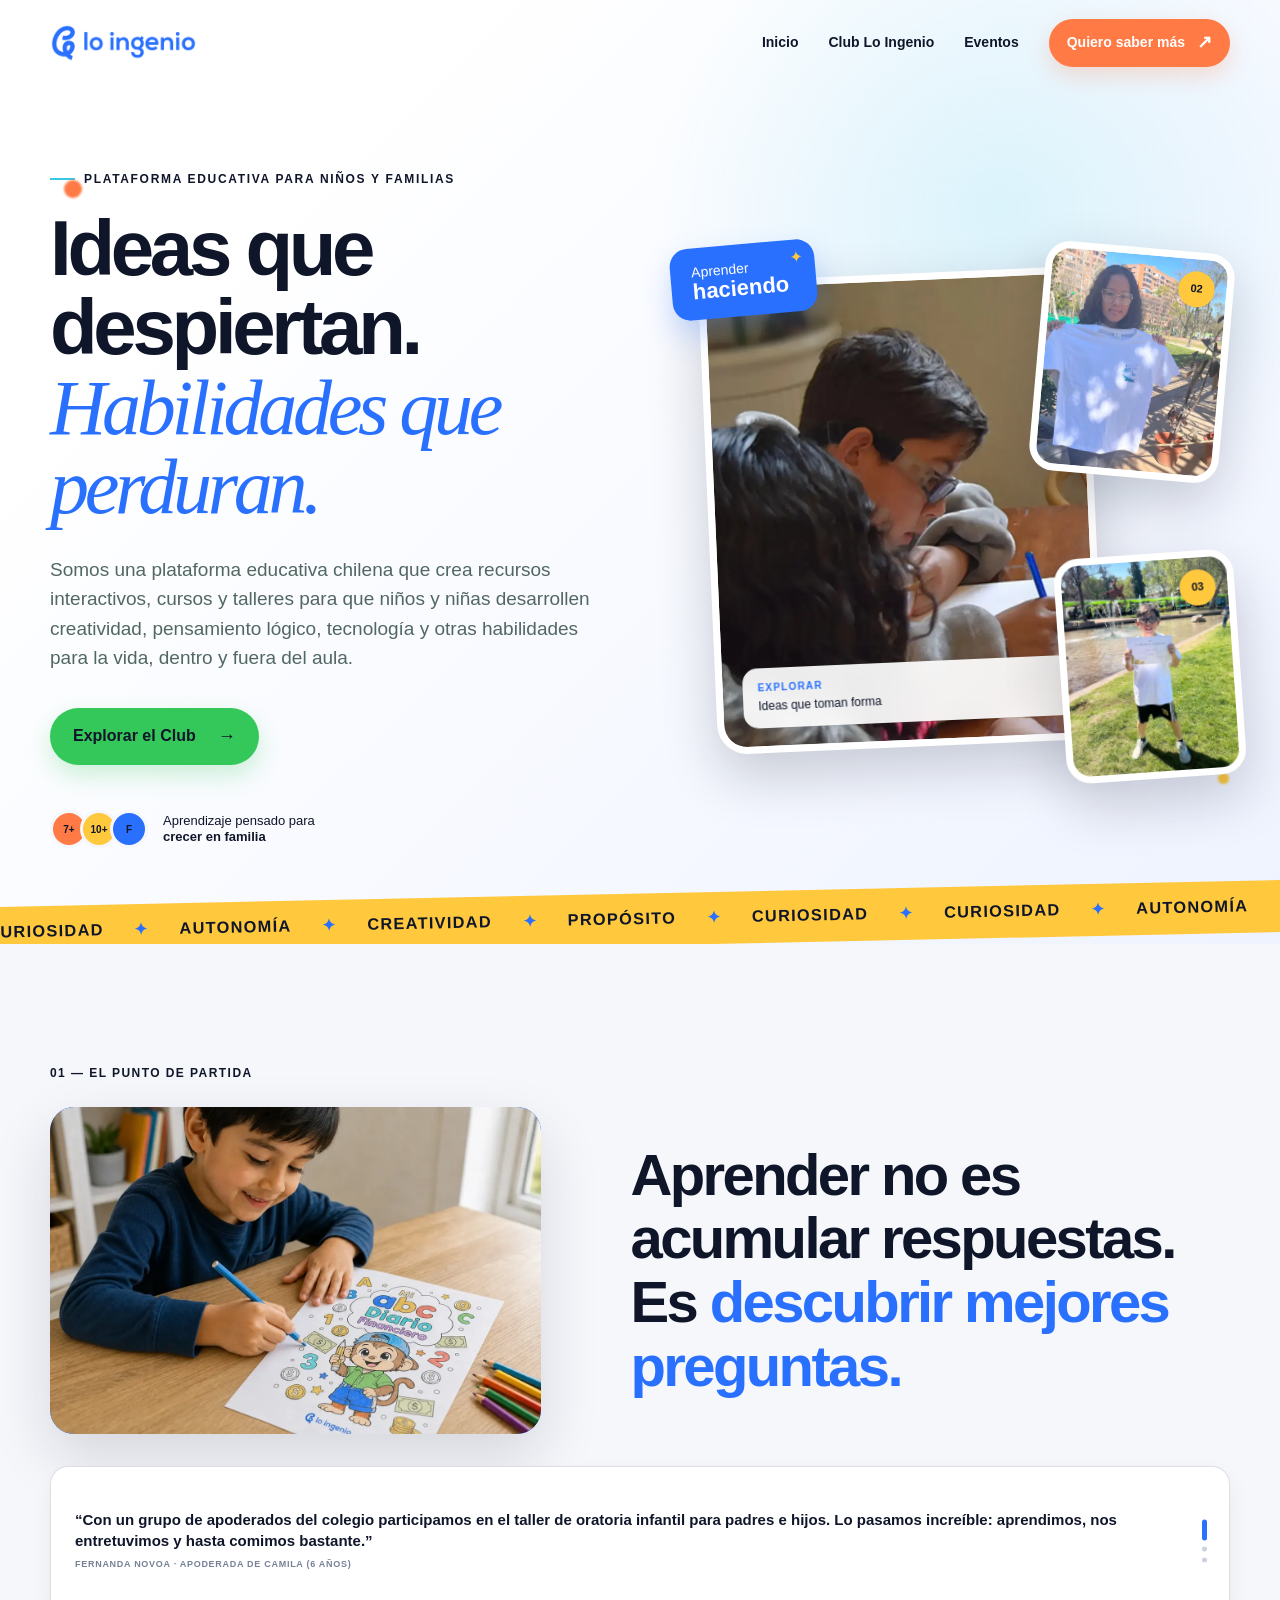
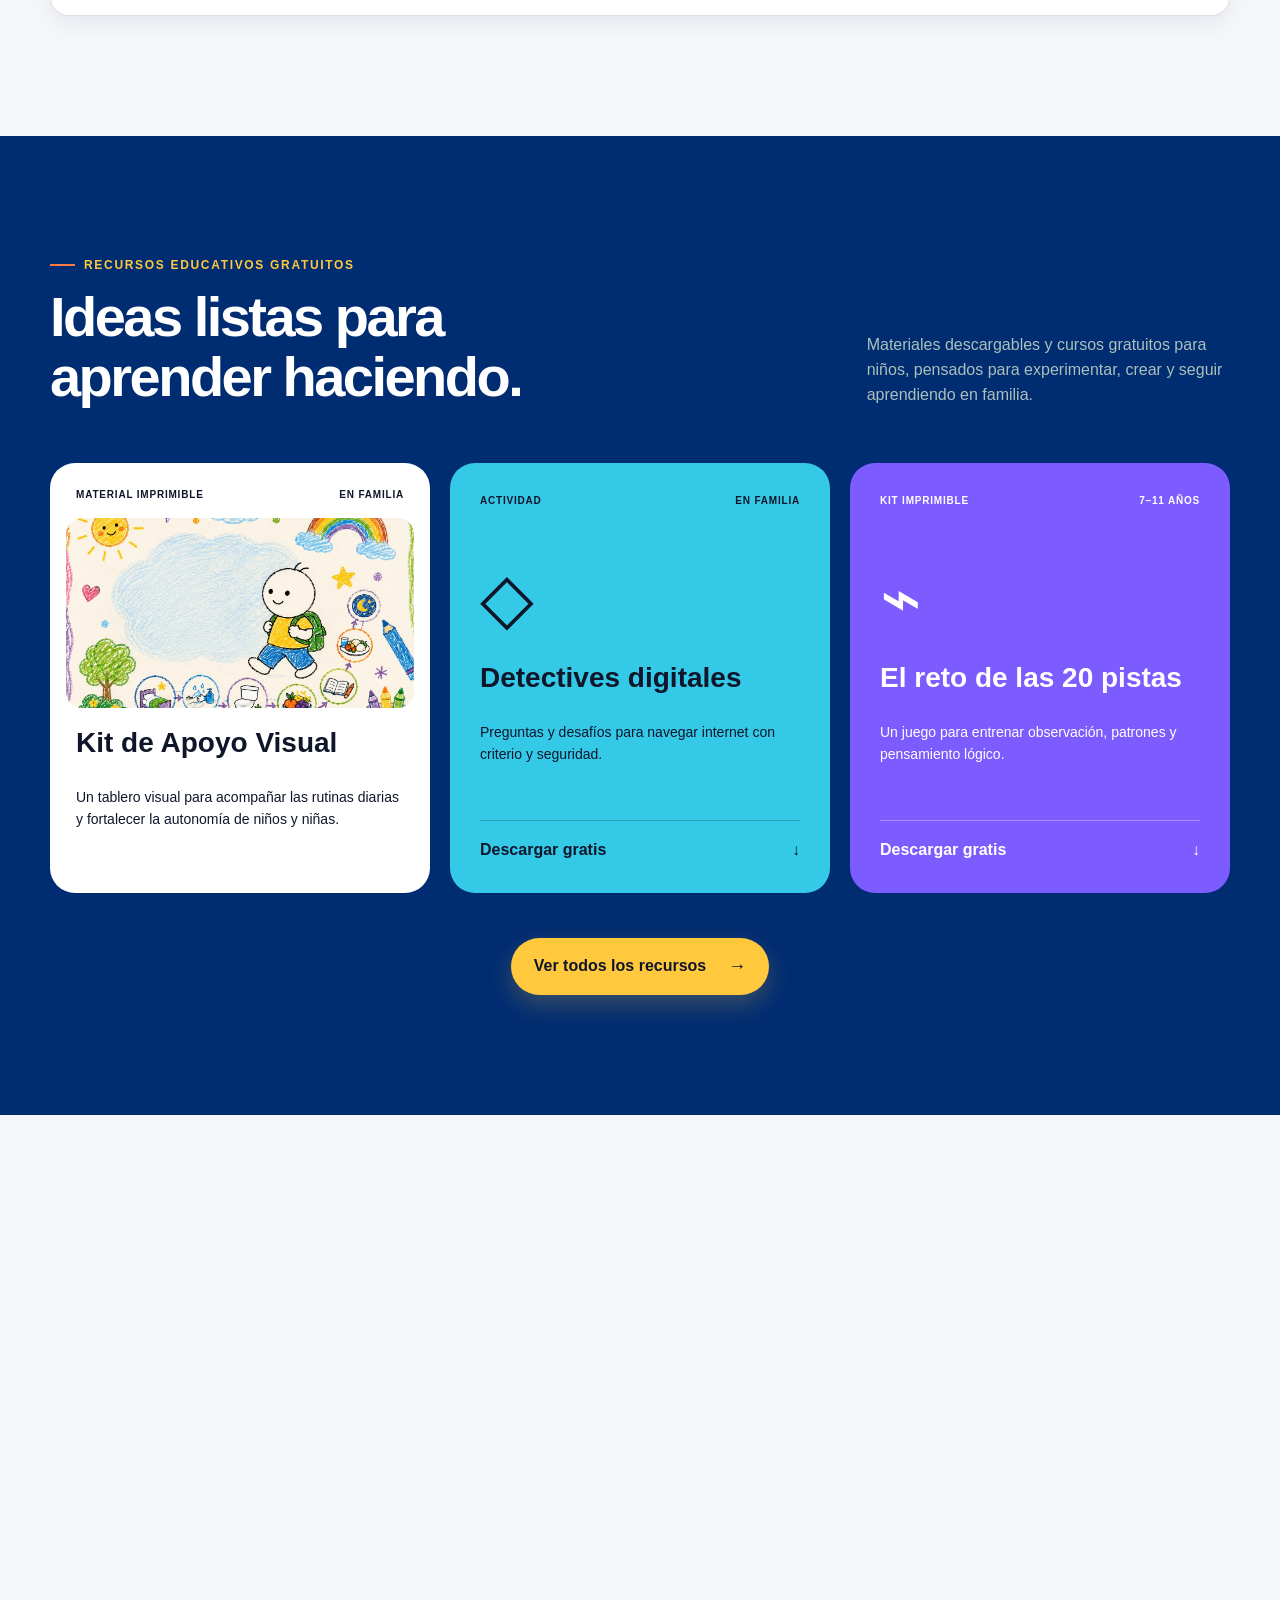
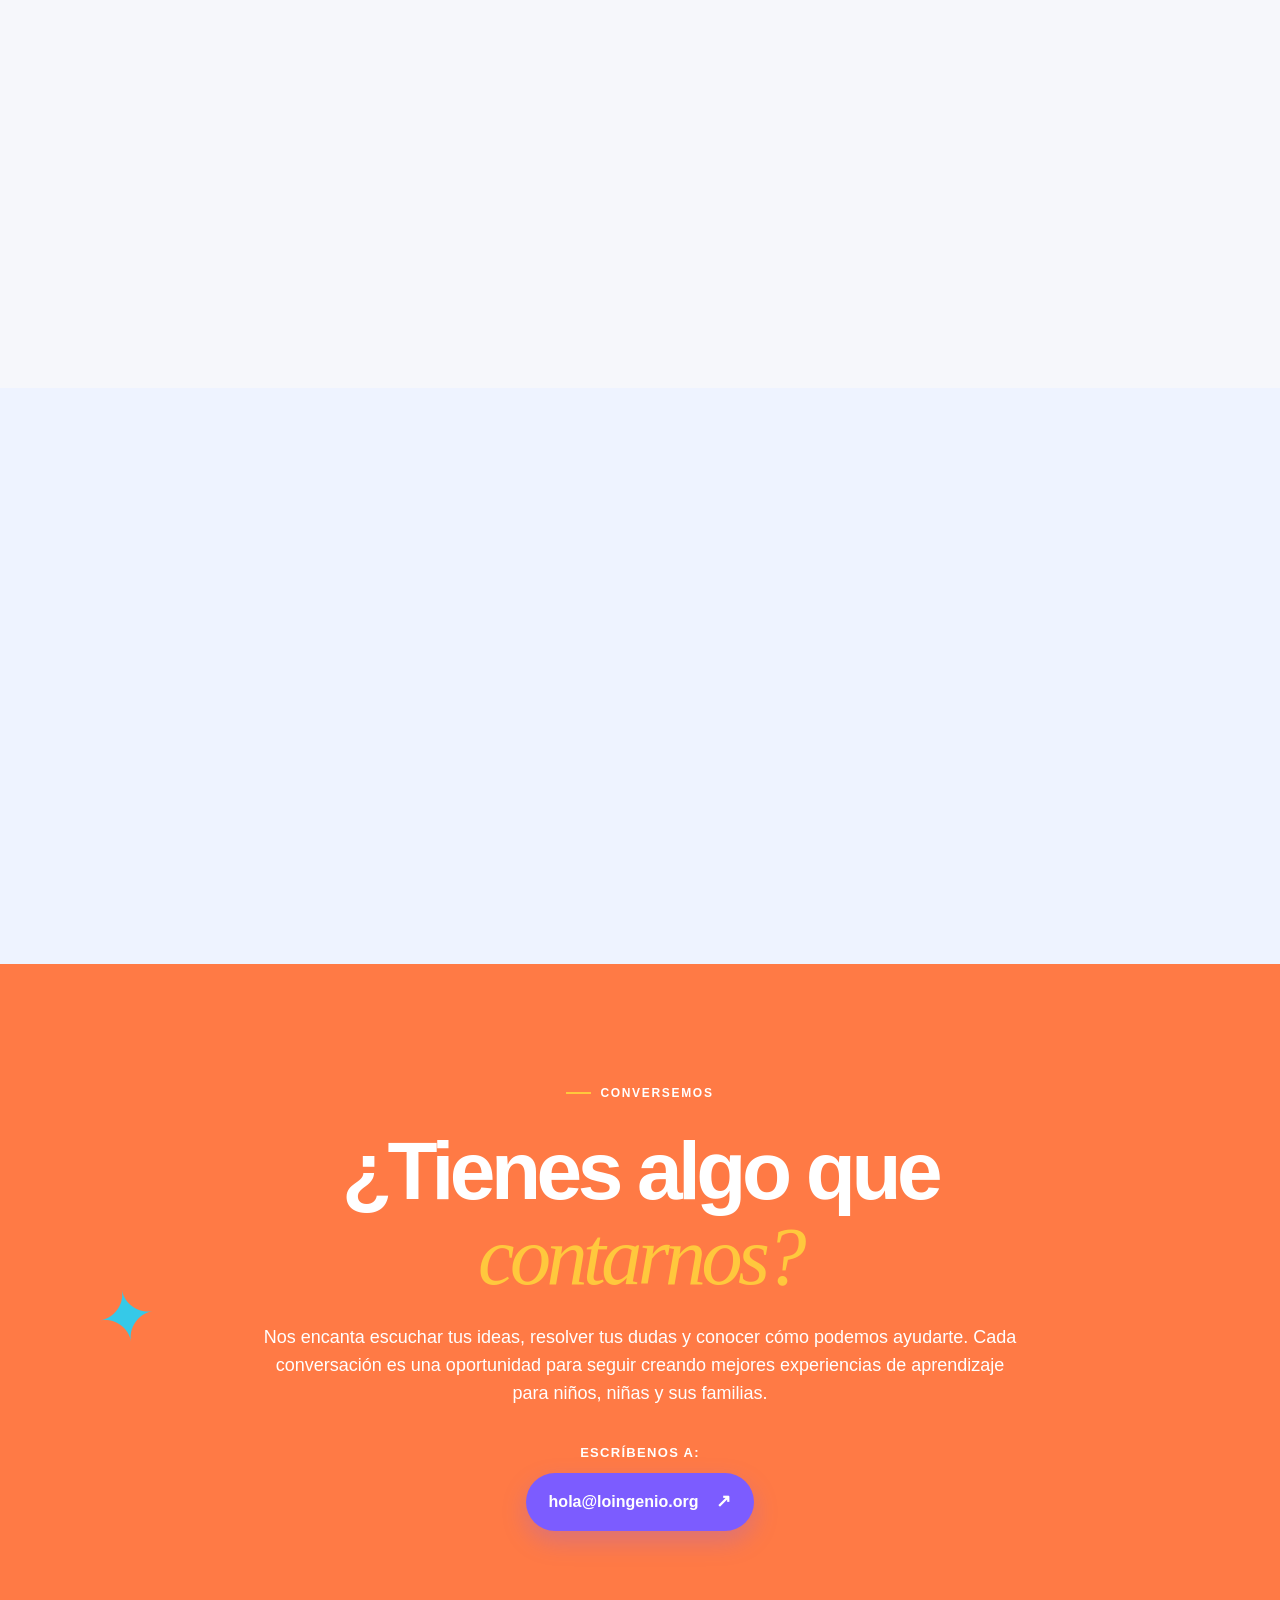
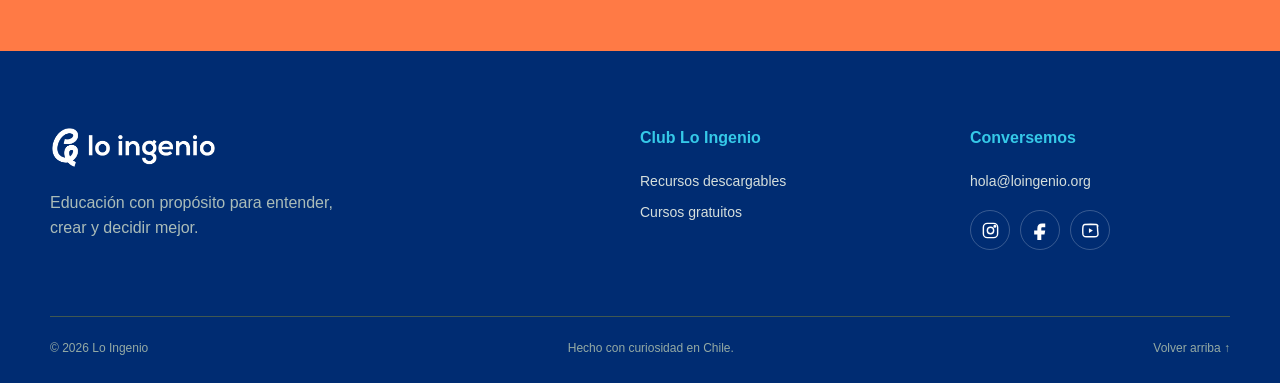
==== index.html @ 034e1c3a "Compactar sección de beneficios" ====
<!doctype html>
<html lang="es-CL">
<head>
  <meta charset="utf-8">
  <meta name="viewport" content="width=device-width,initial-scale=1">
  <meta name="description" content="Plataforma educativa chilena para niños y familias. Recursos gratuitos, cursos y talleres para desarrollar creatividad, tecnología y habilidades para la vida.">
  <meta name="robots" content="index,follow,max-image-preview:large">
  <meta name="theme-color" content="#2970ff">
  <meta property="og:title" content="Lo Ingenio | Plataforma educativa para niños y familias">
  <meta property="og:description" content="Recursos educativos, cursos y talleres para aprender haciendo y desarrollar habilidades para la vida.">
  <meta property="og:type" content="website">
  <meta property="og:url" content="https://www.loingenio.org/">
  <meta property="og:image" content="https://www.loingenio.org/images/taller-ninos-aprendiendo.webp">
  <meta property="og:image:alt" content="Niños participando en una experiencia educativa de Lo Ingenio">
  <meta property="og:locale" content="es_CL">
  <meta property="og:site_name" content="Lo Ingenio">
  <meta name="twitter:card" content="summary_large_image">
  <link rel="canonical" href="https://www.loingenio.org/">
  <title>Plataforma educativa para niños y familias | Lo Ingenio</title>
  <link rel="icon" href="favicon.png" type="image/png">
  <link rel="apple-touch-icon" href="favicon.png">
  <link rel="stylesheet" href="styles.css?v=20260724-5">
  <script src="script.js?v=20260723-1" defer></script>
  <script type="application/ld+json">
  {"@context":"https://schema.org","@graph":[{"@type":"EducationalOrganization","@id":"https://www.loingenio.org/#organization","name":"Lo Ingenio","url":"https://www.loingenio.org/","logo":"https://www.loingenio.org/logo-lo-ingenio.png","email":"hola@loingenio.org","description":"Plataforma educativa chilena para niños y familias, con recursos, cursos y talleres orientados al desarrollo de habilidades para la vida.","areaServed":["Chile","Latinoamérica"],"sameAs":["https://www.instagram.com/loingenio","https://www.facebook.com/loingenio/","https://www.youtube.com/@loingeniotv"]},{"@type":"WebSite","@id":"https://www.loingenio.org/#website","url":"https://www.loingenio.org/","name":"Lo Ingenio","inLanguage":"es-CL","publisher":{"@id":"https://www.loingenio.org/#organization"}}]}
  </script>
</head>
<body>
  <a class="skip-link" href="#contenido">Saltar al contenido</a>
  <header class="site-header" data-header>
    <div class="container nav-wrap">
      <a class="logo" href="/" aria-label="Lo Ingenio, inicio"><img src="logo-lo-ingenio.png" width="640" height="165" alt="Lo Ingenio" decoding="async"></a>
      <button class="menu-toggle" aria-expanded="false" aria-controls="menu" aria-label="Abrir menú"><span></span><span></span><span></span></button>
      <nav id="menu" class="main-nav" aria-label="Navegación principal">
        <a href="/" aria-current="page">Inicio</a><a href="/club/">Club Lo Ingenio</a><a href="/#eventos">Eventos</a>
        <a class="button button-small" href="#contacto">Quiero saber más <span>↗</span></a>
      </nav>
    </div>
  </header>

  <main id="contenido">
    <section class="hero" id="inicio">
      <div class="hero-orb orb-one"></div><div class="hero-orb orb-two"></div>
      <div class="container hero-grid">
        <div class="hero-copy reveal">
          <p class="eyebrow"><span></span> Plataforma educativa para niños y familias</p>
          <h1>Ideas que despiertan.<br><em>Habilidades que perduran.</em></h1>
          <p class="hero-lead">Somos una plataforma educativa chilena que crea recursos interactivos, cursos y talleres para que niños y niñas desarrollen creatividad, pensamiento lógico, tecnología y otras habilidades para la vida, dentro y fuera del aula.</p>
          <div class="hero-actions"><a class="button" href="/club/">Explorar el Club <span>→</span></a></div>
          <div class="hero-note"><div class="avatar-stack"><span>7+</span><span>10+</span><span>F</span></div><p>Aprendizaje pensado para<br><strong>crecer en familia</strong></p></div>
        </div>
        <figure class="hero-visual hero-photo-collage reveal delay-1" aria-label="Niños y niñas participando en experiencias educativas de Lo Ingenio">
          <div class="collage-photo collage-main">
            <img src="images/taller-ninos-aprendiendo.webp?v=20260723-1" width="900" height="900" alt="Niños concentrados desarrollando una actividad durante un taller de Lo Ingenio" fetchpriority="high" decoding="async">
            <span class="photo-caption"><b>Explorar</b> Ideas que toman forma</span>
          </div>
          <div class="collage-photo collage-project">
            <img src="images/proyecto-creativo-nina.webp?v=20260723-1" width="900" height="900" alt="Niña mostrando el proyecto creativo que desarrolló" decoding="async">
            <span class="photo-number">02</span>
          </div>
          <div class="collage-photo collage-achievement">
            <img src="images/logro-curso-nino.webp?v=20260723-1" width="720" height="900" alt="Niño mostrando con alegría su certificado de participación" decoding="async">
            <span class="photo-number">03</span>
          </div>
          <div class="collage-label"><span>Aprender</span><strong>haciendo</strong><i>✦</i></div>
        </figure>
      </div>
      <div class="marquee" aria-hidden="true"><div><span>Curiosidad</span><b>✦</b><span>Autonomía</span><b>✦</b><span>Creatividad</span><b>✦</b><span>Propósito</span><b>✦</b><span>Curiosidad</span><b>✦</b><span>Curiosidad</span><b>✦</b><span>Autonomía</span><b>✦</b><span>Creatividad</span><b>✦</b><span>Propósito</span><b>✦</b><span>Curiosidad</span><b>✦</b></div></div>
    </section>

    <section class="section intro">
      <div class="container intro-grid reveal"><p class="section-index">01 — El punto de partida</p><figure class="intro-visual intro-photo"><img src="images/nino-coloreando-diario-financiero.webp?v=20260723-1" width="1200" height="800" alt="Niño coloreando la portada del material Mi abc Diario Financiero" loading="lazy" decoding="async"></figure><div class="intro-copy"><h2>Aprender no es acumular respuestas. Es <em>descubrir mejores preguntas.</em></h2></div><div class="mini-testimonials" data-mini-testimonials aria-live="off"><article class="mini-testimonial active"><p>“Con un grupo de apoderados del colegio participamos en el taller de oratoria infantil para padres e hijos. Lo pasamos increíble: aprendimos, nos entretuvimos y hasta comimos bastante.”</p><small>Fernanda Novoa · Apoderada de Camila (6 años)</small></article><article class="mini-testimonial"><p>“El curso online de Excel fue excelente. Espero que lo renueven.”</p><small>Marcela Andrade · Participante del curso online de Excel</small></article><article class="mini-testimonial"><p>“Mi hijo sigue viendo el curso de programación con Scratch. Es un recurso muy bueno para ser gratuito y simplifica todo lo que normalmente se encuentra disperso en YouTube.”</p><small>Joaquín Catrileo · Apoderado, curso de Scratch</small></article><div class="mini-testimonial-progress" aria-hidden="true"><span class="active"></span><span></span><span></span></div></div></div>
    </section>

    <section class="section resources" id="club">
      <div class="container">
        <div class="section-heading light reveal" id="recursos"><div><p class="eyebrow"><span></span> Recursos educativos gratuitos</p><h2>Ideas listas para<br>aprender haciendo.</h2></div><p>Materiales descargables y cursos gratuitos para niños, pensados para experimentar, crear y seguir aprendiendo en familia.</p></div>
        <div class="resource-grid">
          <a class="resource-card resource-card-image reveal" href="/kit-de-apoyo/" aria-label="Conocer el Kit de Apoyo Visual"><div class="resource-meta"><span>Material imprimible</span><span>En familia</span></div><img src="kit-de-apoyo/portada-kit.webp" width="1200" height="849" alt="" loading="lazy" decoding="async"><h3>Kit de Apoyo Visual</h3><p>Un tablero visual para acompañar las rutinas diarias y fortalecer la autonomía de niños y niñas.</p></a>
          <article class="resource-card mint reveal delay-1"><div class="resource-meta"><span>Actividad</span><span>En familia</span></div><div class="resource-icon">◇</div><h3>Detectives digitales</h3><p>Preguntas y desafíos para navegar internet con criterio y seguridad.</p><a href="#contacto" aria-label="Solicitar actividad Detectives digitales">Descargar gratis <span>↓</span></a></article>
          <article class="resource-card cream reveal delay-2"><div class="resource-meta"><span>Kit imprimible</span><span>7–11 años</span></div><div class="resource-icon">⌁</div><h3>El reto de las 20 pistas</h3><p>Un juego para entrenar observación, patrones y pensamiento lógico.</p><a href="#contacto" aria-label="Solicitar kit El reto de las 20 pistas">Descargar gratis <span>↓</span></a></article>
        </div>
        <div class="center reveal"><a class="button button-light" href="/club/#recursos">Ver todos los recursos <span>→</span></a></div>
      </div>
    </section>

    <section class="section courses" id="eventos">
      <div class="container">
        <div class="section-heading reveal" id="cursos"><div><p class="eyebrow"><span></span> Talleres de oratoria infantil en Chile</p><h2>Pequeñas voces.<br>Grandes ideas.</h2></div><p>Eventos y talleres presenciales de oratoria para niños y niñas de 6 a 9 años, en colegios y grupos privados. Fortalecen la expresión oral, la seguridad y la confianza al comunicar ideas.</p></div>
        <div class="course-list">
          <article class="course-item reveal"><div class="course-icon coral-icon" aria-hidden="true"><svg viewBox="0 0 24 24"><rect x="9" y="3" width="6" height="11" rx="3"/><path d="M6 11a6 6 0 0 0 12 0M12 17v4M8 21h8"/></svg></div><div class="course-type">Taller para colegios</div><div class="course-name"><h3>Oratoria infantil en el aula</h3><p>Una experiencia presencial para aprender a expresarse con claridad, participar y hablar frente a otros con mayor confianza.</p></div></article>
          <article class="course-item reveal"><div class="course-icon turquoise-icon" aria-hidden="true"><svg viewBox="0 0 24 24"><circle cx="8" cy="8" r="3"/><circle cx="16" cy="8" r="3"/><path d="M3 20v-2a5 5 0 0 1 10 0v2M11 17a5 5 0 0 1 10 1v2"/></svg></div><div class="course-type">Grupos reducidos</div><div class="course-name"><h3>Club de pequeños oradores</h3><p>Una experiencia privada y cercana para practicar la voz, las ideas y la expresión corporal respetando el ritmo de cada niño.</p></div></article>
          <article class="course-item reveal"><div class="course-icon purple-icon" aria-hidden="true"><svg viewBox="0 0 24 24"><path d="M4 20h16M6 20v-9h12v9M9 11V7h6v4M8 15h8"/><circle cx="12" cy="4" r="2"/></svg></div><div class="course-type">Grupos grandes y eventos privados</div><div class="course-name"><h3>Voces que inspiran</h3><p>Jornadas dinámicas de oratoria, creatividad y participación para celebraciones, comunidades educativas y encuentros especiales.</p></div></article>
        </div>
      </div>
    </section>

    <section class="section benefits" id="confianza">
      <div class="container benefits-grid">
        <div class="benefit-visual journey-visual reveal" role="img" aria-label="Ruta visual de aprendizaje: imaginar, crear, practicar y alcanzar una meta">
          <div class="journey-cloud cloud-one" aria-hidden="true"></div>
          <div class="journey-cloud cloud-two" aria-hidden="true"></div>
          <div class="journey-route" aria-hidden="true"></div>
          <div class="journey-node node-ideas" aria-hidden="true"><i class="idea-symbol">✦</i><span>Ideas</span></div>
          <div class="journey-node node-time" aria-hidden="true"><i class="clock-symbol"><b></b></i><span>A su ritmo</span></div>
          <div class="journey-node node-goal" aria-hidden="true"><i class="target-symbol"><b></b></i><span>Meta</span></div>
          <div class="rocket-wrap" aria-hidden="true">
            <div class="rocket">
              <i class="rocket-fin rocket-fin-left"></i><i class="rocket-fin rocket-fin-right"></i>
              <div class="rocket-body"><b class="rocket-window"></b></div>
              <i class="rocket-flame"></i>
            </div>
          </div>
          <div class="journey-message"><small>Explorar · Crear · Avanzar</small><strong>Aprender haciendo</strong></div>
        </div>
        <div class="benefit-copy reveal delay-1"><p class="eyebrow"><span></span> Por qué elegir Lo Ingenio</p><h2>Aprendizaje activo para descubrir capacidades y ganar autonomía.</h2><div class="benefit-list"><div><span>01</span><p><strong>Contenido con sentido</strong>Habilidades aplicables a decisiones y desafíos de la vida cotidiana.</p></div><div><span>02</span><p><strong>Aprender haciendo</strong>Proyectos, preguntas y actividades prácticas para comprender mejor.</p></div><div><span>03</span><p><strong>Familias involucradas</strong>Recursos educativos que ayudan a conversar y aprender juntos.</p></div><div><span>04</span><p><strong>Progreso a su ritmo</strong>Experiencias claras, flexibles y respetuosas de cada proceso.</p></div></div></div>
      </div>
    </section>

    <section class="cta-section" id="contacto"><div class="container cta-inner reveal"><p class="eyebrow"><span></span> Conversemos</p><h2>¿Tienes algo que<br><em>contarnos?</em></h2><p>Nos encanta escuchar tus ideas, resolver tus dudas y conocer cómo podemos ayudarte. Cada conversación es una oportunidad para seguir creando mejores experiencias de aprendizaje para niños, niñas y sus familias.</p><div class="cta-contact"><span>Escríbenos a:</span><a class="button button-coral" href="mailto:hola@loingenio.org">hola@loingenio.org <b>↗</b></a></div><div class="cta-doodle">✦</div></div></section>
  </main>

  <footer><div class="container footer-grid"><div><a class="logo footer-logo" href="/"><img src="logo-lo-ingenio-white.png" width="640" height="165" alt="Lo Ingenio" loading="lazy" decoding="async"></a><p>Educación con propósito para entender,<br>crear y decidir mejor.</p></div><div><strong>Club Lo Ingenio</strong><a href="/club/#recursos">Recursos descargables</a><a href="/club/#cursos">Cursos gratuitos</a></div><div><strong>Conversemos</strong><a href="mailto:hola@loingenio.org">hola@loingenio.org</a><div class="social-links"><a href="https://www.instagram.com/loingenio" target="_blank" rel="noopener noreferrer" aria-label="Instagram de Lo Ingenio"><svg viewBox="0 0 24 24" aria-hidden="true"><rect x="3" y="3" width="18" height="18" rx="5"/><circle cx="12" cy="12" r="4"/><circle cx="17.5" cy="6.5" r="1"/></svg></a><a href="https://www.facebook.com/loingenio/" target="_blank" rel="noopener noreferrer" aria-label="Facebook de Lo Ingenio"><svg viewBox="0 0 24 24" aria-hidden="true"><path d="M14 8h4V3h-4c-4 0-6 2.5-6 6v3H4v5h4v7h5v-7h4l1-5h-5V9c0-.7.3-1 1-1Z"/></svg></a><a href="https://www.youtube.com/@loingeniotv" target="_blank" rel="noopener noreferrer" aria-label="YouTube de Lo Ingenio"><svg viewBox="0 0 24 24" aria-hidden="true"><path d="M21.4 6.4a2.8 2.8 0 0 0-2-2C17.7 4 12 4 12 4s-5.7 0-7.4.4a2.8 2.8 0 0 0-2 2A29 29 0 0 0 2.2 12a29 29 0 0 0 .4 5.6 2.8 2.8 0 0 0 2 2C6.3 20 12 20 12 20s5.7 0 7.4-.4a2.8 2.8 0 0 0 2-2 29 29 0 0 0-.4-5.6 29 29 0 0 0-.4-5.6Z"/><path class="play" d="m10 15 5-3-5-3Z"/></svg></a></div></div></div><div class="container footer-bottom"><span>© <span data-year></span> Lo Ingenio</span><span>Hecho con curiosidad en Chile.</span><a href="#inicio">Volver arriba ↑</a></div></footer>
</body>
</html>
---- styles.css ----
:root{--ink:#10162a;--ink-2:#002c72;--paper:#f6f7fb;--white:#fff;--coral:#ff7a45;--yellow:#ffc83d;--mint:#35c9e8;--turquoise:#35c9e8;--turquoise-dark:#0e7f9c;--blue:#2970ff;--green:#34c759;--purple:#7c5cff;--line:rgba(16,22,42,.14);--radius:24px;--shadow:0 24px 60px rgba(16,22,42,.14)}
*{box-sizing:border-box}html{scroll-behavior:smooth}body{margin:0;background:var(--paper);color:var(--ink);font-family:"DM Sans",sans-serif;line-height:1.55;overflow-x:hidden}h1,h2,h3,p{margin-top:0}h1,h2,h3,.logo{font-family:Manrope,sans-serif}a{color:inherit;text-decoration:none}button{font:inherit}.container{width:min(1180px,calc(100% - 40px));margin:auto}.skip-link{position:fixed;left:15px;top:-60px;background:var(--ink);color:#fff;padding:10px 18px;z-index:99}.skip-link:focus{top:10px}.site-header{position:fixed;inset:0 0 auto;z-index:50;transition:.3s}.site-header.scrolled{background:rgba(245,241,232,.88);backdrop-filter:blur(18px);box-shadow:0 1px rgba(24,51,47,.08)}.nav-wrap{height:86px;display:flex;align-items:center;justify-content:space-between}.logo{display:flex;align-items:center;gap:10px;font-weight:800;font-size:20px}.logo-mark{display:grid;place-items:center;width:41px;height:41px;color:var(--paper);background:var(--ink);border-radius:50% 50% 45% 55%;font-size:13px;letter-spacing:-1px;transform:rotate(-6deg)}.main-nav{display:flex;align-items:center;gap:30px;font-weight:600;font-size:14px}.main-nav>a:not(.button){position:relative}.main-nav>a:not(.button):after{content:"";position:absolute;left:0;right:100%;bottom:-5px;height:2px;background:var(--coral);transition:.25s}.main-nav>a:hover:after{right:0}.button{display:inline-flex;align-items:center;justify-content:center;gap:22px;background:var(--ink);color:#fff;border-radius:999px;padding:15px 23px;font-weight:700;transition:transform .2s,box-shadow .2s}.button:hover{transform:translateY(-3px);box-shadow:0 10px 25px rgba(24,51,47,.18)}.button span{font-size:18px}.button-small{padding:10px 18px;gap:12px}.menu-toggle{display:none;background:none;border:0;padding:8px}.menu-toggle span{display:block;width:25px;height:2px;background:var(--ink);margin:5px}.hero{position:relative;min-height:790px;padding:170px 0 96px;overflow:hidden;background:linear-gradient(135deg,#f5f1e8 30%,#e5efe7)}.hero-grid{display:grid;grid-template-columns:1.02fr .98fr;gap:70px;align-items:center}.eyebrow{text-transform:uppercase;letter-spacing:.14em;font-weight:700;font-size:12px;display:flex;align-items:center;gap:9px}.eyebrow span{width:25px;height:2px;background:var(--coral)}.hero h1{font-size:clamp(48px,6.2vw,78px);line-height:1.02;letter-spacing:-.055em;margin:20px 0 28px}.hero h1 em,.cta-section h2 em{color:var(--coral);font-style:normal}.hero-lead{max-width:570px;font-size:19px;color:#526762}.hero-actions{display:flex;align-items:center;gap:28px;margin:35px 0}.text-link{font-weight:700;border-bottom:1px solid;padding:5px 0}.text-link span{display:inline-block;margin-left:8px;transition:.2s}.text-link:hover span{transform:translate(4px,-2px)}.hero-note{display:flex;align-items:center;gap:15px;margin-top:45px}.hero-note p{margin:0;font-size:13px;line-height:1.3}.avatar-stack{display:flex}.avatar-stack span{display:grid;place-items:center;width:38px;height:38px;border:3px solid var(--paper);margin-left:-8px;border-radius:50%;background:var(--yellow);font-weight:800;font-size:10px}.avatar-stack span:first-child{margin:0;background:var(--coral)}.avatar-stack span:last-child{background:var(--blue)}.hero-visual{position:relative;height:510px}.visual-card{box-shadow:var(--shadow)}.main-card{position:absolute;inset:45px 28px 35px 65px;border-radius:34px;background:var(--ink);color:white;padding:45px;transform:rotate(3deg);overflow:hidden}.main-card:after{content:"";position:absolute;width:230px;height:230px;border:46px solid var(--mint);border-radius:50%;right:-90px;bottom:-100px}.card-top{display:flex;justify-content:space-between}.pill{background:var(--mint);color:var(--ink);padding:7px 12px;border-radius:99px;font-weight:700;font-size:11px}.spark{font-size:35px;color:var(--yellow)}.main-card>p{margin-top:80px;color:#bdd1cc}.main-card h2{font-size:34px;line-height:1.12;margin-bottom:45px}.progress{height:7px;background:#45605b;border-radius:5px;overflow:hidden}.progress span{display:block;width:60%;height:100%;background:var(--coral)}.main-card small{display:block;margin-top:10px;color:#bdd1cc}.floating-card{position:absolute;z-index:2;background:var(--white);border:1px solid var(--line);box-shadow:var(--shadow);display:flex;flex-direction:column}.floating-card span{color:var(--coral);font-weight:800}.floating-card small{color:#6d7e79}.fc-one{left:0;bottom:15px;border-radius:20px;padding:20px 25px;transform:rotate(-7deg)}.fc-two{right:-25px;top:28px;border-radius:50%;width:145px;height:145px;align-items:center;justify-content:center;transform:rotate(7deg)}.doodle{position:absolute;right:-20px;bottom:0;width:120px;fill:none;stroke:var(--coral);stroke-width:4;stroke-linecap:round}.hero-orb{position:absolute;border-radius:50%;filter:blur(1px)}.orb-one{width:18px;height:18px;background:var(--coral);top:180px;left:5%}.orb-two{width:11px;height:11px;background:var(--yellow);right:4%;bottom:160px}.marquee{position:absolute;bottom:0;width:100%;background:var(--yellow);transform:rotate(-1.2deg) scale(1.02);overflow:hidden;padding:13px 0}.marquee div{display:flex;justify-content:space-around;min-width:1000px;font-family:Manrope;font-weight:800;text-transform:uppercase;letter-spacing:.08em}.section{padding:120px 0}.intro-grid{display:grid;grid-template-columns:1fr 2fr;gap:60px}.section-index{font-size:12px;text-transform:uppercase;letter-spacing:.12em;font-weight:700}.intro h2{font-size:clamp(38px,5vw,60px);line-height:1.1;letter-spacing:-.045em}.intro h2 em{font-style:normal;color:var(--coral)}.intro-grid>div>p{font-size:19px;max-width:670px;color:#64736f}.routes{background:var(--white)}.section-heading{display:grid;grid-template-columns:2fr 1fr;gap:90px;align-items:end;margin-bottom:55px}.section-heading h2{font-size:clamp(36px,4.5vw,56px);line-height:1.08;letter-spacing:-.045em;margin-bottom:0}.section-heading>p{color:#60736e;margin:0}.route-tabs{display:grid;grid-template-columns:repeat(3,1fr);border-bottom:1px solid var(--line)}.route-tabs button{border:0;background:none;text-align:left;padding:20px 8px;font-weight:700;color:#71807c;border-bottom:3px solid transparent;cursor:pointer}.route-tabs button span{font-size:11px;margin-right:12px}.route-tabs button[aria-selected=true]{color:var(--ink);border-color:var(--coral)}.route-panel{display:grid;grid-template-columns:1.1fr .9fr;margin-top:40px;border-radius:var(--radius);overflow:hidden;background:#e3efe9;min-height:450px}.route-content{padding:60px}.route-kicker{text-transform:uppercase;letter-spacing:.12em;font-size:11px;font-weight:800;color:var(--coral)}.route-content h3{font-size:42px;letter-spacing:-.04em;margin-bottom:15px}.route-content>p:not(.route-kicker){font-size:18px;max-width:550px}.route-content ul{padding:15px 0;list-style:none}.route-content li{padding:9px 0}.route-content li i{font-style:normal;display:inline-grid;place-items:center;width:23px;height:23px;border-radius:50%;background:var(--ink);color:white;font-size:11px;margin-right:10px}.route-art{position:relative;background:var(--coral);margin:20px;border-radius:22px;overflow:hidden;padding:35px}.art-number{font:800 150px/1 Manrope;color:rgba(255,255,255,.18);position:absolute;right:-5px;top:-15px}.coin{position:absolute;display:grid;place-items:center;background:var(--yellow);border:4px solid var(--ink);border-radius:50%;font-size:28px;font-weight:800;box-shadow:7px 7px var(--ink)}.c1{width:88px;height:88px;left:50px;top:65px;transform:rotate(-12deg)}.c2{width:62px;height:62px;left:155px;top:140px;background:var(--mint);transform:rotate(15deg)}.mini-chart{position:absolute;display:flex;align-items:end;gap:10px;height:100px;right:45px;bottom:100px}.mini-chart span{width:20px;background:var(--ink);border-radius:4px 4px 0 0}.mini-chart span:nth-child(1){height:30%}.mini-chart span:nth-child(2){height:55%}.mini-chart span:nth-child(3){height:70%}.mini-chart span:nth-child(4){height:100%;background:var(--yellow)}.route-art p{position:absolute;left:35px;bottom:25px;font-size:17px}.resources{background:var(--ink);color:#fff}.section-heading.light>p{color:#abc0ba}.resource-grid{display:grid;grid-template-columns:repeat(3,1fr);gap:20px}.resource-card{position:relative;color:var(--ink);min-height:430px;border-radius:25px;padding:30px;transition:.3s;display:flex;flex-direction:column}.resource-card:hover{transform:translateY(-8px) rotate(-1deg)}.resource-card.coral{background:var(--coral)}.resource-card.mint{background:var(--mint)}.resource-card.cream{background:var(--paper)}.resource-meta{display:flex;justify-content:space-between;text-transform:uppercase;font-size:10px;letter-spacing:.08em;font-weight:800}.resource-icon{font-size:70px;line-height:1;margin:55px 0 30px}.resource-card h3{font-size:28px;line-height:1.1}.resource-card p{font-size:14px}.resource-card a{margin-top:auto;border-top:1px solid rgba(24,51,47,.25);padding-top:17px;font-weight:800;display:flex;justify-content:space-between}.center{text-align:center;margin-top:45px}.button-light{background:white;color:var(--ink)}.course-list{border-top:1px solid var(--line)}.course-item{display:grid;grid-template-columns:100px 1fr 2fr 60px;gap:25px;align-items:center;border-bottom:1px solid var(--line);padding:27px 10px;transition:.25s}.course-item:hover{background:var(--white);padding-left:22px;padding-right:22px}.course-date{display:flex;align-items:baseline;gap:5px}.course-date strong{font:800 35px Manrope}.course-date span,.course-type{font-size:11px;text-transform:uppercase;letter-spacing:.08em;font-weight:700}.course-type{color:#71807c}.course-name h3{margin:0 0 3px;font-size:22px}.course-name p{margin:0;color:#6e7d79}.course-item>a{display:grid;place-items:center;width:48px;height:48px;border-radius:50%;border:1px solid var(--line);font-size:20px}.course-item:hover>a{background:var(--coral);border-color:var(--coral)}.benefits{background:#dcebe4}.benefits-grid{display:grid;grid-template-columns:.9fr 1.1fr;gap:100px;align-items:center}.benefit-visual{position:relative;min-height:520px;background:var(--yellow);border-radius:50% 50% 22px 22px;display:grid;place-items:center}.big-ring{width:290px;height:290px;border:3px solid var(--ink);border-radius:50%;display:flex;flex-direction:column;align-items:center;justify-content:center;transform:rotate(-7deg)}.big-ring span{font-size:25px}.big-ring strong{font:800 47px Manrope}.big-ring small{font-size:35px;color:var(--coral)}.side-tag{position:absolute;right:-50px;top:40%;background:var(--coral);padding:11px 22px;border-radius:99px;font-weight:800;transform:rotate(8deg)}.benefit-copy h2{font-size:43px;line-height:1.1;letter-spacing:-.04em}.benefit-list>div{display:grid;grid-template-columns:45px 1fr;border-top:1px solid rgba(24,51,47,.2);padding:18px 0}.benefit-list span{font-size:11px;font-weight:800;color:var(--coral)}.benefit-list p{margin:0;color:#5a6d68}.benefit-list strong{display:block;color:var(--ink);font-size:17px}.testimonials{background:var(--white)}.testimonial-label{display:flex;justify-content:space-between;text-transform:uppercase;letter-spacing:.1em;font-weight:800;font-size:11px;border-bottom:1px solid var(--line);padding-bottom:15px}.testimonial-label small{color:var(--coral)}.quote-wrap{display:grid;grid-template-columns:60px 1fr 60px;align-items:center;margin-top:60px}.quote-track{min-height:310px;position:relative}.quote{display:none;text-align:center;margin:0 auto;max-width:900px}.quote.active{display:block;animation:fade .45s}.quote blockquote{font:600 clamp(28px,4vw,45px)/1.3 Manrope;letter-spacing:-.035em;margin:0 0 40px}.quote figcaption strong,.quote figcaption span{display:block}.quote figcaption span{font-size:12px;color:#75827f;margin-top:4px}.quote-arrow{border:1px solid var(--line);border-radius:50%;width:48px;height:48px;background:none;font-size:20px;cursor:pointer}.quote-arrow:hover{background:var(--yellow)}.quote-dots{display:flex;justify-content:center;gap:8px}.quote-dots button{border:0;width:7px;height:7px;border-radius:50%;background:#bdc7c3;padding:0}.quote-dots button.active{background:var(--coral);width:24px;border-radius:5px}.cta-section{background:var(--coral);padding:120px 0;text-align:center;position:relative;overflow:hidden}.cta-inner{position:relative}.cta-inner .eyebrow{justify-content:center}.cta-inner .eyebrow span{background:var(--ink)}.cta-section h2{font-size:clamp(48px,7vw,82px);line-height:1.04;letter-spacing:-.055em;margin:25px 0}.cta-section h2 em{color:var(--white)}.cta-section p:not(.eyebrow){max-width:590px;margin:0 auto 35px;font-size:18px}.button-coral{background:var(--white);color:var(--ink)}.cta-doodle{position:absolute;left:4%;top:40%;font-size:70px;color:var(--yellow);transform:rotate(-10deg)}footer{background:var(--ink);color:white;padding:75px 0 25px}.footer-grid{display:grid;grid-template-columns:2fr 1fr 1fr;gap:70px}.footer-logo .logo-mark{background:var(--coral)}.footer-grid p{color:#aabcb8;margin-top:22px}.footer-grid>div:not(:first-child){display:flex;flex-direction:column;gap:10px}.footer-grid strong{margin-bottom:10px;color:var(--mint)}.footer-grid a:not(.logo){color:#d5dfdc;font-size:14px}.footer-grid a:hover{color:var(--coral)}.footer-bottom{display:flex;justify-content:space-between;border-top:1px solid #405851;margin-top:60px;padding-top:22px;color:#94aaa4;font-size:12px}.reveal{opacity:0;transform:translateY(25px);transition:opacity .7s,transform .7s}.reveal.visible{opacity:1;transform:none}.delay-1{transition-delay:.12s}.delay-2{transition-delay:.24s}@keyframes fade{from{opacity:0;transform:translateY(8px)}to{opacity:1;transform:none}}
@media(max-width:900px){.main-nav{position:absolute;top:76px;left:20px;right:20px;background:var(--white);box-shadow:var(--shadow);border-radius:20px;padding:25px;display:none;flex-direction:column;align-items:stretch}.main-nav.open{display:flex}.menu-toggle{display:block}.hero{padding-top:130px}.hero-grid,.benefits-grid{grid-template-columns:1fr}.hero-visual{height:440px;max-width:600px;width:100%;margin:auto}.intro-grid,.section-heading{grid-template-columns:1fr;gap:25px}.route-panel{grid-template-columns:1fr}.route-art{min-height:350px}.resource-grid{grid-template-columns:1fr}.resource-card{min-height:360px}.benefits-grid{gap:60px}.benefit-visual{min-height:450px;max-width:600px;width:100%;margin:auto}.course-item{grid-template-columns:75px 1fr 50px}.course-type{grid-column:2}.course-name{grid-column:2;grid-row:1}.course-item>a{grid-column:3;grid-row:1 / 3}.footer-grid{grid-template-columns:1fr 1fr}.footer-grid>div:first-child{grid-column:1/-1}}
@media(max-width:600px){.container{width:min(100% - 28px,1180px)}.section{padding:80px 0}.nav-wrap{height:72px}.hero{min-height:0;padding:115px 0 90px}.hero h1{font-size:46px}.hero-lead{font-size:17px}.hero-actions{align-items:flex-start;flex-direction:column;gap:12px}.hero-note{margin-top:30px}.hero-visual{height:390px}.main-card{inset:40px 10px 30px 25px;padding:30px}.main-card>p{margin-top:55px}.main-card h2{font-size:28px}.fc-one{bottom:0}.fc-two{right:-5px;width:115px;height:115px}.doodle{display:none}.intro h2,.section-heading h2{font-size:37px}.route-tabs{display:flex;overflow:auto}.route-tabs button{min-width:170px}.route-content{padding:35px 25px}.route-content h3{font-size:34px}.route-art{min-height:300px}.art-number{font-size:110px}.section-heading{margin-bottom:35px}.course-item{grid-template-columns:63px 1fr 45px;padding:22px 0;gap:8px}.course-date strong{font-size:27px}.course-name h3{font-size:18px}.course-name p{font-size:13px}.course-item>a{width:38px;height:38px}.benefit-visual{min-height:380px}.big-ring{width:240px;height:240px}.big-ring strong{font-size:38px}.side-tag{right:-5px}.benefit-copy h2{font-size:35px}.testimonial-label{flex-direction:column;gap:8px}.quote-wrap{grid-template-columns:40px 1fr 40px;margin-top:40px}.quote-arrow{width:36px;height:36px}.quote-track{min-height:390px}.quote blockquote{font-size:26px}.cta-section{padding:85px 0}.cta-doodle{display:none}.footer-grid{grid-template-columns:1fr}.footer-grid>div:first-child{grid-column:auto}.footer-bottom{align-items:flex-start;flex-direction:column;gap:10px}.marquee{font-size:12px}}
@media(prefers-reduced-motion:reduce){html{scroll-behavior:auto}.reveal{opacity:1;transform:none;transition:none}*{animation:none!important}}

/* Identidad oficial Lo Ingenio */
body{font-family:Inter,-apple-system,BlinkMacSystemFont,"Segoe UI",sans-serif}h1,h2,h3,.marquee div{font-family:Inter,-apple-system,BlinkMacSystemFont,"Segoe UI",sans-serif}.logo{height:38px;gap:0}.logo img{display:block;width:auto;height:100%}.site-header.scrolled{background:rgba(255,255,255,.96);box-shadow:0 1px rgba(16,22,42,.08)}.button{background:var(--blue);box-shadow:0 10px 24px rgba(41,112,255,.18)}.hero{background:radial-gradient(circle at 78% 22%,rgba(53,201,232,.15),transparent 28%),linear-gradient(135deg,#fff 20%,#eef3ff)}.hero h1 em,.cta-section h2 em{font-family:Georgia,"Times New Roman",serif;font-style:italic;font-weight:400;color:var(--blue)}.main-card{background:linear-gradient(145deg,var(--blue),var(--ink-2))}.route-panel{background:#eef3ff}.route-art{background:var(--blue);color:#fff}.resources{background:var(--ink-2)}.resource-card.cream{background:var(--yellow)}.benefits{background:#eef3ff}.cta-section{background:var(--blue);color:#fff}.cta-section h2 em{color:var(--yellow)}.cta-inner .eyebrow span{background:var(--yellow)}footer{background:var(--ink-2)}.footer-logo{height:43px}.footer-logo img{height:100%}.course-date strong,.big-ring strong,.quote blockquote,.art-number{font-family:Inter,-apple-system,BlinkMacSystemFont,"Segoe UI",sans-serif}
@media(max-width:600px){.logo{height:31px}.footer-logo{height:37px}}

/* Paleta secundaria oficial: energía, diversidad y emociones positivas */
.button{background:var(--green);color:var(--ink);box-shadow:0 10px 24px rgba(52,199,89,.24)}
.button:hover{box-shadow:0 13px 30px rgba(52,199,89,.3)}
.main-nav .button{background:var(--coral);color:#fff;box-shadow:0 9px 22px rgba(255,122,69,.23)}
.hero h1 em{color:var(--purple)}
.hero .eyebrow span{background:var(--turquoise,var(--mint))}
.hero .main-card{background:linear-gradient(145deg,var(--turquoise,var(--mint)),#1299c7);color:var(--ink)}
.hero .main-card>p,.hero .main-card small{color:#083e59}
.hero .progress{background:rgba(16,22,42,.18)}
.hero .progress span{background:var(--purple)}
.hero .pill{background:var(--yellow)}
.hero .spark{color:var(--purple)}
.floating-card span{color:var(--purple)}
.intro h2 em{color:var(--coral)}
.routes .section-heading h2{color:var(--purple)}
.route-tabs button[aria-selected=true]{border-color:var(--purple)}
.route-panel{background:#f1edff}
.route-art{background:var(--purple)}
.route-kicker{color:var(--purple)}
.route-content li i{background:var(--green);color:var(--ink)}
.resources .section-heading h2{color:var(--yellow)}
.resource-card.coral{background:var(--coral)}
.resource-card.mint{background:var(--turquoise,var(--mint))}
.resource-card.cream{background:var(--purple);color:#fff}
.resource-card.cream a{border-color:rgba(255,255,255,.32)}
.resources .button-light{background:var(--yellow);color:var(--ink);box-shadow:0 10px 24px rgba(255,200,61,.22)}
.courses .section-heading h2{color:var(--coral)}
.course-item:hover>a{background:var(--turquoise,var(--mint));border-color:var(--turquoise,var(--mint));color:var(--ink)}
.benefit-visual{background:var(--green)}
.benefit-copy h2{color:var(--turquoise-dark,#0e7f9c)}
.side-tag{background:var(--yellow)}
.big-ring small,.benefit-list span{color:var(--purple)}
.quote-arrow:hover{background:var(--yellow)}
.quote-dots button.active{background:var(--purple)}
.cta-section{background:var(--coral)}
.cta-section h2 em{color:var(--yellow)}
.cta-section .button-coral{background:var(--purple);color:#fff;box-shadow:0 10px 24px rgba(124,92,255,.28)}
.cta-doodle{color:var(--turquoise,var(--mint))}

/* Jerarquía UX/UI: azul de marca para lectura; paleta secundaria para acción */
.hero h1 em{color:var(--blue)}
.intro h2 em{color:var(--blue)}
.routes .section-heading h2{color:var(--blue)}
.route-tabs button[aria-selected=true]{color:var(--blue);border-color:var(--blue)}
.route-kicker{color:var(--blue)}
.courses .section-heading h2{color:var(--blue)}
.benefit-copy h2{color:var(--ink-2)}
.resources .section-heading h2{color:#fff}
.resources .section-heading .eyebrow{color:var(--yellow)}
.testimonials .testimonial-label>span{color:var(--blue)}
.big-ring small{color:var(--blue)}

#recursos,#cursos{scroll-margin-top:110px}.social-links{display:flex;gap:10px;margin-top:8px}.footer-grid .social-links a{display:grid;place-items:center;width:40px;height:40px;border:1px solid rgba(255,255,255,.22);border-radius:50%;transition:background .2s,border-color .2s,transform .2s}.footer-grid .social-links a:hover{background:var(--coral);border-color:var(--coral);transform:translateY(-2px)}.social-links svg{width:19px;height:19px;fill:none;stroke:#fff;stroke-width:1.8;stroke-linecap:round;stroke-linejoin:round}.social-links a:nth-child(2) svg{fill:#fff;stroke:none}.social-links a:nth-child(3) svg{fill:none}.social-links a:nth-child(3) svg path:first-child{fill:none}.social-links .play{fill:#fff;stroke:none}

.intro-grid{grid-template-columns:.9fr 1.1fr;align-items:center;gap:90px}.intro-side{min-width:0}.intro-visual{position:relative;min-height:450px;margin:24px 0 0;border-radius:var(--radius);overflow:hidden;background:var(--blue);box-shadow:var(--shadow)}.intro-visual:before{content:"";position:absolute;inset:0;background:linear-gradient(145deg,rgba(255,255,255,.12),transparent 48%)}.visual-word{position:absolute;z-index:2;padding:10px 18px;border:2px solid var(--ink);border-radius:999px;font-weight:800;box-shadow:5px 5px 0 var(--ink)}.word-one{left:11%;top:13%;background:var(--yellow);transform:rotate(-7deg)}.word-two{right:9%;top:39%;background:var(--green);transform:rotate(6deg)}.word-three{left:18%;bottom:25%;background:var(--coral);color:#fff;transform:rotate(3deg)}.shape{position:absolute;display:block}.shape-circle{width:145px;height:145px;border:28px solid var(--turquoise);border-radius:50%;right:-32px;top:-30px}.shape-star{left:42%;top:33%;font-size:76px;color:var(--yellow);transform:rotate(12deg)}.shape-line{width:150px;height:4px;background:var(--purple);left:-20px;top:48%;transform:rotate(-16deg)}.intro-visual figcaption{position:absolute;z-index:2;left:30px;right:30px;bottom:25px;color:#fff;font-size:16px;font-weight:700;line-height:1.3}.intro-copy h2{font-size:clamp(38px,4.7vw,58px)}.photo-ready{display:flex;align-items:flex-start;gap:15px;border-top:1px solid var(--line);margin-top:35px;padding-top:20px}.photo-ready>span{display:grid;place-items:center;flex:0 0 40px;height:40px;border-radius:50%;background:var(--turquoise);font-weight:800}.photo-ready p{margin:0!important;font-size:13px!important;line-height:1.45;color:#65716f!important}.photo-ready strong{display:block;color:var(--ink);font-size:14px;margin-bottom:3px}
@media(max-width:900px){.intro-grid{grid-template-columns:1fr;gap:45px}.intro-visual{min-height:390px;max-width:620px}.intro-copy{max-width:720px}}
@media(max-width:600px){.intro-visual{min-height:340px}.shape-circle{width:115px;height:115px}.shape-star{font-size:58px}.visual-word{font-size:13px}.photo-ready{margin-top:25px}}

.cta-section .cta-inner>p:not(.eyebrow){max-width:760px}.cta-contact{display:flex;flex-direction:column;align-items:center;gap:10px}.cta-contact>span{font-size:13px;font-weight:800;text-transform:uppercase;letter-spacing:.1em}.cta-contact .button{gap:18px}.cta-contact .button b{font-size:18px}@media(max-width:600px){.cta-section h2{font-size:44px}.cta-section .cta-inner>p:not(.eyebrow){font-size:16px}.cta-contact .button{font-size:15px}}

.course-icon,.course-symbol{display:grid;place-items:center;width:58px;height:58px;border-radius:18px}.course-icon svg,.course-symbol svg{width:28px;height:28px;fill:none;stroke:currentColor;stroke-width:1.8;stroke-linecap:round;stroke-linejoin:round}.coral-icon{background:rgba(255,122,69,.16);color:var(--coral)}.turquoise-icon{background:rgba(53,201,232,.18);color:var(--turquoise-dark)}.purple-icon{background:rgba(124,92,255,.14);color:var(--purple)}.course-symbol{justify-self:end;width:48px;height:48px;border:1px solid var(--line);border-radius:50%;color:var(--blue);transition:.25s}.course-symbol svg{width:23px;height:23px}.course-item:hover .course-symbol{background:var(--blue);border-color:var(--blue);color:#fff;transform:scale(1.06)}.course-name p{max-width:660px}.course-item{grid-template-columns:80px 1fr 2.2fr 60px}@media(max-width:900px){.course-item{grid-template-columns:68px 1fr 52px}.course-icon{grid-column:1;grid-row:1 / 3}.course-symbol{grid-column:3;grid-row:1 / 3}.course-type{grid-column:2;grid-row:1}.course-name{grid-column:2;grid-row:2}}@media(max-width:600px){.course-item{grid-template-columns:55px 1fr 42px;gap:12px}.course-icon{width:48px;height:48px;border-radius:14px}.course-icon svg{width:24px;height:24px}.course-symbol{width:38px;height:38px}.course-symbol svg{width:19px;height:19px}.course-type{font-size:10px}.course-name h3{font-size:18px}}

.course-item{grid-template-columns:80px minmax(150px,.8fr) minmax(0,2.2fr)}.course-icon{width:60px;height:60px}.course-icon svg{width:30px;height:30px;stroke-width:1.9;vector-effect:non-scaling-stroke}.course-item:hover .course-icon{transform:translateY(-2px);transition:transform .2s}@media(max-width:900px){.course-item{grid-template-columns:68px minmax(0,1fr)}.course-icon{grid-column:1;grid-row:1 / 3}.course-type{grid-column:2;grid-row:1}.course-name{grid-column:2;grid-row:2}}@media(max-width:600px){.course-item{grid-template-columns:55px minmax(0,1fr)}.course-icon{width:48px;height:48px}.course-icon svg{width:25px;height:25px}}

/* Página interna: Club Lo Ingenio */
.nav-active{color:var(--blue)}.nav-active:after{right:0!important;background:var(--blue)!important}.club-hero{position:relative;overflow:hidden;padding:160px 0 105px;background:linear-gradient(135deg,#fff 20%,#eef3ff)}.club-hero-grid{display:grid;grid-template-columns:1.05fr .95fr;align-items:center;gap:90px}.club-hero h1{font-size:clamp(48px,6vw,76px);line-height:1.03;letter-spacing:-.055em;margin:22px 0 28px}.club-hero h1 em{font-family:Gloock,serif;font-weight:400;color:var(--blue)}.club-hero-grid>div:first-child>p:not(.eyebrow){max-width:650px;font-size:19px;color:#596579}.club-hero-art{position:relative;height:480px}.club-art-card{position:absolute;inset:20px 25px 25px 50px;padding:45px;border-radius:34px;background:var(--purple);color:#fff;box-shadow:var(--shadow);transform:rotate(3deg);overflow:hidden}.club-art-card:after{content:"";position:absolute;width:210px;height:210px;border:40px solid var(--turquoise);border-radius:50%;right:-80px;bottom:-95px}.club-art-star{font-size:50px;color:var(--yellow)}.club-art-card p{margin-top:55px;text-transform:uppercase;letter-spacing:.12em;font-size:11px;font-weight:800}.club-art-card strong{display:block;font:800 36px/1.12 Inter,sans-serif;letter-spacing:-.04em}.club-art-tags{display:flex;gap:7px;margin-top:45px}.club-art-tags span{padding:7px 12px;border:1px solid rgba(255,255,255,.45);border-radius:999px;font-size:10px;font-weight:700}.club-art-badge{position:absolute;right:-8px;top:35px;display:grid;place-items:center;width:130px;height:130px;border-radius:50%;background:var(--yellow);color:var(--ink);font-weight:800;text-align:center;line-height:1.1;transform:rotate(9deg);box-shadow:var(--shadow)}.club-orb{position:absolute;border-radius:50%}.club-orb-one{width:18px;height:18px;background:var(--coral);left:5%;top:180px}.club-orb-two{width:14px;height:14px;background:var(--green);right:4%;bottom:80px}.purpose-grid{display:grid;grid-template-columns:1fr 1fr;gap:22px}.purpose-card{position:relative;min-height:450px;border-radius:var(--radius);padding:40px;overflow:hidden}.purpose-card>span{position:absolute;right:28px;top:25px;font-size:11px;font-weight:800}.purpose-card.mission{background:var(--turquoise)}.purpose-card.vision{background:var(--yellow)}.purpose-icon{font-size:60px;margin:55px 0 30px}.purpose-card h3{font-size:34px;margin-bottom:14px}.purpose-card p{max-width:480px;margin:0;font-size:16px}.philosophy-section{padding:110px 0;background:var(--ink-2);color:#fff}.philosophy-grid{display:grid;grid-template-columns:.45fr 1.8fr .65fr;gap:60px;align-items:start}.philosophy-grid blockquote{font:600 clamp(30px,4.2vw,49px)/1.28 Inter,sans-serif;letter-spacing:-.035em;margin:0}.philosophy-grid blockquote em{font-family:Gloock,serif;font-weight:400;color:var(--yellow)}.philosophy-grid>p:last-child{color:#b8c7dd}.values-section{background:#fff}.values-grid{display:grid;grid-template-columns:repeat(3,1fr);border-top:1px solid var(--line);border-left:1px solid var(--line)}.value-card{position:relative;min-height:310px;padding:30px;border-right:1px solid var(--line);border-bottom:1px solid var(--line);transition:.25s}.value-card:hover{background:#f8faff;transform:translateY(-3px)}.value-number{position:absolute;right:24px;top:20px;font-size:10px;font-weight:800;color:#8a93a5}.value-icon{display:grid;place-items:center;width:58px;height:58px;border-radius:18px;font-size:28px;font-weight:800;margin:25px 0 42px}.value-icon.target{background:rgba(255,122,69,.16);color:var(--coral)}.value-icon.globe{background:rgba(53,201,232,.18);color:var(--turquoise-dark)}.value-icon.simple{background:rgba(255,200,61,.22);color:#9c6d00}.value-icon.innovation{background:rgba(124,92,255,.15);color:var(--purple)}.value-icon.family{background:rgba(52,199,89,.16);color:#19843b}.value-icon.impact{background:#eef3ff;color:var(--blue)}.value-card h3{font-size:20px;line-height:1.2}.value-card p{font-size:14px;color:#657083}.club-resources{background:var(--ink-2);color:#fff}.download-slots{display:grid;grid-template-columns:repeat(3,1fr);gap:18px}.download-slot{min-height:330px;padding:28px;border:1px dashed rgba(255,255,255,.3);border-radius:var(--radius);background:rgba(255,255,255,.055);display:flex;flex-direction:column}.download-slot>span{align-self:flex-start;padding:6px 10px;border-radius:999px;background:rgba(255,255,255,.1);font-size:9px;text-transform:uppercase;letter-spacing:.1em;font-weight:800}.slot-icon{font-size:55px;color:var(--yellow);margin:auto 0 35px}.download-slot h3{font-size:23px;margin-bottom:8px}.download-slot p{font-size:14px;color:#bac7dc;margin:0}.free-courses{background:var(--paper)}.product-card{display:grid;grid-template-columns:1fr 1fr;min-height:560px;background:#fff;border-radius:var(--radius);overflow:hidden;box-shadow:var(--shadow)}.product-visual{position:relative;display:grid;place-items:center;background:var(--turquoise);min-height:500px;overflow:hidden}.product-label{position:absolute;left:28px;top:28px;padding:8px 13px;background:var(--ink);color:#fff;border-radius:999px;text-transform:uppercase;font-size:9px;letter-spacing:.1em;font-weight:800}.pixel-scene{position:relative;width:310px;height:300px}.pixel-screen{position:absolute;left:25px;right:25px;top:45px;bottom:45px;border:10px solid var(--ink);border-radius:24px;background:var(--purple);box-shadow:14px 14px 0 var(--coral);display:grid;place-items:center}.pixel-screen b{font-size:32px;color:#fff;letter-spacing:.1em}.pixel-screen i{position:absolute;width:22px;height:22px;background:var(--yellow)}.pixel-screen i:nth-child(1){left:25px;top:28px}.pixel-screen i:nth-child(2){right:40px;bottom:35px;background:var(--green)}.pixel-screen i:nth-child(3){right:22px;top:48px;background:var(--coral)}.pixel{position:absolute;width:22px;height:22px;background:var(--yellow)}.p1{left:0;top:12px}.p2{right:0;bottom:20px;background:var(--purple)}.p3{left:35px;bottom:0;background:var(--green)}.product-copy{padding:60px;align-self:center}.product-kicker{color:var(--blue);font-size:11px;text-transform:uppercase;letter-spacing:.12em;font-weight:800}.product-copy h3{font-size:clamp(34px,4vw,49px);line-height:1.08;letter-spacing:-.04em}.product-copy>p:not(.product-kicker){color:#667184;font-size:16px}.product-copy ul{list-style:none;padding:12px 0 25px}.product-copy li{padding:7px 0}.product-copy li span{display:inline-grid;place-items:center;width:22px;height:22px;border-radius:50%;background:var(--green);font-size:11px;margin-right:8px}.club-page #recursos,.club-page #cursos{scroll-margin-top:85px}
@media(max-width:900px){.club-hero-grid,.product-card{grid-template-columns:1fr}.club-hero-art{height:430px;max-width:620px;width:100%;margin:auto}.purpose-grid{grid-template-columns:1fr}.philosophy-grid{grid-template-columns:1fr;gap:25px}.values-grid{grid-template-columns:repeat(2,1fr)}.download-slots{grid-template-columns:1fr}.download-slot{min-height:260px}.product-visual{min-height:430px}}
@media(max-width:600px){.club-hero{padding:115px 0 75px}.club-hero h1{font-size:45px}.club-hero-art{height:370px}.club-art-card{inset:20px 8px 20px 18px;padding:30px}.club-art-card strong{font-size:29px}.club-art-badge{width:105px;height:105px;right:-3px}.purpose-card{min-height:0;padding:30px}.purpose-icon{margin-top:45px}.values-grid{grid-template-columns:1fr}.value-card{min-height:270px}.product-copy{padding:35px 25px}.pixel-scene{transform:scale(.82)}.philosophy-section{padding:80px 0}}

/* Hero con experiencias reales */
.hero-photo-collage{height:540px;margin:0;isolation:isolate}
.collage-photo{position:absolute;overflow:hidden;background:#fff;border:7px solid #fff;box-shadow:0 22px 55px rgba(16,22,42,.2)}
.collage-photo img{display:block;width:100%;height:100%;object-fit:cover;transition:transform .6s cubic-bezier(.2,.7,.2,1)}
.collage-photo:hover img{transform:scale(1.045)}
.collage-main{inset:35px 135px 32px 22px;border-radius:30px;transform:rotate(-2.5deg)}
.collage-main img{object-position:center}
.collage-project{z-index:2;width:190px;height:230px;right:3px;top:8px;border-radius:25px;transform:rotate(5deg)}
.collage-project img{object-position:center 22%}
.collage-achievement{z-index:3;width:180px;height:225px;right:-10px;bottom:0;border-radius:25px;transform:rotate(-4deg)}
.collage-achievement img{object-position:center 20%}
.photo-caption{position:absolute;left:20px;right:20px;bottom:18px;padding:12px 15px;border-radius:15px;background:rgba(255,255,255,.92);backdrop-filter:blur(10px);color:var(--ink);font-size:12px}
.photo-caption b{display:block;text-transform:uppercase;letter-spacing:.12em;color:var(--blue);font-size:10px;margin-bottom:2px}
.photo-number{position:absolute;right:12px;top:12px;display:grid;place-items:center;width:36px;height:36px;border-radius:50%;background:var(--yellow);color:var(--ink);font-weight:800;font-size:11px}
.collage-label{position:absolute;z-index:4;left:-15px;top:5px;display:flex;flex-direction:column;min-width:145px;padding:17px 21px;border-radius:18px;background:var(--blue);color:#fff;box-shadow:0 14px 30px rgba(41,112,255,.25);transform:rotate(-5deg);line-height:1.05}
.collage-label span{font-size:14px}.collage-label strong{font-size:22px}.collage-label i{position:absolute;right:12px;top:10px;color:var(--yellow);font-style:normal}
@media(max-width:900px){.hero-photo-collage{height:510px;max-width:620px}}
@media(max-width:600px){.hero-photo-collage{height:440px;margin-top:18px}.collage-main{inset:38px 90px 30px 4px;border-width:5px;border-radius:23px}.collage-project{width:135px;height:170px;right:0;top:8px;border-width:5px;border-radius:19px}.collage-achievement{width:130px;height:168px;right:0;bottom:5px;border-width:5px;border-radius:19px}.collage-label{left:-3px;min-width:120px;padding:13px 16px}.collage-label span{font-size:12px}.collage-label strong{font-size:18px}.photo-caption{left:12px;right:12px;bottom:12px;padding:9px 11px;font-size:10px}}

/* Movimiento continuo de la franja principal */
.marquee div{width:max-content;min-width:0;justify-content:flex-start;align-items:center;gap:30px;animation:marquee-scroll 28s linear infinite}
.marquee b{color:var(--blue)}
@keyframes marquee-scroll{to{transform:translate3d(-50%,0,0)}}

/* Testimonios breves del punto de partida */
.intro-grid{grid-template-areas:"index index" "visual copy" "quotes quotes";grid-template-columns:.9fr 1.1fr;align-items:stretch;gap:24px 90px}
.intro-grid>.section-index{grid-area:index;margin:0}
.intro-visual{grid-area:visual;min-height:300px;height:100%;margin:0}
.intro-photo:before{display:none}
.intro-photo img{display:block;width:100%;height:100%;object-fit:cover;object-position:center;border-radius:inherit;transition:transform .6s cubic-bezier(.2,.7,.2,1)}
.intro-photo:hover img{transform:scale(1.025)}
.intro-copy{grid-area:copy;display:flex;align-items:center;padding:0}
.intro-copy h2{margin:0}
.mini-testimonials{grid-area:quotes;position:relative;min-height:150px;margin-top:8px;border:1px solid var(--line);border-radius:18px;background:#fff;box-shadow:0 10px 25px rgba(16,22,42,.06);overflow:hidden;contain:layout paint}
.mini-testimonial{position:absolute;inset:0;display:none;flex-direction:column;justify-content:center;padding:22px 66px 22px 24px;pointer-events:none}
.mini-testimonial.active{display:flex;animation:mini-testimonial-in .32s ease-out both}
.mini-testimonial p{margin:0 0 7px!important;color:var(--ink)!important;font-size:15px!important;font-weight:700;line-height:1.35}
.mini-testimonial small{color:#778196;font-size:9px;text-transform:uppercase;letter-spacing:.08em;font-weight:700}
.mini-testimonial-progress{position:absolute;right:22px;top:50%;display:flex;flex-direction:column;gap:6px;transform:translateY(-50%)}
.mini-testimonial-progress span{display:block;width:5px;height:5px;border-radius:50%;background:#cbd2df;transition:.3s}
.mini-testimonial-progress span.active{height:21px;border-radius:5px;background:var(--blue)}
@keyframes mini-testimonial-in{from{opacity:0;transform:translate3d(0,6px,0)}to{opacity:1;transform:none}}
@media(max-width:900px){.intro-grid{grid-template-areas:"index" "visual" "copy" "quotes";grid-template-columns:1fr;gap:24px}.intro-visual{min-height:340px}.intro-copy{max-width:none}.mini-testimonials{margin-top:0}}
@media(max-width:600px){.intro-visual{min-height:300px}.mini-testimonials{min-height:205px}.mini-testimonial{padding:20px 50px 20px 18px}.mini-testimonial p{font-size:14px!important}}

/* Rendimiento: el navegador omite el dibujo de secciones fuera de pantalla. */
.section{content-visibility:auto;contain-intrinsic-size:1px 760px}
.collage-photo,.intro-photo{contain:layout paint}
.site-header.scrolled{backdrop-filter:none}
@media(hover:none){.collage-photo:hover img,.intro-photo:hover img,.resource-card:hover,.course-item:hover{transform:none}}
@media(update:slow){.marquee div{animation:none;transform:none}.reveal{opacity:1;transform:none;transition:none}.collage-photo img,.intro-photo img{transition:none}}
@media(prefers-reduced-motion:reduce){.mini-testimonial.active{animation:none}.collage-photo img,.intro-photo img{transition:none}}

/* Recurso real destacado en el Home: la tarjeta completa abre su ficha, sin botón de descarga. */
.resource-card-image{background:#fff;padding:0;overflow:hidden}
.resource-card-image .resource-meta{padding:24px 26px 16px}
.resource-card-image>img{display:block;width:calc(100% - 32px);height:190px;margin:0 16px 20px;border-radius:16px;object-fit:cover}
.resource-card-image h3,.resource-card-image p{margin-left:26px;margin-right:26px}
.resource-card-image p{margin-bottom:28px}
.resource-card-image:focus-visible{outline:4px solid var(--yellow);outline-offset:4px}

/* Ruta visual ligera: ilustración y movimiento creados solo con CSS */
.journey-visual{isolation:isolate;overflow:hidden;display:block;background:linear-gradient(155deg,#75e4ef 0%,#35c9e8 58%,#24b6db 100%);border-radius:32px;box-shadow:0 24px 55px rgba(0,44,114,.14)}
.journey-visual:before{content:"";position:absolute;inset:auto -12% -24% -12%;height:42%;z-index:1;background:#fff;border-radius:50% 50% 0 0/45% 45% 0 0;box-shadow:-120px -18px 0 -42px rgba(255,255,255,.88),120px -6px 0 -50px rgba(255,255,255,.9)}
.journey-route{position:absolute;left:14%;top:16%;width:71%;height:63%;z-index:1;border:2px dashed rgba(0,44,114,.55);border-radius:50%;transform:rotate(-12deg)}
.journey-cloud{position:absolute;z-index:2;width:72px;height:25px;background:#fff;border-radius:999px;filter:drop-shadow(0 6px 0 rgba(0,44,114,.08))}
.journey-cloud:before,.journey-cloud:after{content:"";position:absolute;bottom:4px;background:#fff;border-radius:50%}
.journey-cloud:before{left:13px;width:30px;height:30px}.journey-cloud:after{right:10px;width:38px;height:38px}.cloud-one{left:7%;top:9%;transform:scale(.82)}.cloud-two{right:7%;top:13%;transform:scale(.62)}
.journey-node{position:absolute;z-index:3;display:grid;place-items:center;width:76px;height:76px;background:#fff;border:2px solid var(--ink-2);border-radius:50%;box-shadow:6px 6px 0 rgba(0,44,114,.14)}
.journey-node>span{position:absolute;top:calc(100% + 6px);white-space:nowrap;padding:4px 9px;background:#fff;border-radius:999px;color:var(--ink-2);font-size:11px;font-weight:800}
.node-ideas{left:8%;top:40%}.node-time{right:7%;top:48%}.node-goal{left:43%;top:7%}
.idea-symbol{display:grid;place-items:center;width:48px;height:48px;background:var(--yellow);border-radius:50%;color:var(--ink-2);font-style:normal;font-size:28px}
.clock-symbol{position:relative;display:block;width:48px;height:48px;border:7px solid var(--blue);border-radius:50%}.clock-symbol:before,.clock-symbol:after{content:"";position:absolute;left:19px;top:7px;width:3px;height:15px;background:var(--ink-2);border-radius:2px;transform-origin:50% 100%}.clock-symbol:after{transform:rotate(122deg);height:12px;top:10px}.clock-symbol b{position:absolute;left:17px;top:17px;width:7px;height:7px;background:var(--ink-2);border-radius:50%}
.target-symbol{position:relative;display:grid;place-items:center;width:50px;height:50px;border:8px solid #ff4f55;border-radius:50%;box-shadow:inset 0 0 0 7px #fff}.target-symbol b{width:14px;height:14px;background:#ff4f55;border-radius:50%}
.rocket-wrap{position:absolute;left:43%;top:34%;z-index:5;width:74px;height:128px;animation:journey-flight 5s ease-in-out infinite;will-change:transform}
.rocket{position:relative;width:100%;height:100%}.rocket-body{position:absolute;left:13px;top:0;z-index:2;width:48px;height:92px;background:#fff;border:3px solid var(--ink-2);border-radius:52% 52% 38% 38%;box-shadow:inset 0 -14px 0 #e8f5ff}
.rocket-body:before{content:"";position:absolute;left:11px;top:-4px;width:20px;height:24px;background:var(--coral);border-radius:50% 50% 28% 28%}.rocket-window{position:absolute;left:12px;top:31px;width:19px;height:19px;background:var(--turquoise);border:3px solid var(--ink-2);border-radius:50%}
.rocket-fin{position:absolute;top:55px;z-index:1;width:27px;height:40px;background:var(--blue);border:3px solid var(--ink-2)}.rocket-fin-left{left:0;border-radius:80% 10% 30% 55%;transform:rotate(9deg)}.rocket-fin-right{right:0;border-radius:10% 80% 55% 30%;transform:rotate(-9deg)}
.rocket-flame{position:absolute;left:27px;top:87px;z-index:1;width:20px;height:34px;background:var(--yellow);border:3px solid var(--ink-2);border-radius:10% 10% 55% 55%;clip-path:polygon(10% 0,90% 0,78% 67%,50% 100%,22% 67%)}
.journey-message{position:absolute;left:7%;bottom:7%;z-index:3;max-width:250px;padding:14px 18px;background:var(--ink-2);color:#fff;border-radius:16px;box-shadow:6px 6px 0 var(--yellow)}
.journey-message small,.journey-message strong{display:block}.journey-message small{color:var(--yellow);font-size:10px;font-weight:800;letter-spacing:.1em;text-transform:uppercase}.journey-message strong{margin-top:2px;font-size:21px;line-height:1.15}
@keyframes journey-flight{0%,100%{transform:translate3d(-17px,18px,0) rotate(-8deg)}25%{transform:translate3d(8px,-8px,0) rotate(3deg)}50%{transform:translate3d(19px,-28px,0) rotate(8deg)}75%{transform:translate3d(-5px,-10px,0) rotate(-2deg)}}
@media(max-width:600px){.journey-visual{min-height:420px}.journey-route{left:13%;top:18%;width:74%;height:60%}.journey-node{width:62px;height:62px}.node-ideas{left:6%;top:41%}.node-time{right:5%;top:49%}.node-goal{left:41%;top:8%}.idea-symbol{width:39px;height:39px;font-size:23px}.clock-symbol{width:39px;height:39px;border-width:6px}.clock-symbol:before,.clock-symbol:after{left:14px;top:5px;height:13px}.clock-symbol:after{top:8px;height:10px}.clock-symbol b{left:12px;top:13px}.target-symbol{width:42px;height:42px;border-width:7px;box-shadow:inset 0 0 0 5px #fff}.target-symbol b{width:11px;height:11px}.rocket-wrap{left:41%;top:34%;width:66px;height:118px}.rocket-body{left:12px;width:43px;height:84px}.rocket-body:before{left:10px;width:18px}.rocket-window{left:10px}.rocket-fin{top:51px;width:24px;height:37px}.rocket-flame{left:24px;top:80px}.journey-message{left:6%;bottom:7%;padding:12px 15px}.journey-message strong{font-size:18px}}
@media(prefers-reduced-motion:reduce),(update:slow){.rocket-wrap{animation:none;transform:translate3d(0,-8px,0)}}

/* Versión compacta de la sección de beneficios */
.benefits{padding-top:88px;padding-bottom:88px}
.benefits-grid{grid-template-columns:.82fr 1.18fr;gap:72px}
.journey-visual{min-height:400px}
.journey-route{left:15%;top:15%;width:69%;height:62%}
.journey-node{width:62px;height:62px}
.journey-node>span{top:calc(100% + 4px);padding:3px 8px;font-size:10px}
.idea-symbol{width:39px;height:39px;font-size:23px}
.clock-symbol{width:39px;height:39px;border-width:6px}
.clock-symbol:before,.clock-symbol:after{left:14px;top:5px;height:13px}.clock-symbol:after{top:8px;height:10px}.clock-symbol b{left:12px;top:13px}
.target-symbol{width:42px;height:42px;border-width:7px;box-shadow:inset 0 0 0 5px #fff}.target-symbol b{width:11px;height:11px}
.rocket-wrap{left:42%;top:32%;width:64px;height:110px}
.rocket-body{left:11px;width:42px;height:80px}.rocket-body:before{left:9px;width:18px;height:21px}.rocket-window{left:10px;top:27px;width:17px;height:17px}
.rocket-fin{top:48px;width:23px;height:34px}.rocket-flame{left:23px;top:76px;width:18px;height:29px}
.journey-message{left:6%;bottom:6%;padding:11px 14px;box-shadow:5px 5px 0 var(--yellow)}
.journey-message small{font-size:8px}.journey-message strong{font-size:17px}
.benefit-copy h2{font-size:43px;margin-bottom:20px}
.benefit-list>div{grid-template-columns:38px 1fr;padding:11px 0}
.benefit-list span{font-size:10px}.benefit-list strong{font-size:15px}.benefit-list p{font-size:13px;line-height:1.4}
@media(max-width:900px){.benefits{padding-top:76px;padding-bottom:76px}.benefits-grid{gap:48px}.journey-visual{min-height:380px}}
@media(max-width:600px){.benefits{padding-top:66px;padding-bottom:66px}.benefits-grid{gap:38px}.journey-visual{min-height:340px}.journey-route{left:14%;top:17%;width:72%;height:58%}.journey-node{width:54px;height:54px}.node-ideas{left:6%;top:39%}.node-time{right:5%;top:46%}.node-goal{left:41%;top:7%}.idea-symbol{width:34px;height:34px;font-size:20px}.clock-symbol{width:34px;height:34px;border-width:5px}.clock-symbol:before,.clock-symbol:after{left:12px;top:4px;height:12px}.clock-symbol:after{top:7px;height:9px}.clock-symbol b{left:10px;top:11px}.target-symbol{width:36px;height:36px;border-width:6px;box-shadow:inset 0 0 0 4px #fff}.target-symbol b{width:9px;height:9px}.rocket-wrap{left:40%;top:31%;width:58px;height:100px}.rocket-body{left:10px;width:39px;height:74px}.rocket-body:before{left:8px;width:17px}.rocket-window{left:9px;top:25px;width:16px;height:16px}.rocket-fin{top:44px;width:21px;height:32px}.rocket-flame{left:21px;top:70px;width:17px;height:27px}.journey-message{left:5%;bottom:5%;padding:9px 12px}.journey-message strong{font-size:15px}.benefit-copy h2{font-size:35px}.benefit-list>div{grid-template-columns:32px 1fr;padding:10px 0}.benefit-list strong{font-size:14px}.benefit-list p{font-size:12px}}
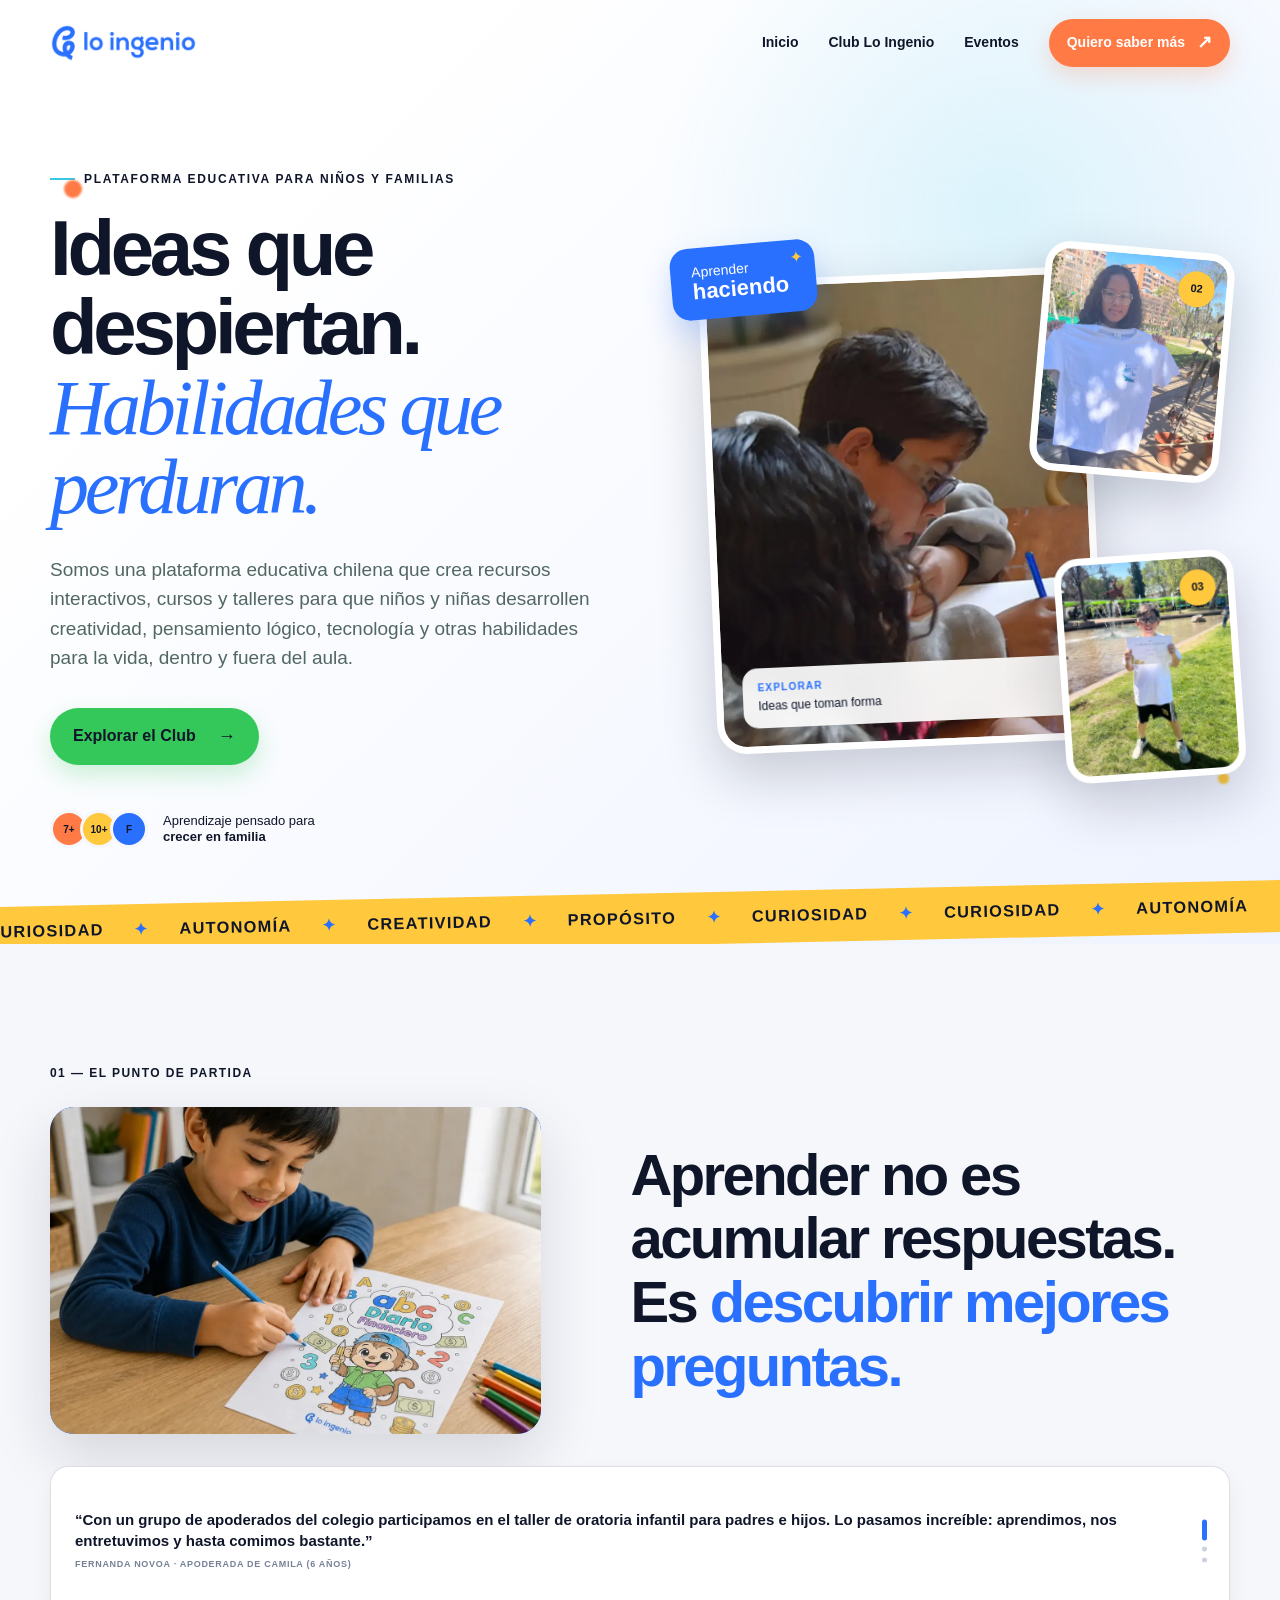
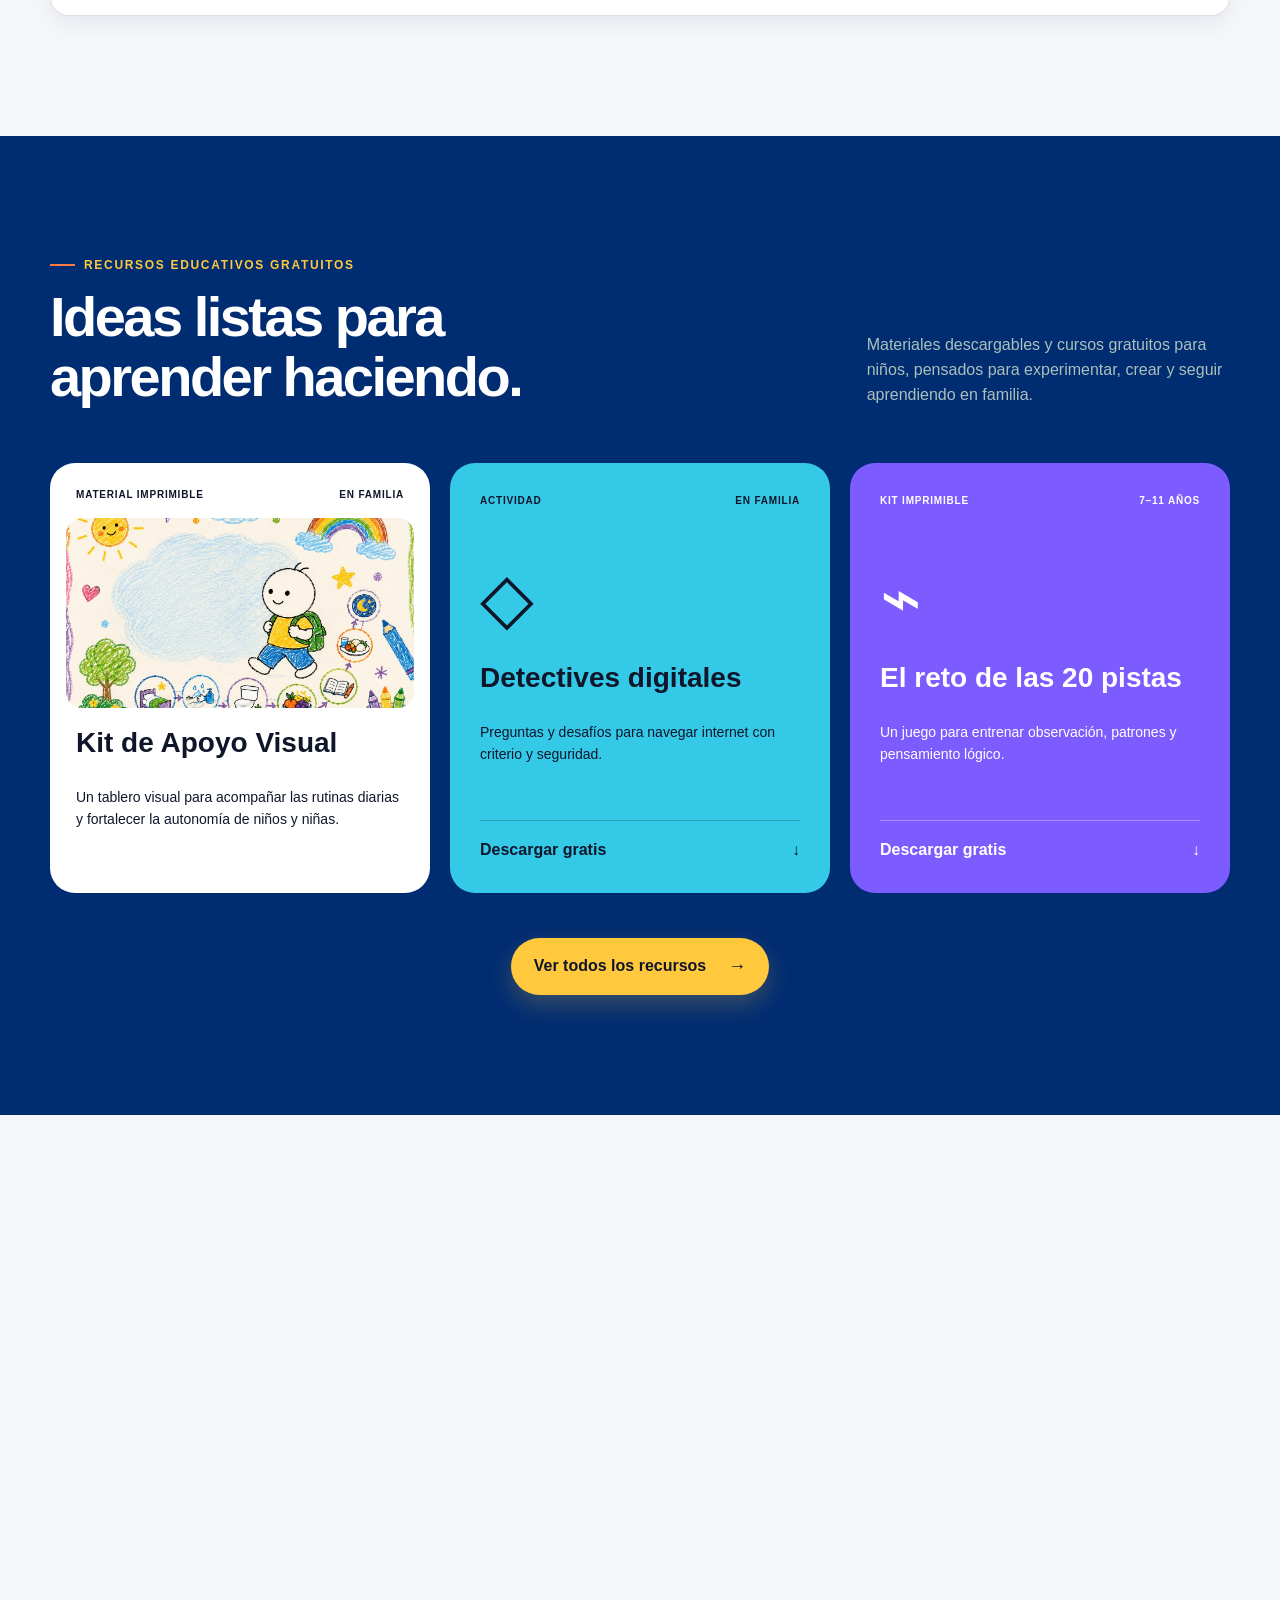
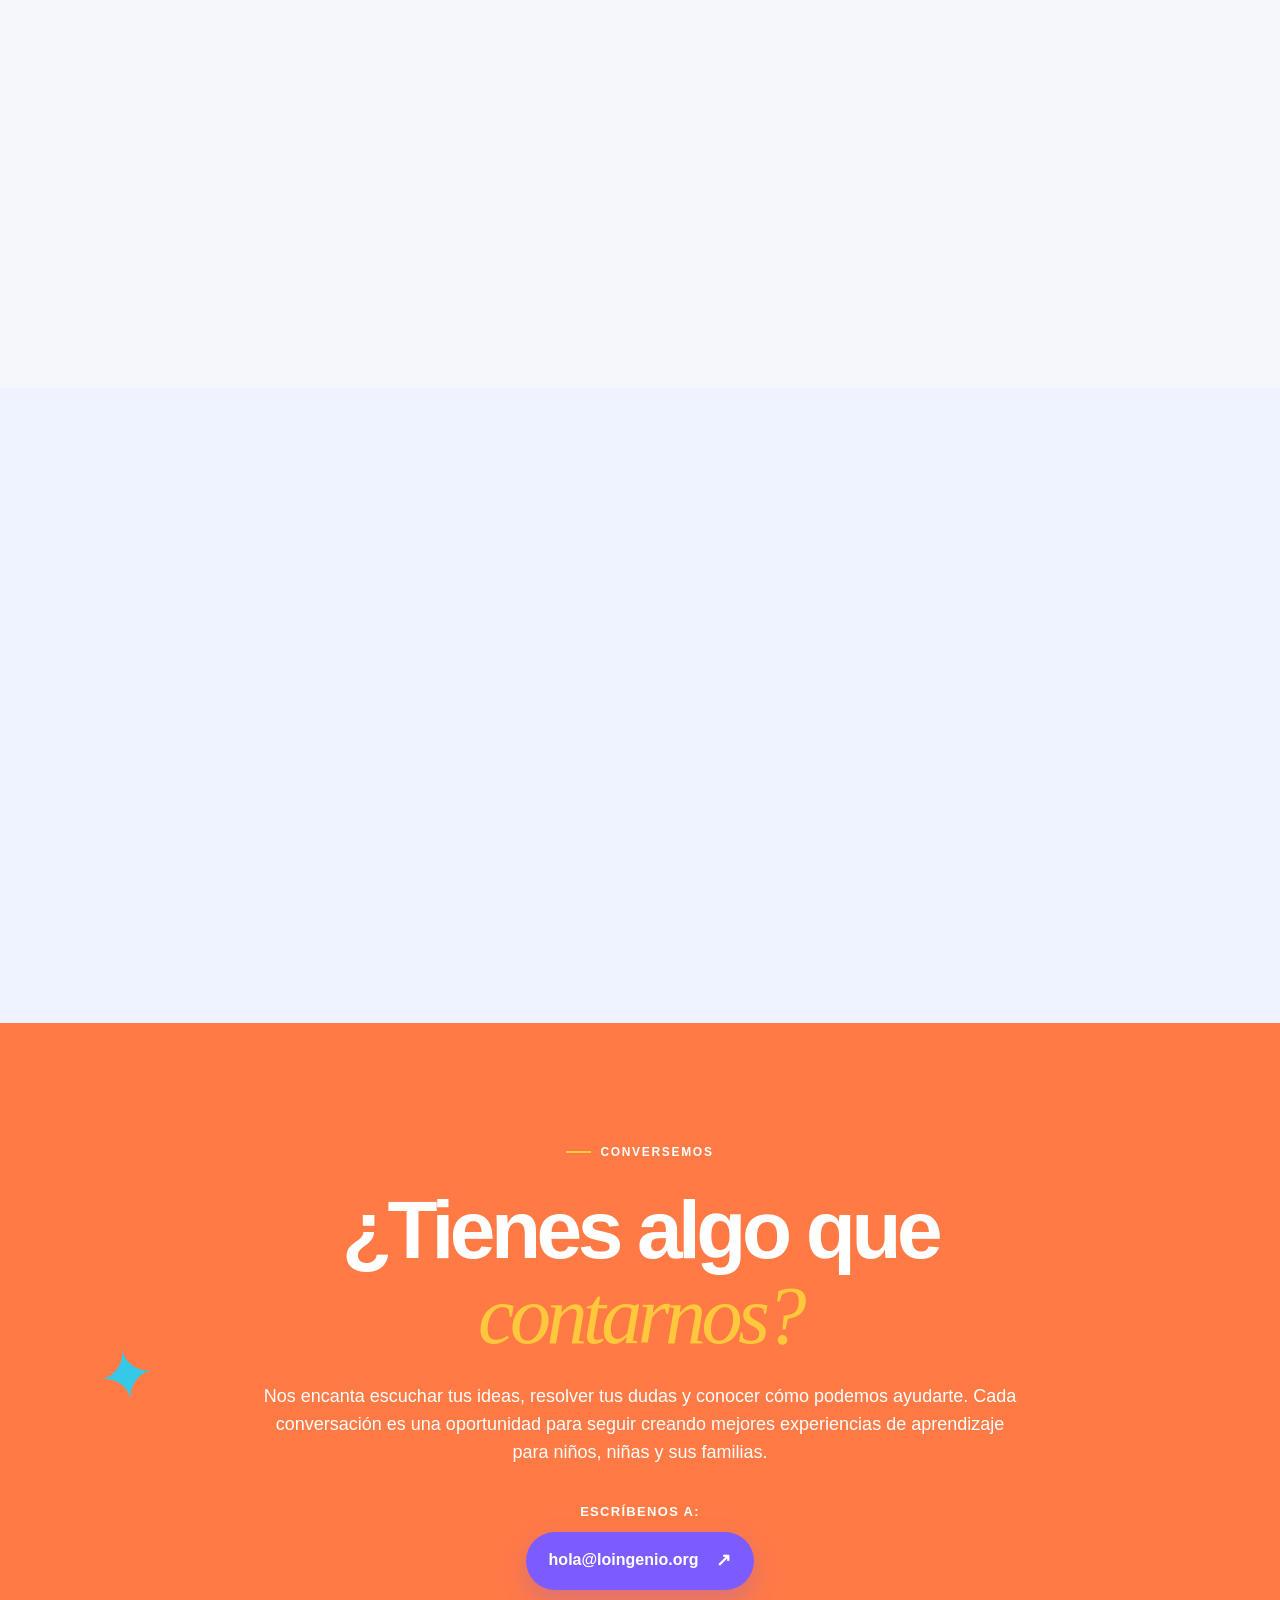
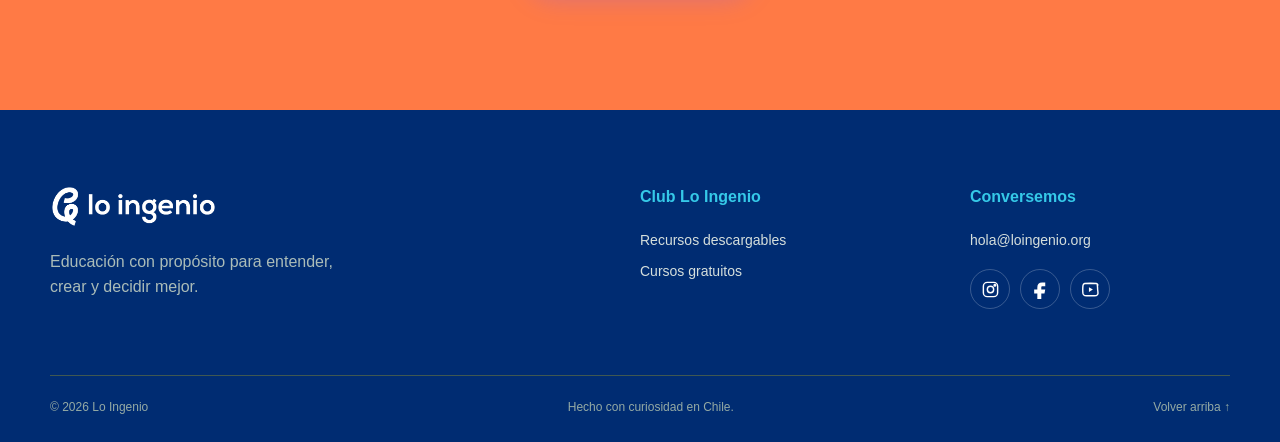
==== commit 9a7a52d3: "Simplificar animación hacia la meta" ====
--- a/index.html
+++ b/index.html
@@ -19,7 +19,7 @@
   <title>Plataforma educativa para niños y familias | Lo Ingenio</title>
   <link rel="icon" href="favicon.png" type="image/png">
   <link rel="apple-touch-icon" href="favicon.png">
-  <link rel="stylesheet" href="styles.css?v=20260724-5">
+  <link rel="stylesheet" href="styles.css?v=20260724-6">
   <script src="script.js?v=20260723-1" defer></script>
   <script type="application/ld+json">
   {"@context":"https://schema.org","@graph":[{"@type":"EducationalOrganization","@id":"https://www.loingenio.org/#organization","name":"Lo Ingenio","url":"https://www.loingenio.org/","logo":"https://www.loingenio.org/logo-lo-ingenio.png","email":"hola@loingenio.org","description":"Plataforma educativa chilena para niños y familias, con recursos, cursos y talleres orientados al desarrollo de habilidades para la vida.","areaServed":["Chile","Latinoamérica"],"sameAs":["https://www.instagram.com/loingenio","https://www.facebook.com/loingenio/","https://www.youtube.com/@loingeniotv"]},{"@type":"WebSite","@id":"https://www.loingenio.org/#website","url":"https://www.loingenio.org/","name":"Lo Ingenio","inLanguage":"es-CL","publisher":{"@id":"https://www.loingenio.org/#organization"}}]}
@@ -97,12 +97,7 @@
 
     <section class="section benefits" id="confianza">
       <div class="container benefits-grid">
-        <div class="benefit-visual journey-visual reveal" role="img" aria-label="Ruta visual de aprendizaje: imaginar, crear, practicar y alcanzar una meta">
-          <div class="journey-cloud cloud-one" aria-hidden="true"></div>
-          <div class="journey-cloud cloud-two" aria-hidden="true"></div>
-          <div class="journey-route" aria-hidden="true"></div>
-          <div class="journey-node node-ideas" aria-hidden="true"><i class="idea-symbol">✦</i><span>Ideas</span></div>
-          <div class="journey-node node-time" aria-hidden="true"><i class="clock-symbol"><b></b></i><span>A su ritmo</span></div>
+        <div class="benefit-visual journey-visual journey-simple reveal" role="img" aria-label="Una nave avanza hacia una meta">
           <div class="journey-node node-goal" aria-hidden="true"><i class="target-symbol"><b></b></i><span>Meta</span></div>
           <div class="rocket-wrap" aria-hidden="true">
             <div class="rocket">
@@ -111,7 +106,6 @@
               <i class="rocket-flame"></i>
             </div>
           </div>
-          <div class="journey-message"><small>Explorar · Crear · Avanzar</small><strong>Aprender haciendo</strong></div>
         </div>
         <div class="benefit-copy reveal delay-1"><p class="eyebrow"><span></span> Por qué elegir Lo Ingenio</p><h2>Aprendizaje activo para descubrir capacidades y ganar autonomía.</h2><div class="benefit-list"><div><span>01</span><p><strong>Contenido con sentido</strong>Habilidades aplicables a decisiones y desafíos de la vida cotidiana.</p></div><div><span>02</span><p><strong>Aprender haciendo</strong>Proyectos, preguntas y actividades prácticas para comprender mejor.</p></div><div><span>03</span><p><strong>Familias involucradas</strong>Recursos educativos que ayudan a conversar y aprender juntos.</p></div><div><span>04</span><p><strong>Progreso a su ritmo</strong>Experiencias claras, flexibles y respetuosas de cada proceso.</p></div></div></div>
       </div>
--- a/styles.css
+++ b/styles.css
@@ -183,3 +183,17 @@
 .benefit-list span{font-size:10px}.benefit-list strong{font-size:15px}.benefit-list p{font-size:13px;line-height:1.4}
 @media(max-width:900px){.benefits{padding-top:76px;padding-bottom:76px}.benefits-grid{gap:48px}.journey-visual{min-height:380px}}
 @media(max-width:600px){.benefits{padding-top:66px;padding-bottom:66px}.benefits-grid{gap:38px}.journey-visual{min-height:340px}.journey-route{left:14%;top:17%;width:72%;height:58%}.journey-node{width:54px;height:54px}.node-ideas{left:6%;top:39%}.node-time{right:5%;top:46%}.node-goal{left:41%;top:7%}.idea-symbol{width:34px;height:34px;font-size:20px}.clock-symbol{width:34px;height:34px;border-width:5px}.clock-symbol:before,.clock-symbol:after{left:12px;top:4px;height:12px}.clock-symbol:after{top:7px;height:9px}.clock-symbol b{left:10px;top:11px}.target-symbol{width:36px;height:36px;border-width:6px;box-shadow:inset 0 0 0 4px #fff}.target-symbol b{width:9px;height:9px}.rocket-wrap{left:40%;top:31%;width:58px;height:100px}.rocket-body{left:10px;width:39px;height:74px}.rocket-body:before{left:8px;width:17px}.rocket-window{left:9px;top:25px;width:16px;height:16px}.rocket-fin{top:44px;width:21px;height:32px}.rocket-flame{left:21px;top:70px;width:17px;height:27px}.journey-message{left:5%;bottom:5%;padding:9px 12px}.journey-message strong{font-size:15px}.benefit-copy h2{font-size:35px}.benefit-list>div{grid-template-columns:32px 1fr;padding:10px 0}.benefit-list strong{font-size:14px}.benefit-list p{font-size:12px}}
+
+/* Composición esencial: nave y meta directamente sobre el fondo */
+.benefits{padding-top:76px;padding-bottom:76px}
+.benefits-grid{grid-template-columns:.58fr 1.42fr;gap:68px}
+.journey-simple{min-height:300px;overflow:visible;background:transparent;border-radius:0;box-shadow:none}
+.journey-simple:before{display:none}
+.journey-simple:after{content:"";position:absolute;left:24%;top:51%;width:55%;border-top:2px dashed rgba(41,112,255,.35);transform:rotate(-27deg);transform-origin:left center}
+.journey-simple .node-goal{left:auto;right:8%;top:9%;z-index:3}
+.journey-simple .rocket-wrap{left:10%;top:auto;bottom:8%;z-index:4;animation:rocket-to-goal 4.8s ease-in-out infinite}
+.benefit-copy h2{max-width:760px;font-size:clamp(46px,4.8vw,60px);line-height:1.02;letter-spacing:-.05em}
+@keyframes rocket-to-goal{0%,12%{transform:translate3d(0,0,0) rotate(34deg)}72%,100%{transform:translate3d(175px,-105px,0) rotate(34deg)}}
+@media(max-width:900px){.benefits-grid{grid-template-columns:1fr;gap:26px}.journey-simple{min-height:245px;max-width:430px}.journey-simple .node-goal{right:12%;top:6%}.journey-simple .rocket-wrap{left:12%;bottom:4%}.benefit-copy h2{font-size:clamp(43px,7vw,56px)}}
+@media(max-width:600px){.benefits{padding-top:58px;padding-bottom:58px}.benefits-grid{gap:22px}.journey-simple{min-height:210px;max-width:330px}.journey-simple:after{left:26%;top:54%;width:50%}.journey-simple .node-goal{right:10%;top:4%}.journey-simple .rocket-wrap{left:10%;bottom:0}.benefit-copy h2{font-size:40px;line-height:1.04}.benefit-list>div{padding:9px 0}@keyframes rocket-to-goal{0%,12%{transform:translate3d(0,0,0) rotate(34deg)}72%,100%{transform:translate3d(135px,-78px,0) rotate(34deg)}}}
+@media(prefers-reduced-motion:reduce),(update:slow){.journey-simple .rocket-wrap{animation:none;transform:translate3d(72px,-42px,0) rotate(34deg)}}
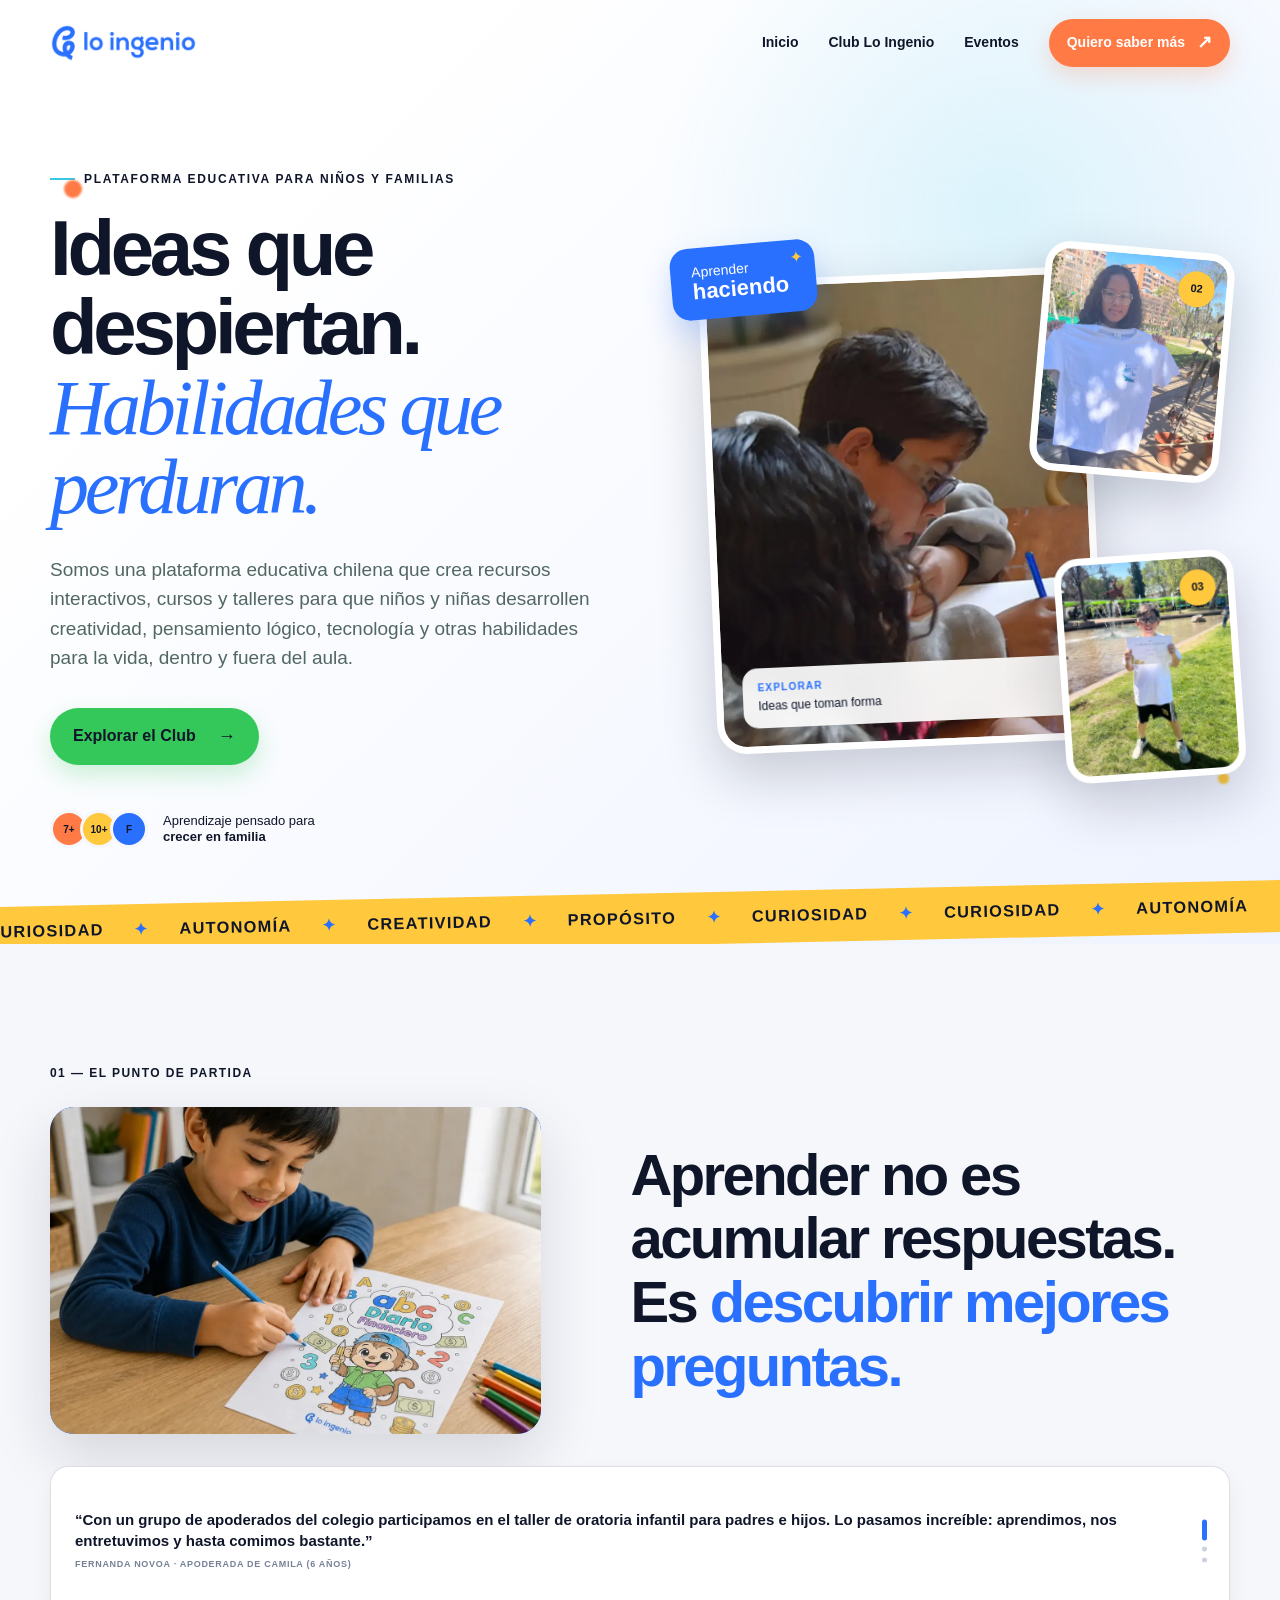
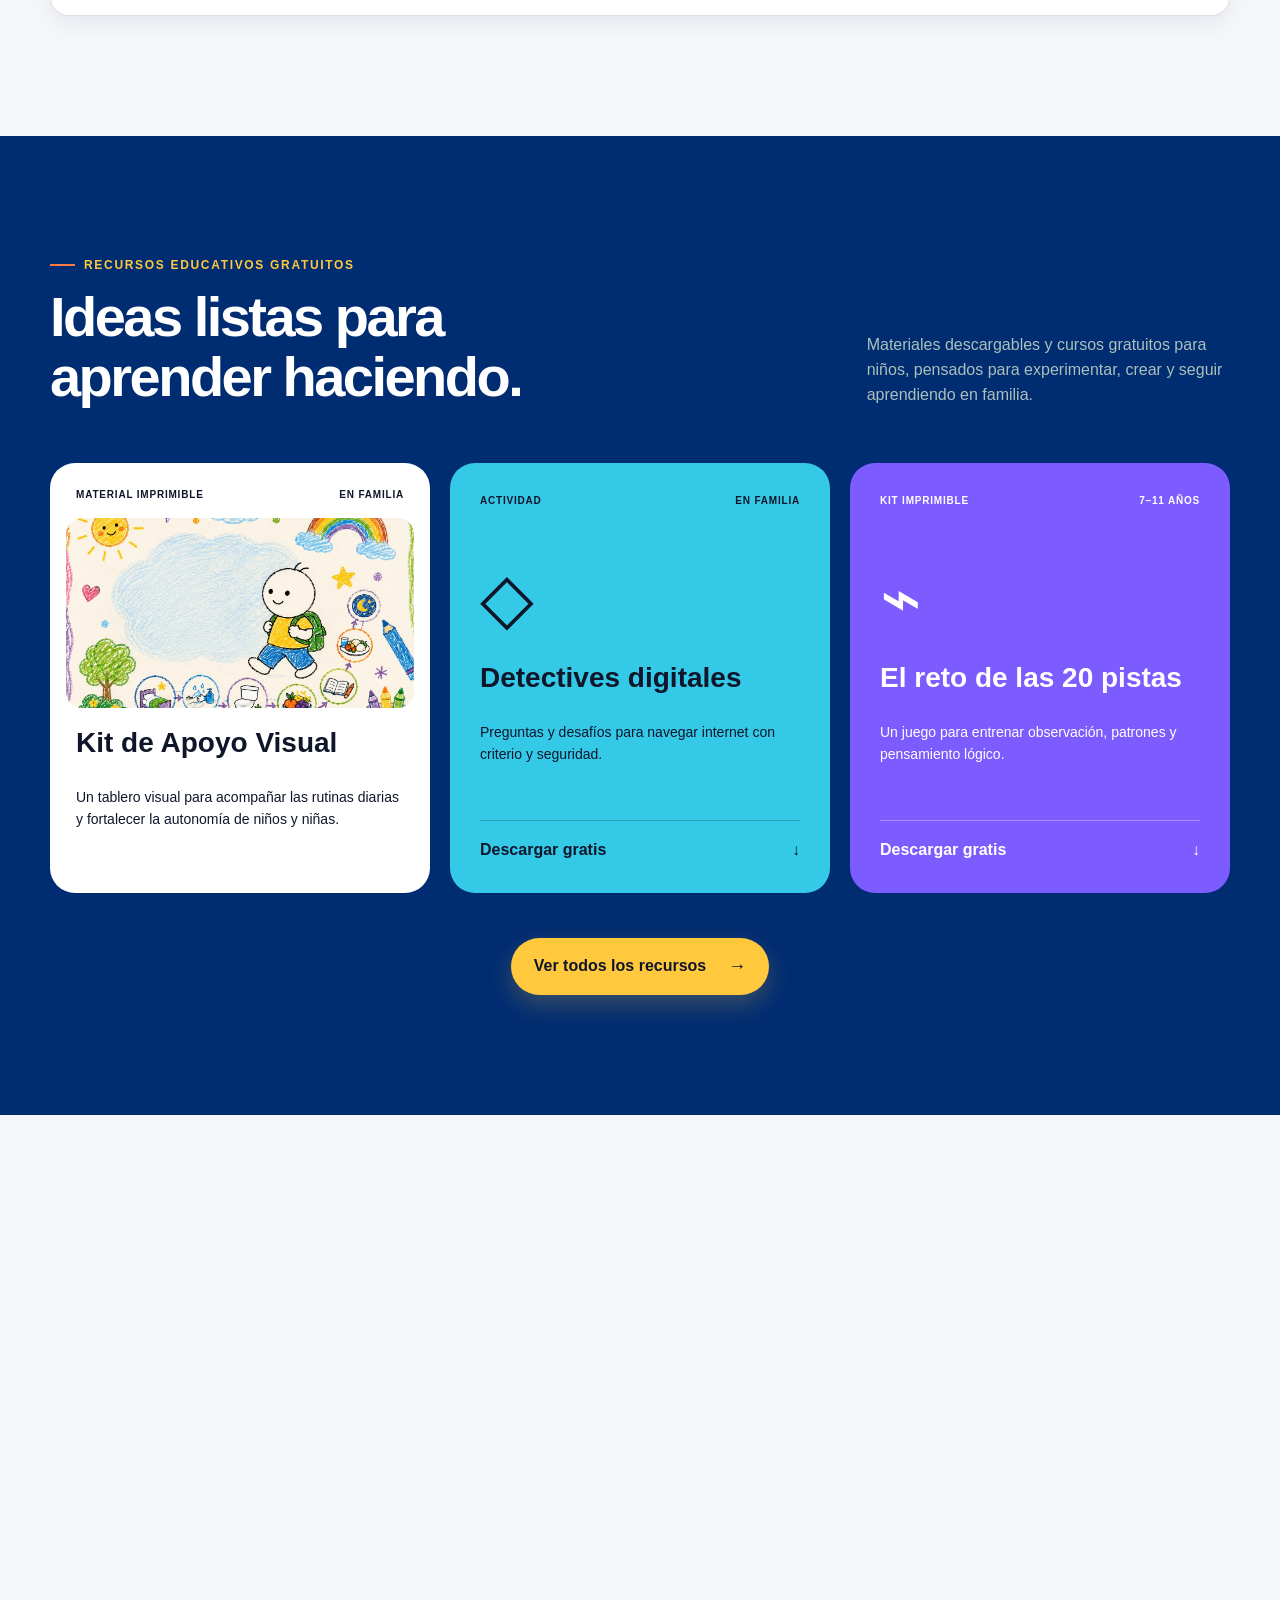
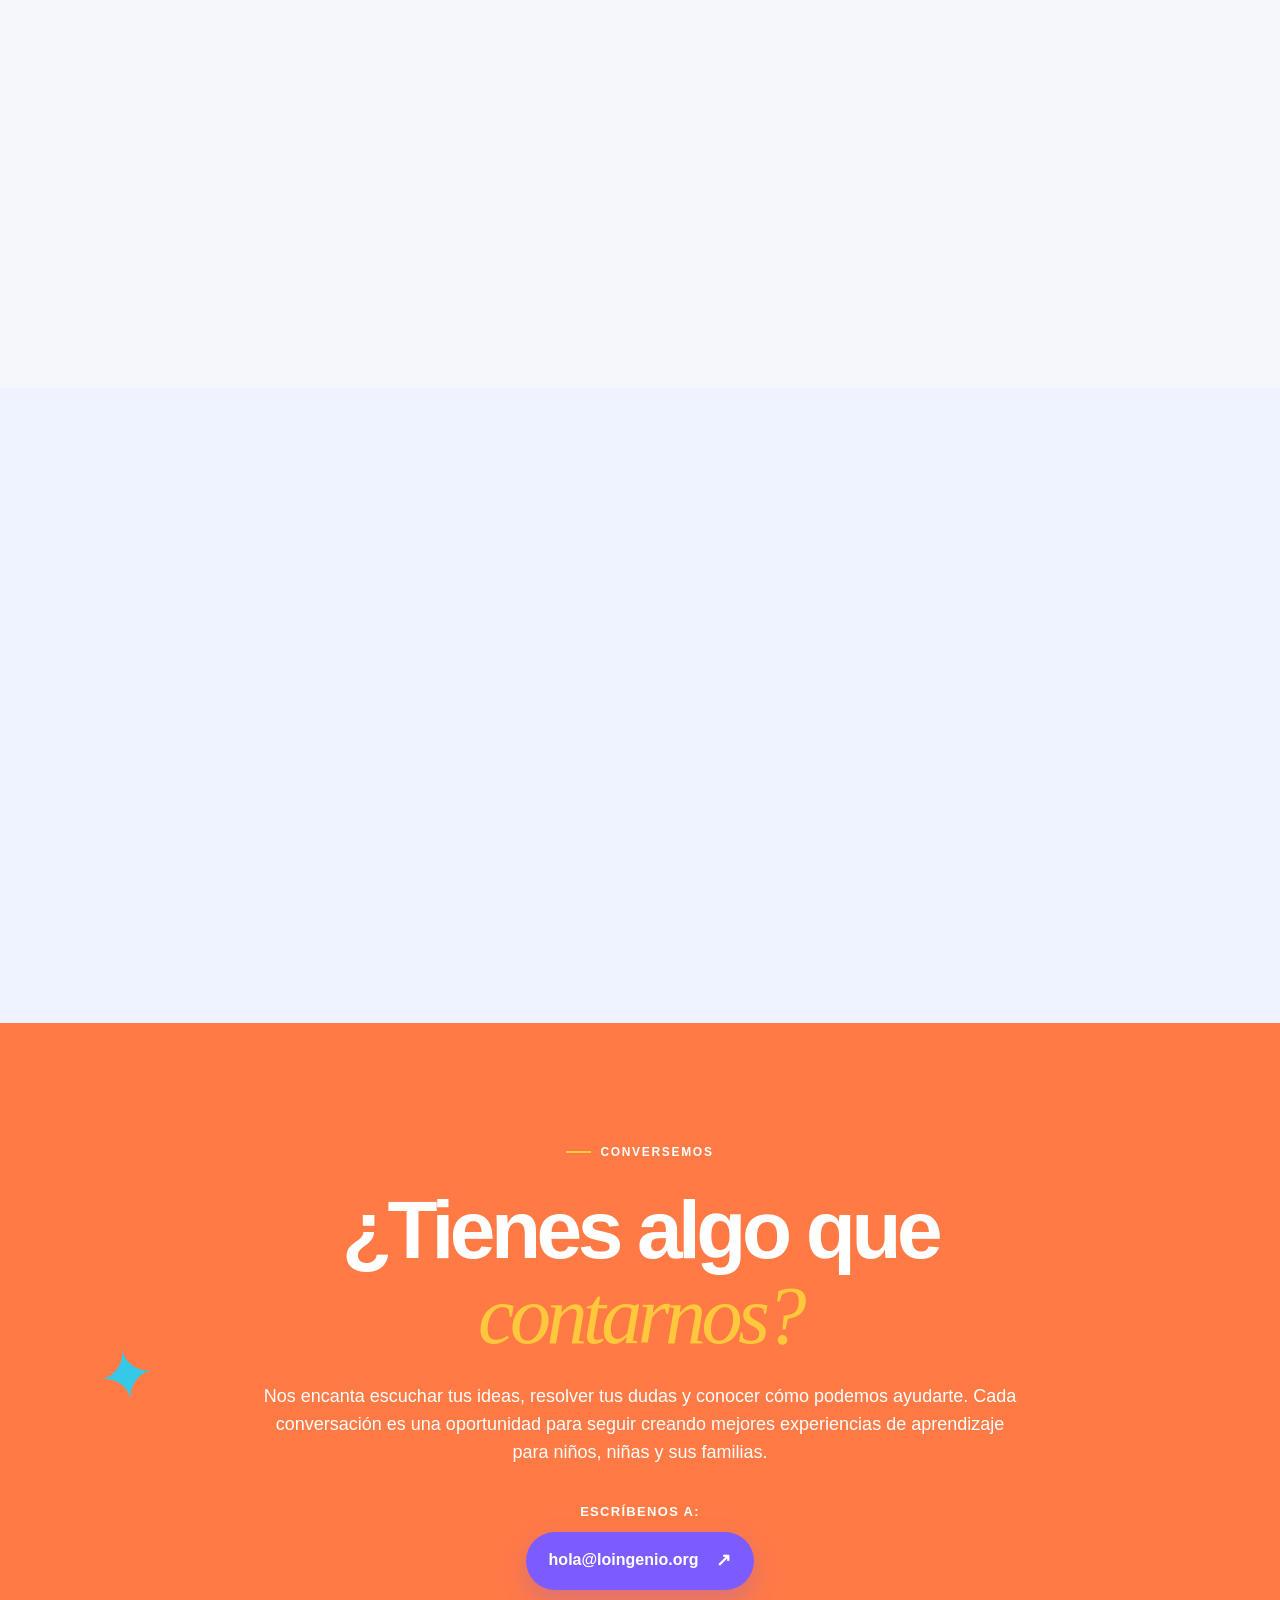
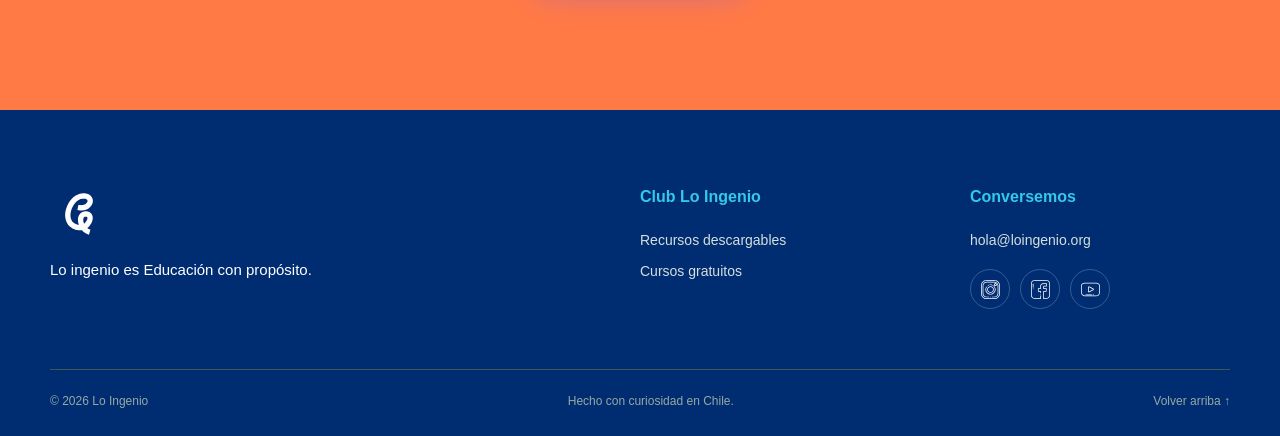
==== commit 6707e7d2: "Actualizar identidad global del footer" ====
--- a/index.html
+++ b/index.html
@@ -19,7 +19,7 @@
   <title>Plataforma educativa para niños y familias | Lo Ingenio</title>
   <link rel="icon" href="favicon.png" type="image/png">
   <link rel="apple-touch-icon" href="favicon.png">
-  <link rel="stylesheet" href="styles.css?v=20260724-6">
+  <link rel="stylesheet" href="styles.css?v=20260724-7">
   <script src="script.js?v=20260723-1" defer></script>
   <script type="application/ld+json">
   {"@context":"https://schema.org","@graph":[{"@type":"EducationalOrganization","@id":"https://www.loingenio.org/#organization","name":"Lo Ingenio","url":"https://www.loingenio.org/","logo":"https://www.loingenio.org/logo-lo-ingenio.png","email":"hola@loingenio.org","description":"Plataforma educativa chilena para niños y familias, con recursos, cursos y talleres orientados al desarrollo de habilidades para la vida.","areaServed":["Chile","Latinoamérica"],"sameAs":["https://www.instagram.com/loingenio","https://www.facebook.com/loingenio/","https://www.youtube.com/@loingeniotv"]},{"@type":"WebSite","@id":"https://www.loingenio.org/#website","url":"https://www.loingenio.org/","name":"Lo Ingenio","inLanguage":"es-CL","publisher":{"@id":"https://www.loingenio.org/#organization"}}]}
@@ -114,6 +114,6 @@
     <section class="cta-section" id="contacto"><div class="container cta-inner reveal"><p class="eyebrow"><span></span> Conversemos</p><h2>¿Tienes algo que<br><em>contarnos?</em></h2><p>Nos encanta escuchar tus ideas, resolver tus dudas y conocer cómo podemos ayudarte. Cada conversación es una oportunidad para seguir creando mejores experiencias de aprendizaje para niños, niñas y sus familias.</p><div class="cta-contact"><span>Escríbenos a:</span><a class="button button-coral" href="mailto:hola@loingenio.org">hola@loingenio.org <b>↗</b></a></div><div class="cta-doodle">✦</div></div></section>
   </main>
 
-  <footer><div class="container footer-grid"><div><a class="logo footer-logo" href="/"><img src="logo-lo-ingenio-white.png" width="640" height="165" alt="Lo Ingenio" loading="lazy" decoding="async"></a><p>Educación con propósito para entender,<br>crear y decidir mejor.</p></div><div><strong>Club Lo Ingenio</strong><a href="/club/#recursos">Recursos descargables</a><a href="/club/#cursos">Cursos gratuitos</a></div><div><strong>Conversemos</strong><a href="mailto:hola@loingenio.org">hola@loingenio.org</a><div class="social-links"><a href="https://www.instagram.com/loingenio" target="_blank" rel="noopener noreferrer" aria-label="Instagram de Lo Ingenio"><svg viewBox="0 0 24 24" aria-hidden="true"><rect x="3" y="3" width="18" height="18" rx="5"/><circle cx="12" cy="12" r="4"/><circle cx="17.5" cy="6.5" r="1"/></svg></a><a href="https://www.facebook.com/loingenio/" target="_blank" rel="noopener noreferrer" aria-label="Facebook de Lo Ingenio"><svg viewBox="0 0 24 24" aria-hidden="true"><path d="M14 8h4V3h-4c-4 0-6 2.5-6 6v3H4v5h4v7h5v-7h4l1-5h-5V9c0-.7.3-1 1-1Z"/></svg></a><a href="https://www.youtube.com/@loingeniotv" target="_blank" rel="noopener noreferrer" aria-label="YouTube de Lo Ingenio"><svg viewBox="0 0 24 24" aria-hidden="true"><path d="M21.4 6.4a2.8 2.8 0 0 0-2-2C17.7 4 12 4 12 4s-5.7 0-7.4.4a2.8 2.8 0 0 0-2 2A29 29 0 0 0 2.2 12a29 29 0 0 0 .4 5.6 2.8 2.8 0 0 0 2 2C6.3 20 12 20 12 20s5.7 0 7.4-.4a2.8 2.8 0 0 0 2-2 29 29 0 0 0-.4-5.6 29 29 0 0 0-.4-5.6Z"/><path class="play" d="m10 15 5-3-5-3Z"/></svg></a></div></div></div><div class="container footer-bottom"><span>© <span data-year></span> Lo Ingenio</span><span>Hecho con curiosidad en Chile.</span><a href="#inicio">Volver arriba ↑</a></div></footer>
+  <footer><div class="container footer-grid"><div><a class="footer-logo footer-mark" href="/" aria-label="Ir al inicio de Lo Ingenio"><img src="/footer-mark.svg" width="1080" height="1080" alt="" loading="lazy" decoding="async"></a><p>Lo ingenio es Educación con propósito.</p></div><div><strong>Club Lo Ingenio</strong><a href="/club/#recursos">Recursos descargables</a><a href="/club/#cursos">Cursos gratuitos</a></div><div><strong>Conversemos</strong><a href="mailto:hola@loingenio.org">hola@loingenio.org</a><div class="social-links"><a href="https://www.instagram.com/loingenio" target="_blank" rel="noopener noreferrer" aria-label="Instagram de Lo Ingenio"><img src="/icon-instagram.svg" alt="" loading="lazy"></a><a href="https://www.facebook.com/loingenio/" target="_blank" rel="noopener noreferrer" aria-label="Facebook de Lo Ingenio"><img src="/icon-facebook.svg" alt="" loading="lazy"></a><a href="https://www.youtube.com/@loingeniotv" target="_blank" rel="noopener noreferrer" aria-label="YouTube de Lo Ingenio"><img src="/icon-youtube.svg" alt="" loading="lazy"></a></div></div></div><div class="container footer-bottom"><span>© <span data-year></span> Lo Ingenio</span><span>Hecho con curiosidad en Chile.</span><a href="#inicio">Volver arriba ↑</a></div></footer>
 </body>
 </html>
--- a/styles.css
+++ b/styles.css
@@ -197,3 +197,10 @@
 @media(max-width:900px){.benefits-grid{grid-template-columns:1fr;gap:26px}.journey-simple{min-height:245px;max-width:430px}.journey-simple .node-goal{right:12%;top:6%}.journey-simple .rocket-wrap{left:12%;bottom:4%}.benefit-copy h2{font-size:clamp(43px,7vw,56px)}}
 @media(max-width:600px){.benefits{padding-top:58px;padding-bottom:58px}.benefits-grid{gap:22px}.journey-simple{min-height:210px;max-width:330px}.journey-simple:after{left:26%;top:54%;width:50%}.journey-simple .node-goal{right:10%;top:4%}.journey-simple .rocket-wrap{left:10%;bottom:0}.benefit-copy h2{font-size:40px;line-height:1.04}.benefit-list>div{padding:9px 0}@keyframes rocket-to-goal{0%,12%{transform:translate3d(0,0,0) rotate(34deg)}72%,100%{transform:translate3d(135px,-78px,0) rotate(34deg)}}}
 @media(prefers-reduced-motion:reduce),(update:slow){.journey-simple .rocket-wrap{animation:none;transform:translate3d(72px,-42px,0) rotate(34deg)}}
+
+/* Identidad global del footer */
+.footer-logo.footer-mark{display:block;width:58px;height:58px}
+.footer-logo.footer-mark img{display:block;width:100%;height:100%;object-fit:contain;filter:brightness(0) invert(1)}
+.footer-grid>div:first-child>p{margin-top:15px;color:#fff;font-size:15px}
+.social-links img{display:block;width:19px;height:19px;object-fit:contain;filter:brightness(0) invert(1)}
+@media(max-width:600px){.footer-logo.footer-mark{width:50px;height:50px}}
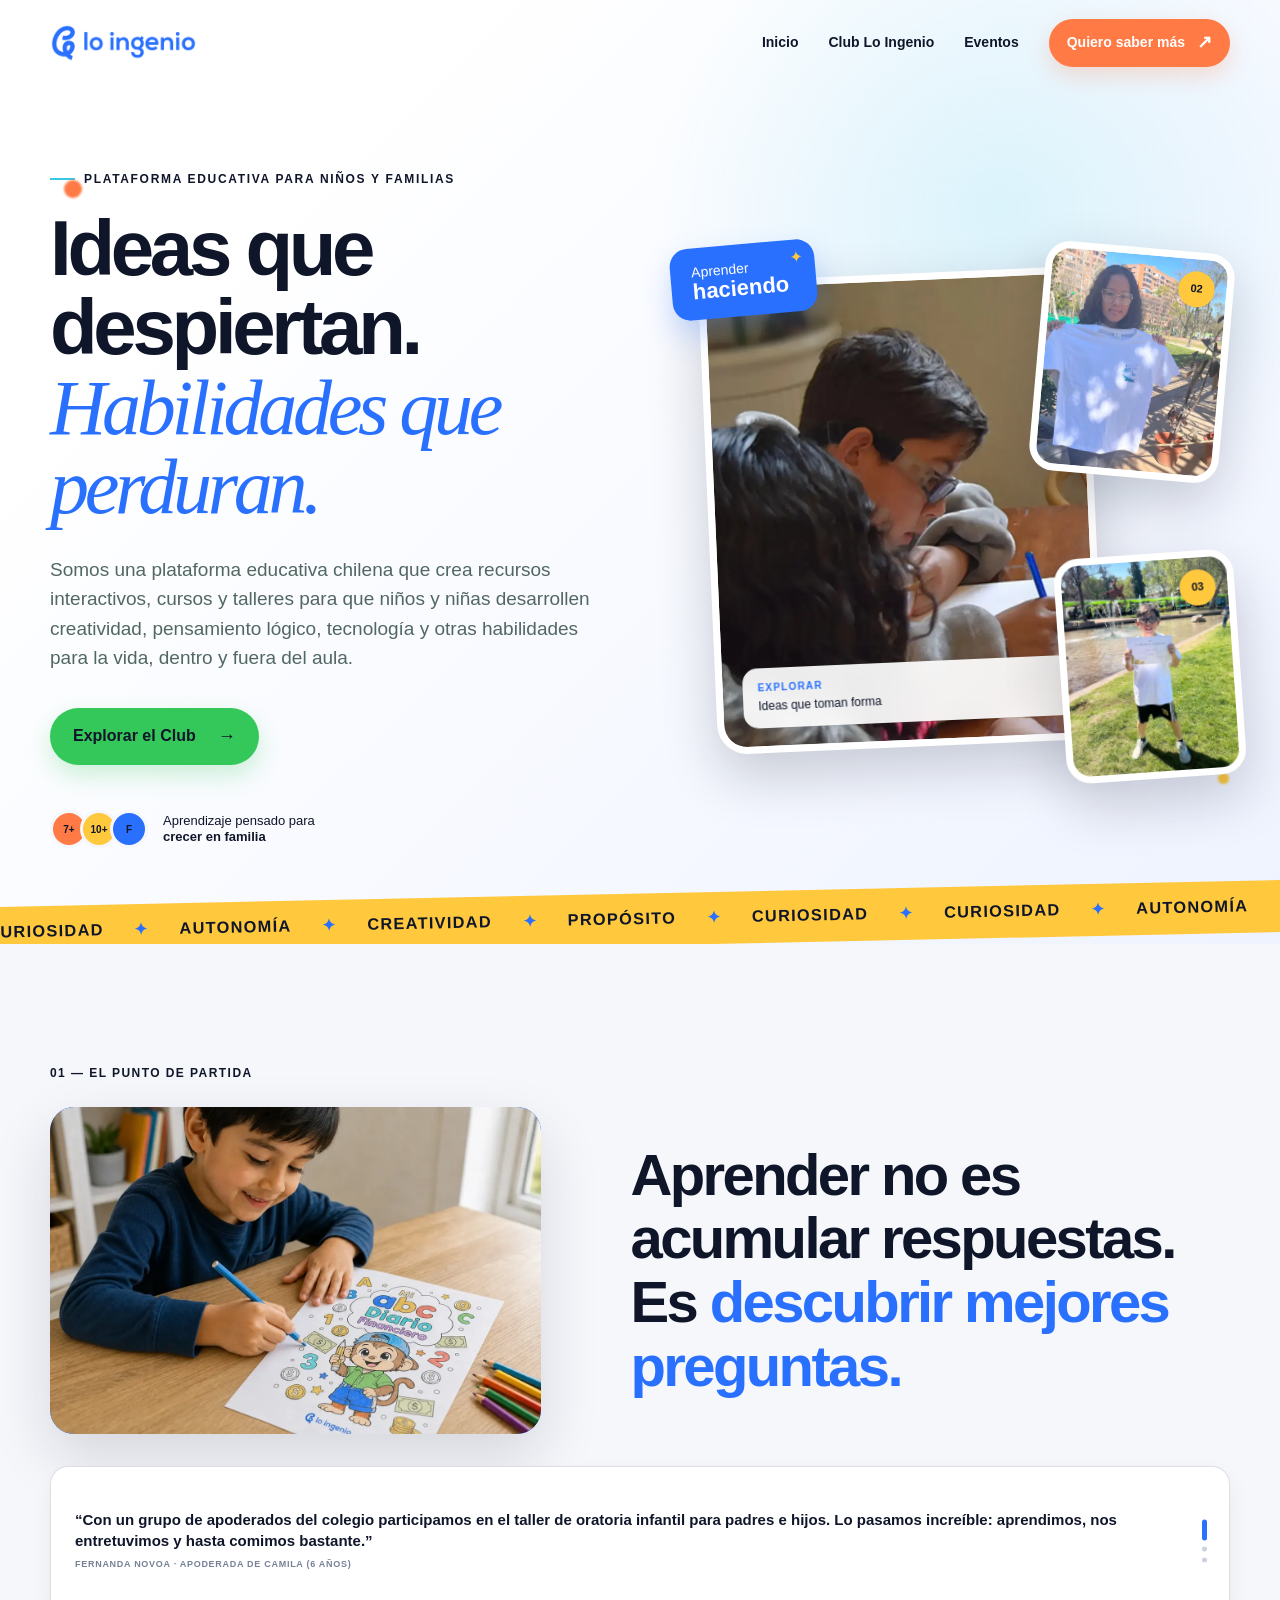
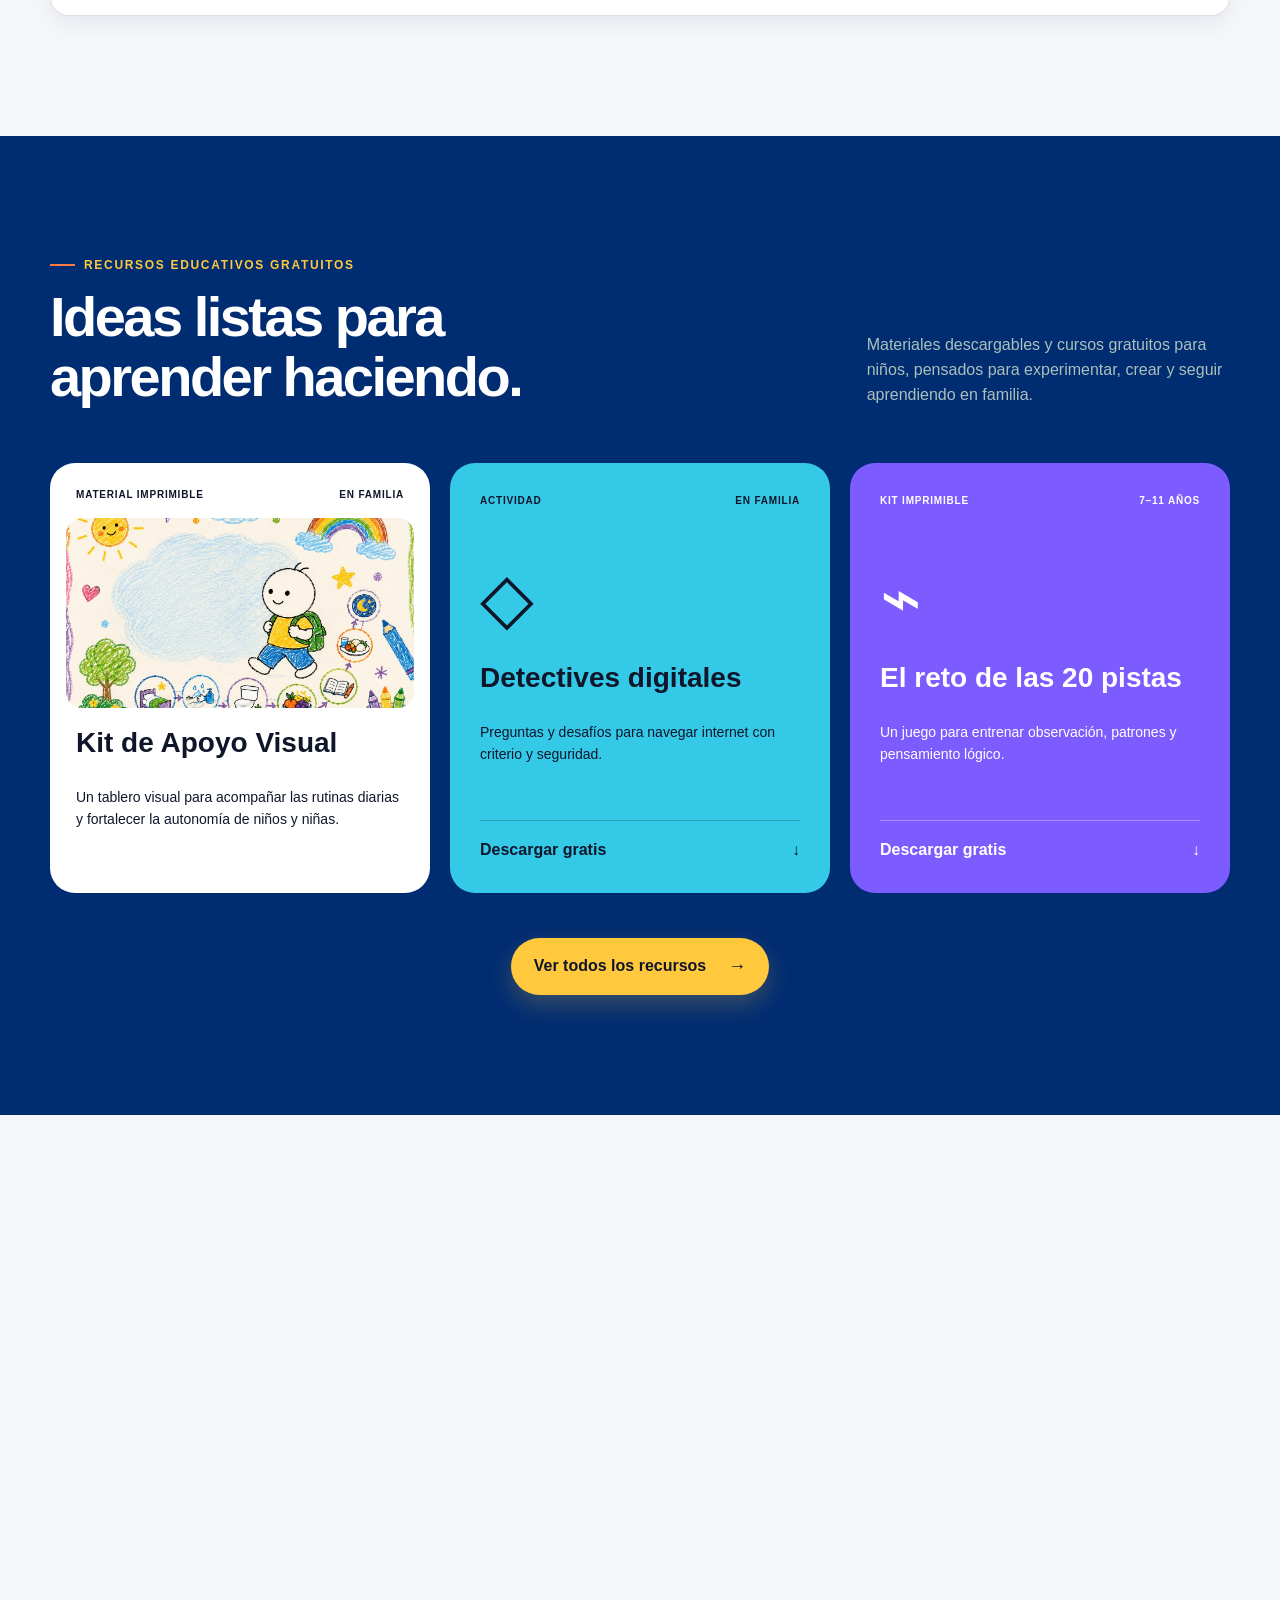
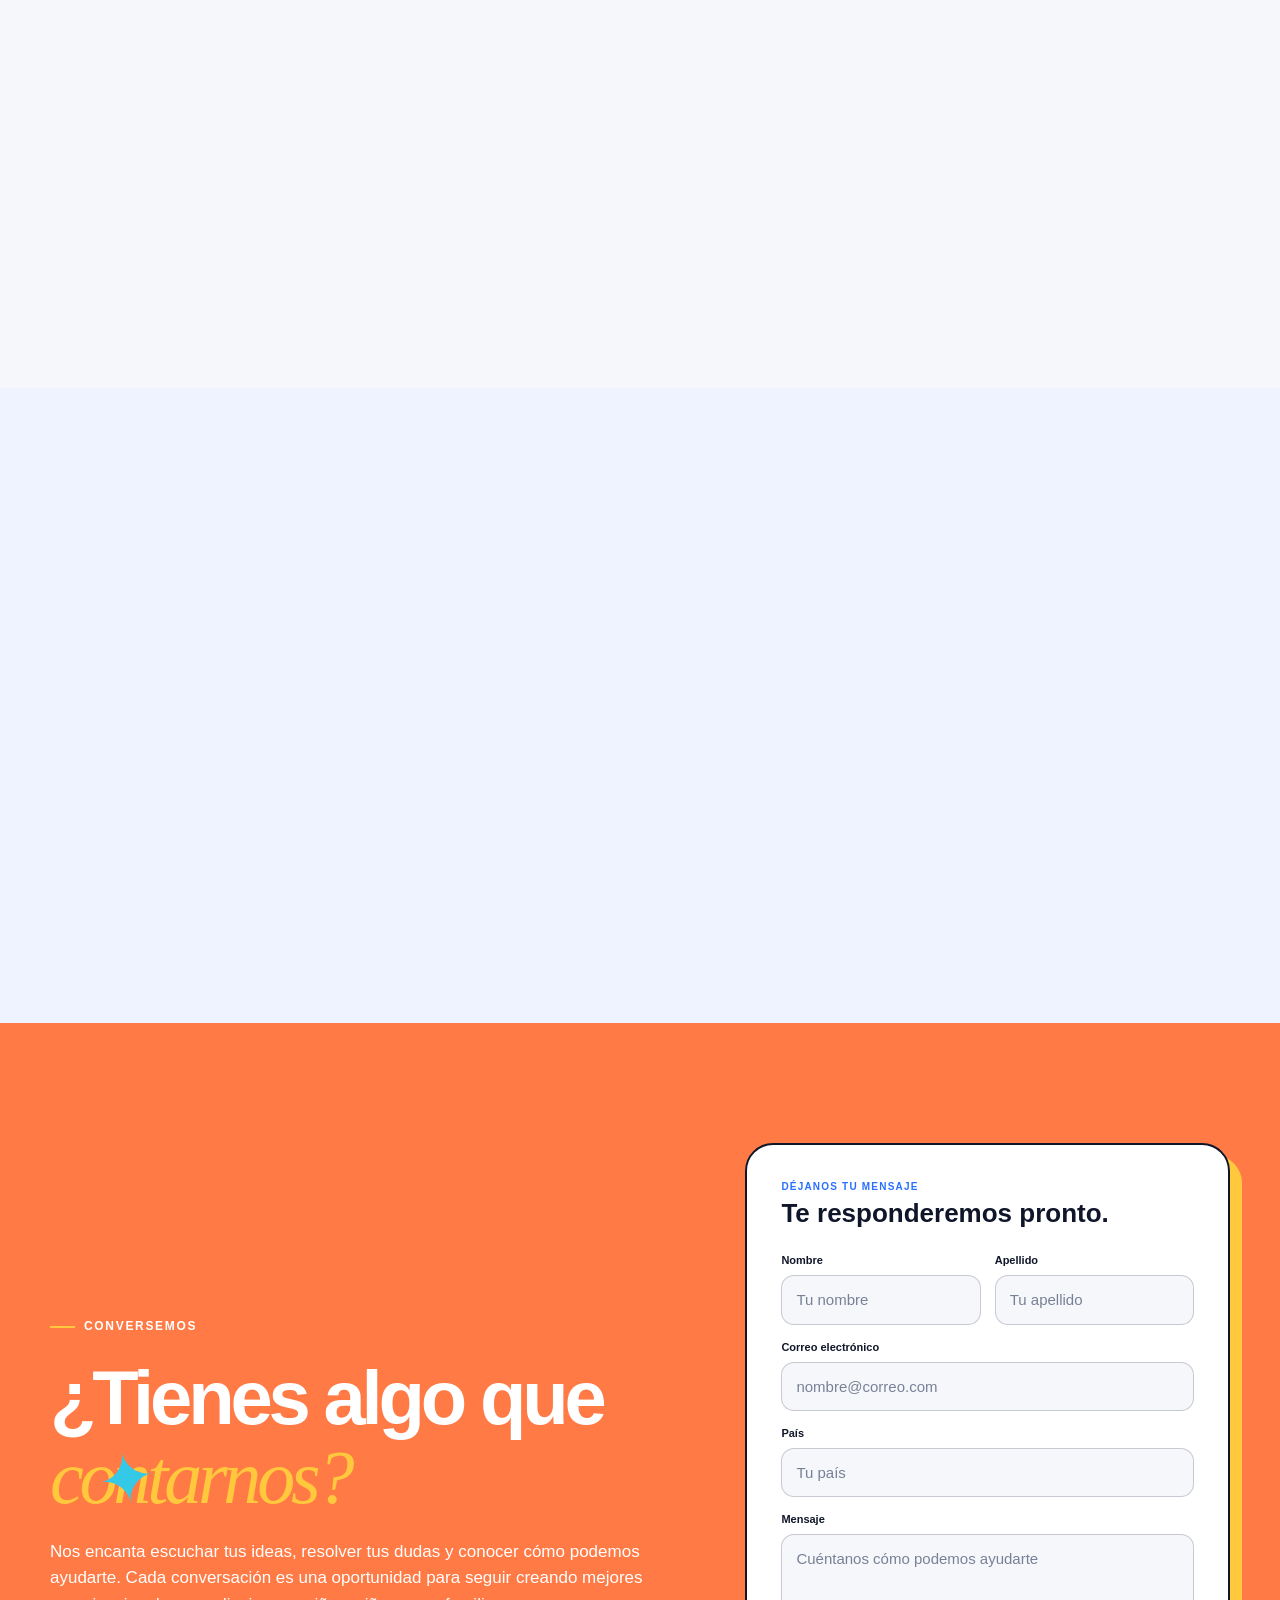
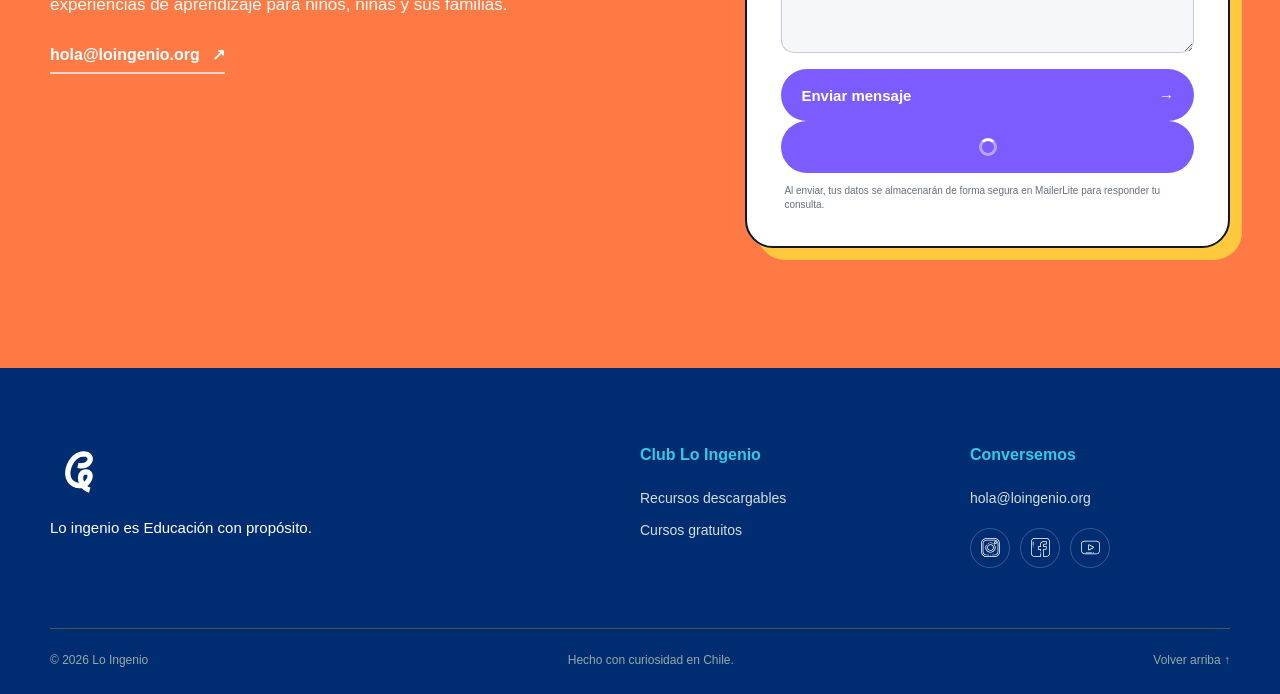
==== commit 2d90f14a: "Integrar formulario de contacto de MailerLite" ====
--- a/index.html
+++ b/index.html
@@ -3,10 +3,10 @@
 <head>
   <meta charset="utf-8">
   <meta name="viewport" content="width=device-width,initial-scale=1">
-  <meta name="description" content="Plataforma educativa chilena para niños y familias. Recursos gratuitos, cursos y talleres para desarrollar creatividad, tecnología y habilidades para la vida.">
+  <meta name="description" content="Lo Ingenio es una plataforma educativa chilena para niños y familias, con recursos gratuitos, cursos y talleres para desarrollar habilidades para la vida.">
   <meta name="robots" content="index,follow,max-image-preview:large">
   <meta name="theme-color" content="#2970ff">
-  <meta property="og:title" content="Lo Ingenio | Plataforma educativa para niños y familias">
+  <meta property="og:title" content="Lo Ingenio | Educación con propósito para niños y familias">
   <meta property="og:description" content="Recursos educativos, cursos y talleres para aprender haciendo y desarrollar habilidades para la vida.">
   <meta property="og:type" content="website">
   <meta property="og:url" content="https://www.loingenio.org/">
@@ -16,13 +16,13 @@
   <meta property="og:site_name" content="Lo Ingenio">
   <meta name="twitter:card" content="summary_large_image">
   <link rel="canonical" href="https://www.loingenio.org/">
-  <title>Plataforma educativa para niños y familias | Lo Ingenio</title>
+  <title>Lo Ingenio | Educación con propósito para niños y familias</title>
   <link rel="icon" href="favicon.png" type="image/png">
   <link rel="apple-touch-icon" href="favicon.png">
-  <link rel="stylesheet" href="styles.css?v=20260724-7">
-  <script src="script.js?v=20260723-1" defer></script>
+  <link rel="stylesheet" href="styles.css?v=20260724-9">
+  <script src="script.js?v=20260724-2" defer></script>
   <script type="application/ld+json">
-  {"@context":"https://schema.org","@graph":[{"@type":"EducationalOrganization","@id":"https://www.loingenio.org/#organization","name":"Lo Ingenio","url":"https://www.loingenio.org/","logo":"https://www.loingenio.org/logo-lo-ingenio.png","email":"hola@loingenio.org","description":"Plataforma educativa chilena para niños y familias, con recursos, cursos y talleres orientados al desarrollo de habilidades para la vida.","areaServed":["Chile","Latinoamérica"],"sameAs":["https://www.instagram.com/loingenio","https://www.facebook.com/loingenio/","https://www.youtube.com/@loingeniotv"]},{"@type":"WebSite","@id":"https://www.loingenio.org/#website","url":"https://www.loingenio.org/","name":"Lo Ingenio","inLanguage":"es-CL","publisher":{"@id":"https://www.loingenio.org/#organization"}}]}
+  {"@context":"https://schema.org","@graph":[{"@type":"EducationalOrganization","@id":"https://www.loingenio.org/#organization","name":"Lo Ingenio","alternateName":["LoIngenio","loingenio.org"],"url":"https://www.loingenio.org/","logo":{"@type":"ImageObject","url":"https://www.loingenio.org/logo-lo-ingenio.png","contentUrl":"https://www.loingenio.org/logo-lo-ingenio.png","width":640,"height":165},"email":"hola@loingenio.org","contactPoint":{"@type":"ContactPoint","contactType":"Información y atención a familias","email":"hola@loingenio.org","availableLanguage":"Spanish"},"description":"Plataforma educativa chilena que crea recursos, cursos, talleres y experiencias de aprendizaje para desarrollar habilidades para la vida en niños y niñas.","slogan":"Educación con propósito","areaServed":["Chile","Latinoamérica"],"sameAs":["https://www.instagram.com/loingenio","https://www.facebook.com/loingenio/","https://www.youtube.com/@loingeniotv"]},{"@type":"WebSite","@id":"https://www.loingenio.org/#website","url":"https://www.loingenio.org/","name":"Lo Ingenio","alternateName":["LoIngenio","loingenio.org"],"inLanguage":"es-CL","publisher":{"@id":"https://www.loingenio.org/#organization"}},{"@type":"WebPage","@id":"https://www.loingenio.org/#webpage","url":"https://www.loingenio.org/","name":"Lo Ingenio | Educación con propósito para niños y familias","description":"Plataforma educativa chilena con recursos, cursos y talleres para niños y familias.","isPartOf":{"@id":"https://www.loingenio.org/#website"},"about":{"@id":"https://www.loingenio.org/#organization"},"primaryImageOfPage":{"@type":"ImageObject","url":"https://www.loingenio.org/images/taller-ninos-aprendiendo.webp"},"inLanguage":"es-CL"}]}
   </script>
 </head>
 <body>
@@ -55,11 +55,11 @@
             <span class="photo-caption"><b>Explorar</b> Ideas que toman forma</span>
           </div>
           <div class="collage-photo collage-project">
-            <img src="images/proyecto-creativo-nina.webp?v=20260723-1" width="900" height="900" alt="Niña mostrando el proyecto creativo que desarrolló" decoding="async">
+            <img src="images/proyecto-creativo-nina.webp?v=20260723-1" width="900" height="900" alt="Niña mostrando el proyecto creativo que desarrolló" loading="lazy" fetchpriority="low" decoding="async">
             <span class="photo-number">02</span>
           </div>
           <div class="collage-photo collage-achievement">
-            <img src="images/logro-curso-nino.webp?v=20260723-1" width="720" height="900" alt="Niño mostrando con alegría su certificado de participación" decoding="async">
+            <img src="images/logro-curso-nino.webp?v=20260723-1" width="720" height="900" alt="Niño mostrando con alegría su certificado de participación" loading="lazy" fetchpriority="low" decoding="async">
             <span class="photo-number">03</span>
           </div>
           <div class="collage-label"><span>Aprender</span><strong>haciendo</strong><i>✦</i></div>
@@ -111,7 +111,45 @@
       </div>
     </section>
 
-    <section class="cta-section" id="contacto"><div class="container cta-inner reveal"><p class="eyebrow"><span></span> Conversemos</p><h2>¿Tienes algo que<br><em>contarnos?</em></h2><p>Nos encanta escuchar tus ideas, resolver tus dudas y conocer cómo podemos ayudarte. Cada conversación es una oportunidad para seguir creando mejores experiencias de aprendizaje para niños, niñas y sus familias.</p><div class="cta-contact"><span>Escríbenos a:</span><a class="button button-coral" href="mailto:hola@loingenio.org">hola@loingenio.org <b>↗</b></a></div><div class="cta-doodle">✦</div></div></section>
+    <section class="cta-section" id="contacto">
+      <div class="container cta-inner cta-form-layout reveal">
+        <div class="cta-copy">
+          <p class="eyebrow"><span></span> Conversemos</p>
+          <h2>¿Tienes algo que<br><em>contarnos?</em></h2>
+          <p>Nos encanta escuchar tus ideas, resolver tus dudas y conocer cómo podemos ayudarte. Cada conversación es una oportunidad para seguir creando mejores experiencias de aprendizaje para niños, niñas y sus familias.</p>
+          <a class="cta-email" href="mailto:hola@loingenio.org">hola@loingenio.org <span aria-hidden="true">↗</span></a>
+        </div>
+
+        <div id="mlb2-44111574" class="contact-form-card ml-form-embedContainer ml-subscribe-form ml-subscribe-form-44111574" data-mailerlite-form>
+          <div class="row-form">
+            <p class="form-kicker">Déjanos tu mensaje</p>
+            <h3>Te responderemos pronto.</h3>
+            <form class="ml-block-form" action="https://assets.mailerlite.com/jsonp/2514975/forms/193908274732467554/subscribe" method="post" target="_blank">
+              <div class="contact-form-grid">
+                <label><span>Nombre</span><input type="text" name="fields[name]" autocomplete="given-name" placeholder="Tu nombre"></label>
+                <label><span>Apellido</span><input type="text" name="fields[last_name]" autocomplete="family-name" placeholder="Tu apellido"></label>
+                <label class="form-wide"><span>Correo electrónico</span><input type="email" name="fields[email]" autocomplete="email" placeholder="nombre@correo.com" required></label>
+                <label class="form-wide"><span>País</span><input type="text" name="fields[country]" autocomplete="country-name" placeholder="Tu país" required></label>
+                <label class="form-wide"><span>Mensaje</span><textarea name="fields[company]" maxlength="1024" rows="4" placeholder="Cuéntanos cómo podemos ayudarte"></textarea></label>
+              </div>
+              <input type="hidden" name="ml-submit" value="1">
+              <input type="hidden" name="anticsrf" value="true">
+              <div class="ml-form-embedSubmit">
+                <button type="submit" class="contact-submit primary">Enviar mensaje <span aria-hidden="true">→</span></button>
+                <button type="button" class="contact-submit loading" disabled hidden><span class="ml-form-embedSubmitLoad" aria-hidden="true"></span><span class="sr-only">Enviando mensaje</span></button>
+              </div>
+              <p class="form-note">Al enviar, tus datos se almacenarán de forma segura en MailerLite para responder tu consulta.</p>
+            </form>
+          </div>
+          <div class="row-success contact-success" hidden>
+            <span aria-hidden="true">✓</span>
+            <h3>¡Gracias por escribirnos!</h3>
+            <p>Recibimos tu mensaje correctamente. Nos pondremos en contacto contigo pronto.</p>
+          </div>
+        </div>
+        <div class="cta-doodle" aria-hidden="true">✦</div>
+      </div>
+    </section>
   </main>
 
   <footer><div class="container footer-grid"><div><a class="footer-logo footer-mark" href="/" aria-label="Ir al inicio de Lo Ingenio"><img src="/footer-mark.svg" width="1080" height="1080" alt="" loading="lazy" decoding="async"></a><p>Lo ingenio es Educación con propósito.</p></div><div><strong>Club Lo Ingenio</strong><a href="/club/#recursos">Recursos descargables</a><a href="/club/#cursos">Cursos gratuitos</a></div><div><strong>Conversemos</strong><a href="mailto:hola@loingenio.org">hola@loingenio.org</a><div class="social-links"><a href="https://www.instagram.com/loingenio" target="_blank" rel="noopener noreferrer" aria-label="Instagram de Lo Ingenio"><img src="/icon-instagram.svg" alt="" loading="lazy"></a><a href="https://www.facebook.com/loingenio/" target="_blank" rel="noopener noreferrer" aria-label="Facebook de Lo Ingenio"><img src="/icon-facebook.svg" alt="" loading="lazy"></a><a href="https://www.youtube.com/@loingeniotv" target="_blank" rel="noopener noreferrer" aria-label="YouTube de Lo Ingenio"><img src="/icon-youtube.svg" alt="" loading="lazy"></a></div></div></div><div class="container footer-bottom"><span>© <span data-year></span> Lo Ingenio</span><span>Hecho con curiosidad en Chile.</span><a href="#inicio">Volver arriba ↑</a></div></footer>
--- a/styles.css
+++ b/styles.css
@@ -68,6 +68,41 @@
 
 .cta-section .cta-inner>p:not(.eyebrow){max-width:760px}.cta-contact{display:flex;flex-direction:column;align-items:center;gap:10px}.cta-contact>span{font-size:13px;font-weight:800;text-transform:uppercase;letter-spacing:.1em}.cta-contact .button{gap:18px}.cta-contact .button b{font-size:18px}@media(max-width:600px){.cta-section h2{font-size:44px}.cta-section .cta-inner>p:not(.eyebrow){font-size:16px}.cta-contact .button{font-size:15px}}
 
+/* Formulario de contacto conectado a MailerLite */
+.cta-form-layout{display:grid;grid-template-columns:minmax(0,.9fr) minmax(380px,.72fr);gap:clamp(45px,7vw,100px);align-items:center;text-align:left}
+.cta-form-layout .eyebrow{justify-content:flex-start}
+.cta-form-layout h2{font-size:clamp(48px,6vw,76px);margin:22px 0}
+.cta-form-layout .cta-copy>p:not(.eyebrow){max-width:620px;margin:0 0 25px;font-size:17px}
+.cta-email{display:inline-flex;align-items:center;gap:12px;padding-bottom:4px;border-bottom:2px solid rgba(255,255,255,.7);font-weight:800}
+.cta-email span{transition:transform .2s}
+.cta-email:hover span{transform:translate(3px,-3px)}
+.contact-form-card{position:relative;z-index:2;width:100%;padding:34px;border:2px solid var(--ink);border-radius:28px;background:#fff;color:var(--ink);box-shadow:12px 12px 0 var(--yellow)}
+.contact-form-card .form-kicker{margin:0 0 5px!important;color:var(--blue);font-size:10px!important;font-weight:800;text-transform:uppercase;letter-spacing:.12em}
+.contact-form-card h3{margin:0 0 23px;font-size:26px;line-height:1.15}
+.contact-form-grid{display:grid;grid-template-columns:1fr 1fr;gap:14px}
+.contact-form-grid label{display:flex;flex-direction:column;gap:6px;text-align:left}
+.contact-form-grid label>span{font-size:11px;font-weight:800}
+.contact-form-grid .form-wide{grid-column:1/-1}
+.contact-form-grid input,.contact-form-grid textarea{width:100%;min-height:48px;border:1px solid rgba(16,22,42,.2);border-radius:13px;background:#f6f7fb;color:var(--ink);font:inherit;font-size:15px;padding:12px 14px;outline:none;transition:border-color .2s,box-shadow .2s,background .2s}
+.contact-form-grid textarea{min-height:105px;resize:vertical}
+.contact-form-grid input:focus,.contact-form-grid textarea:focus{border-color:var(--blue);background:#fff;box-shadow:0 0 0 3px rgba(41,112,255,.14)}
+.contact-form-grid input::placeholder,.contact-form-grid textarea::placeholder{color:#778196}
+.ml-form-embedSubmit{margin-top:16px}
+.contact-submit{display:flex;align-items:center;justify-content:space-between;width:100%;min-height:52px;border:0;border-radius:999px;background:var(--purple);color:#fff;padding:13px 20px;font:800 15px/1 Inter,-apple-system,BlinkMacSystemFont,"Segoe UI",sans-serif;cursor:pointer;transition:transform .2s,background .2s}
+.contact-submit:hover{background:#6847f2;transform:translateY(-2px)}
+.contact-submit.loading{justify-content:center;cursor:wait}
+.ml-form-embedSubmitLoad{display:inline-block;width:18px;height:18px;border:3px solid rgba(255,255,255,.45);border-top-color:#fff;border-radius:50%;animation:contact-spin .8s linear infinite}
+.form-note{margin:11px 3px 0!important;color:#657083;font-size:10px!important;line-height:1.4}
+.contact-success{min-height:350px;display:flex;flex-direction:column;align-items:center;justify-content:center;text-align:center}
+.contact-success[hidden]{display:none}
+.contact-success>span{display:grid;place-items:center;width:58px;height:58px;margin-bottom:20px;border-radius:50%;background:var(--green);font-size:27px;font-weight:900}
+.contact-success h3{margin-bottom:10px}
+.contact-success p{max-width:330px!important;margin:0!important;color:#657083;font-size:15px!important}
+.sr-only{position:absolute;width:1px;height:1px;padding:0;margin:-1px;overflow:hidden;clip:rect(0,0,0,0);white-space:nowrap;border:0}
+@keyframes contact-spin{to{transform:rotate(360deg)}}
+@media(max-width:900px){.cta-form-layout{grid-template-columns:1fr;max-width:720px}.cta-form-layout .cta-copy{text-align:center}.cta-form-layout .eyebrow{justify-content:center}.cta-form-layout .cta-copy>p:not(.eyebrow){margin-left:auto;margin-right:auto}.contact-form-card{max-width:600px;margin:auto}}
+@media(max-width:600px){.cta-form-layout{gap:35px}.cta-form-layout h2{font-size:44px}.contact-form-card{padding:25px 20px;border-radius:22px;box-shadow:7px 7px 0 var(--yellow)}.contact-form-grid{grid-template-columns:1fr}.contact-form-grid label{grid-column:1}.contact-form-card h3{font-size:22px}.cta-email{font-size:14px}}
+
 .course-icon,.course-symbol{display:grid;place-items:center;width:58px;height:58px;border-radius:18px}.course-icon svg,.course-symbol svg{width:28px;height:28px;fill:none;stroke:currentColor;stroke-width:1.8;stroke-linecap:round;stroke-linejoin:round}.coral-icon{background:rgba(255,122,69,.16);color:var(--coral)}.turquoise-icon{background:rgba(53,201,232,.18);color:var(--turquoise-dark)}.purple-icon{background:rgba(124,92,255,.14);color:var(--purple)}.course-symbol{justify-self:end;width:48px;height:48px;border:1px solid var(--line);border-radius:50%;color:var(--blue);transition:.25s}.course-symbol svg{width:23px;height:23px}.course-item:hover .course-symbol{background:var(--blue);border-color:var(--blue);color:#fff;transform:scale(1.06)}.course-name p{max-width:660px}.course-item{grid-template-columns:80px 1fr 2.2fr 60px}@media(max-width:900px){.course-item{grid-template-columns:68px 1fr 52px}.course-icon{grid-column:1;grid-row:1 / 3}.course-symbol{grid-column:3;grid-row:1 / 3}.course-type{grid-column:2;grid-row:1}.course-name{grid-column:2;grid-row:2}}@media(max-width:600px){.course-item{grid-template-columns:55px 1fr 42px;gap:12px}.course-icon{width:48px;height:48px;border-radius:14px}.course-icon svg{width:24px;height:24px}.course-symbol{width:38px;height:38px}.course-symbol svg{width:19px;height:19px}.course-type{font-size:10px}.course-name h3{font-size:18px}}
 
 .course-item{grid-template-columns:80px minmax(150px,.8fr) minmax(0,2.2fr)}.course-icon{width:60px;height:60px}.course-icon svg{width:30px;height:30px;stroke-width:1.9;vector-effect:non-scaling-stroke}.course-item:hover .course-icon{transform:translateY(-2px);transition:transform .2s}@media(max-width:900px){.course-item{grid-template-columns:68px minmax(0,1fr)}.course-icon{grid-column:1;grid-row:1 / 3}.course-type{grid-column:2;grid-row:1}.course-name{grid-column:2;grid-row:2}}@media(max-width:600px){.course-item{grid-template-columns:55px minmax(0,1fr)}.course-icon{width:48px;height:48px}.course-icon svg{width:25px;height:25px}}
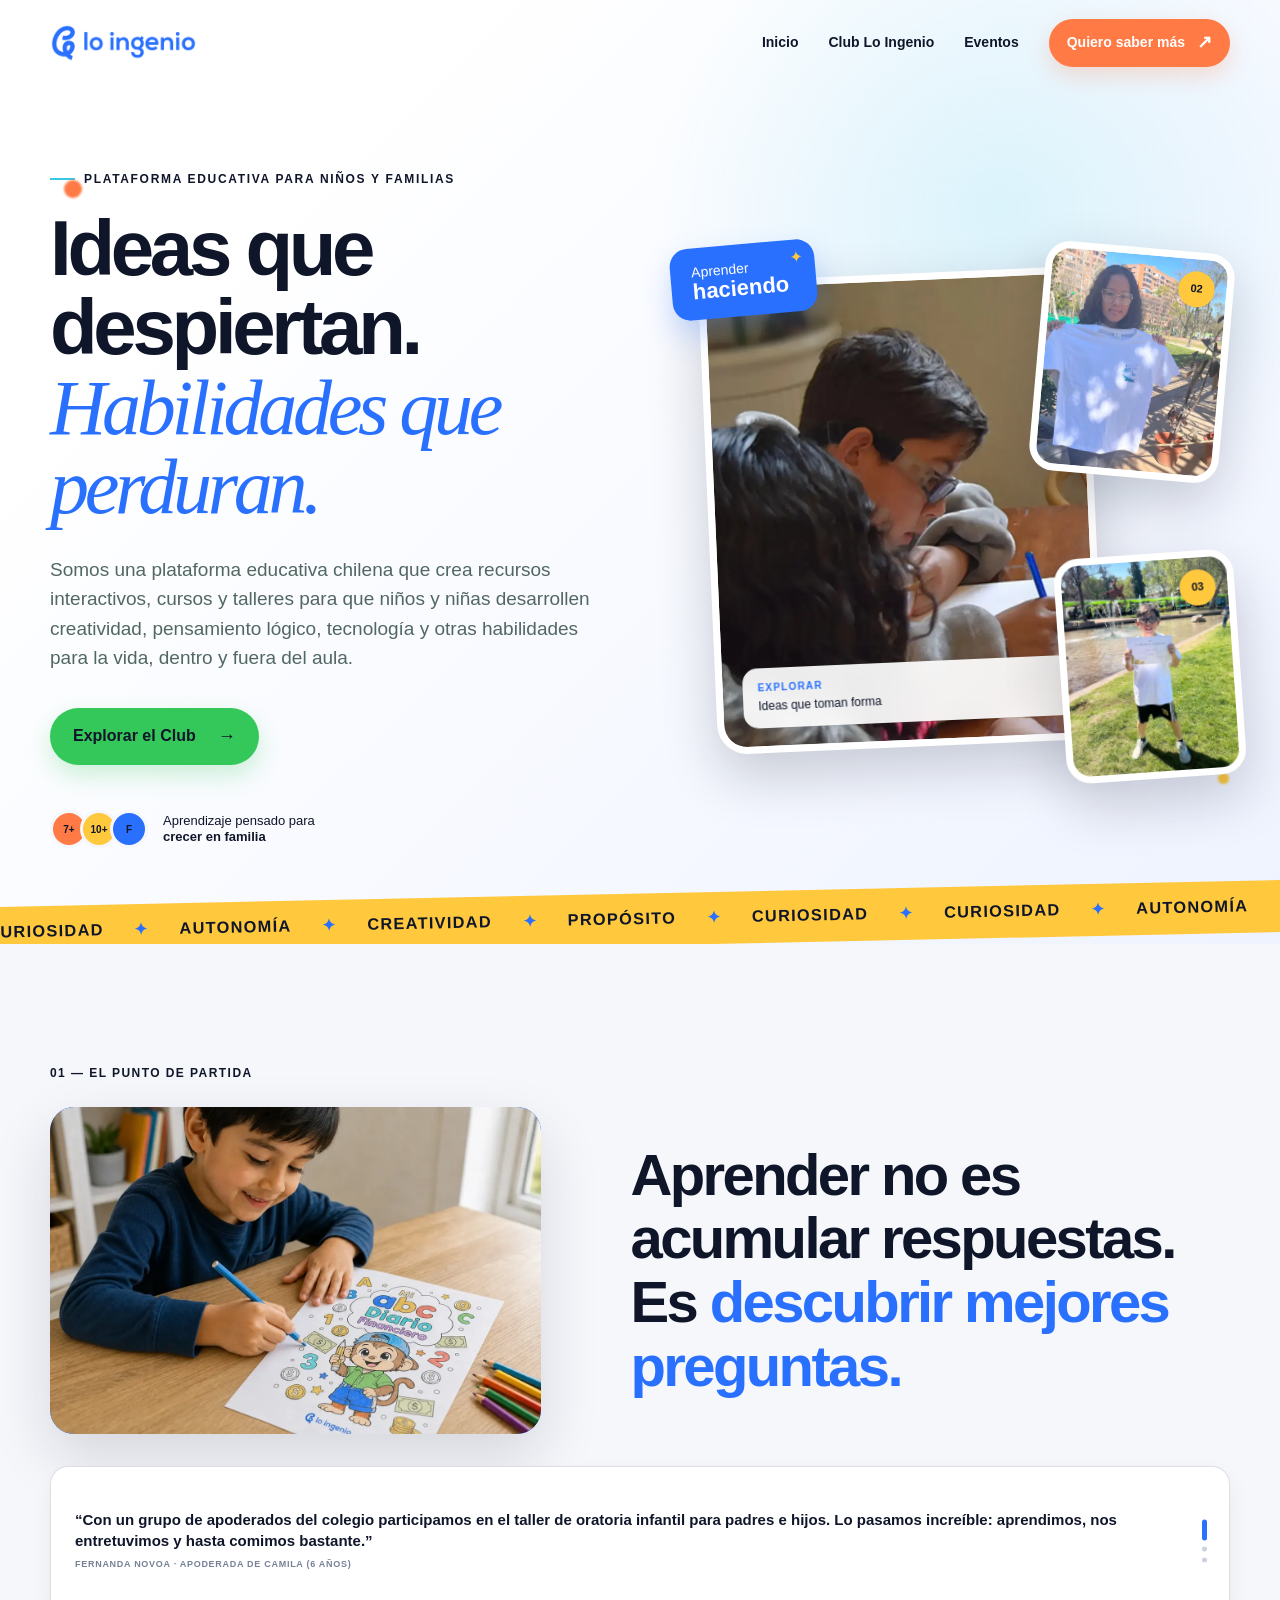
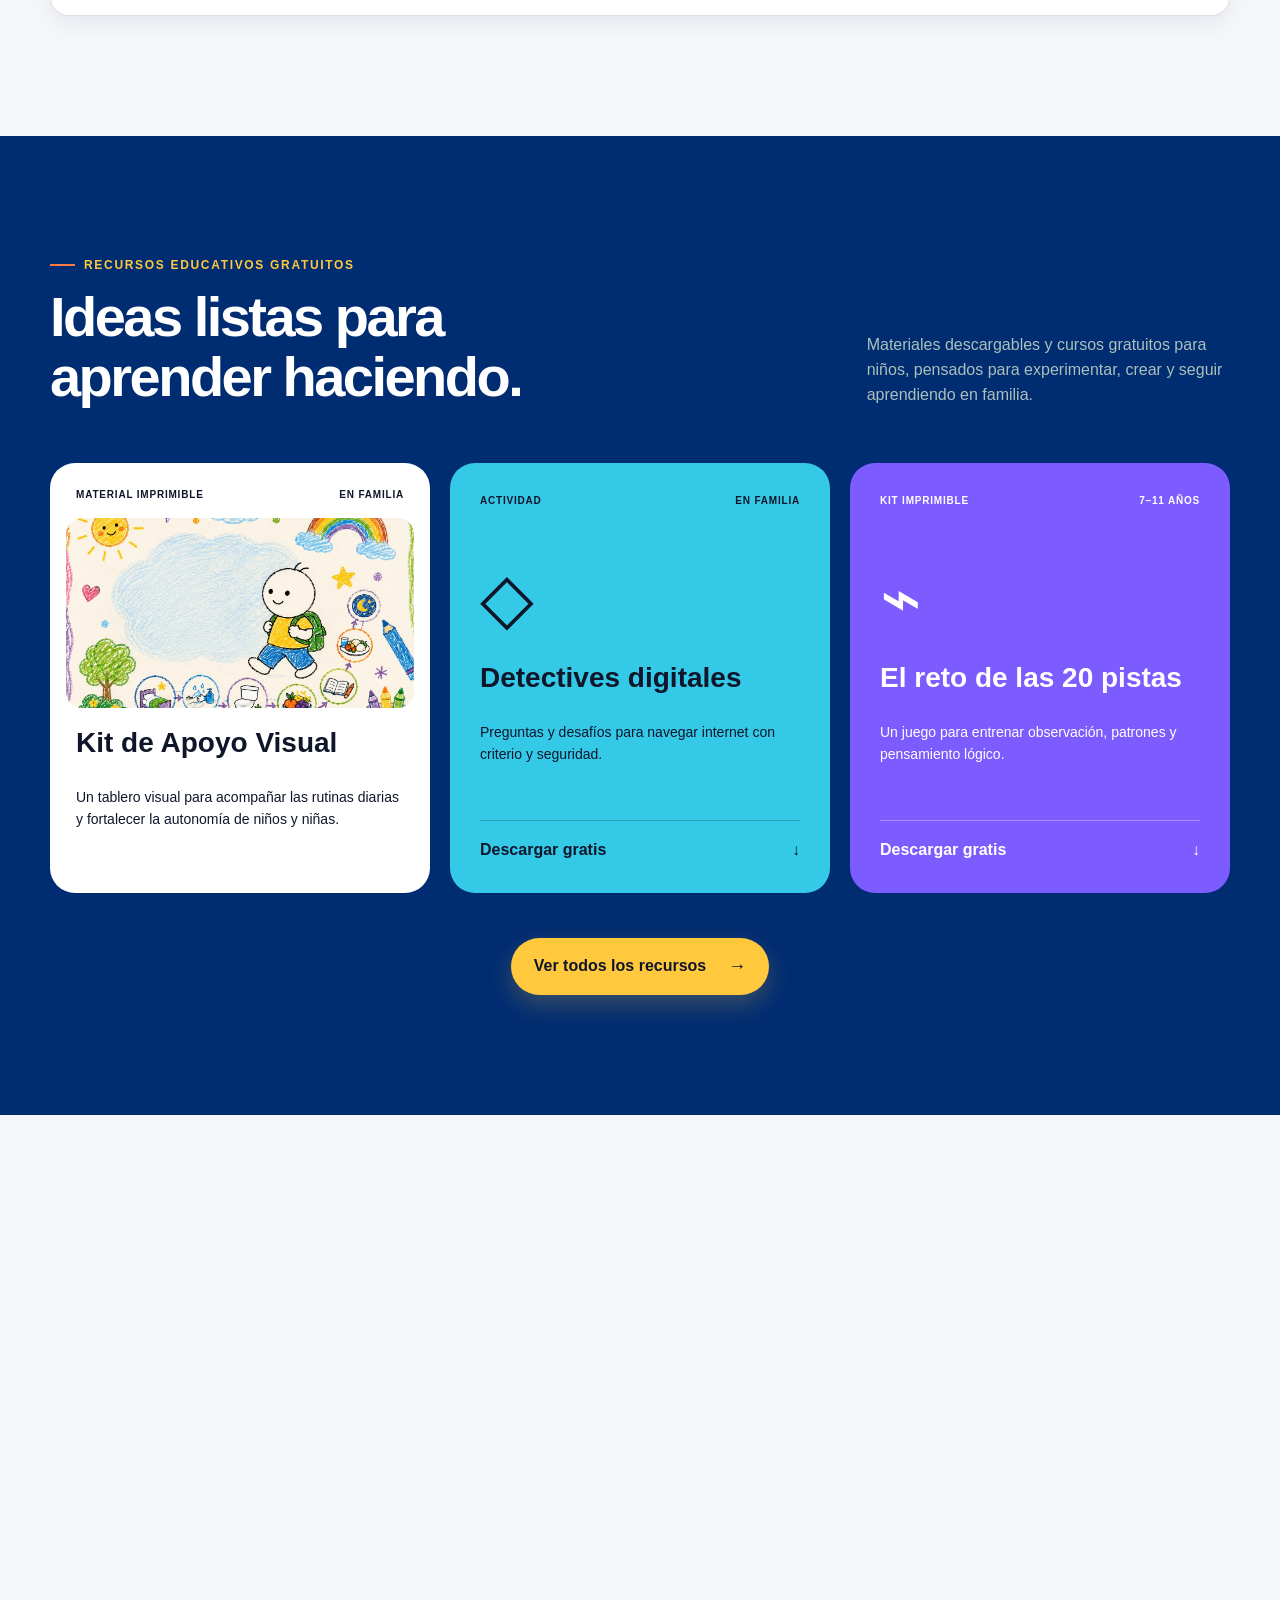
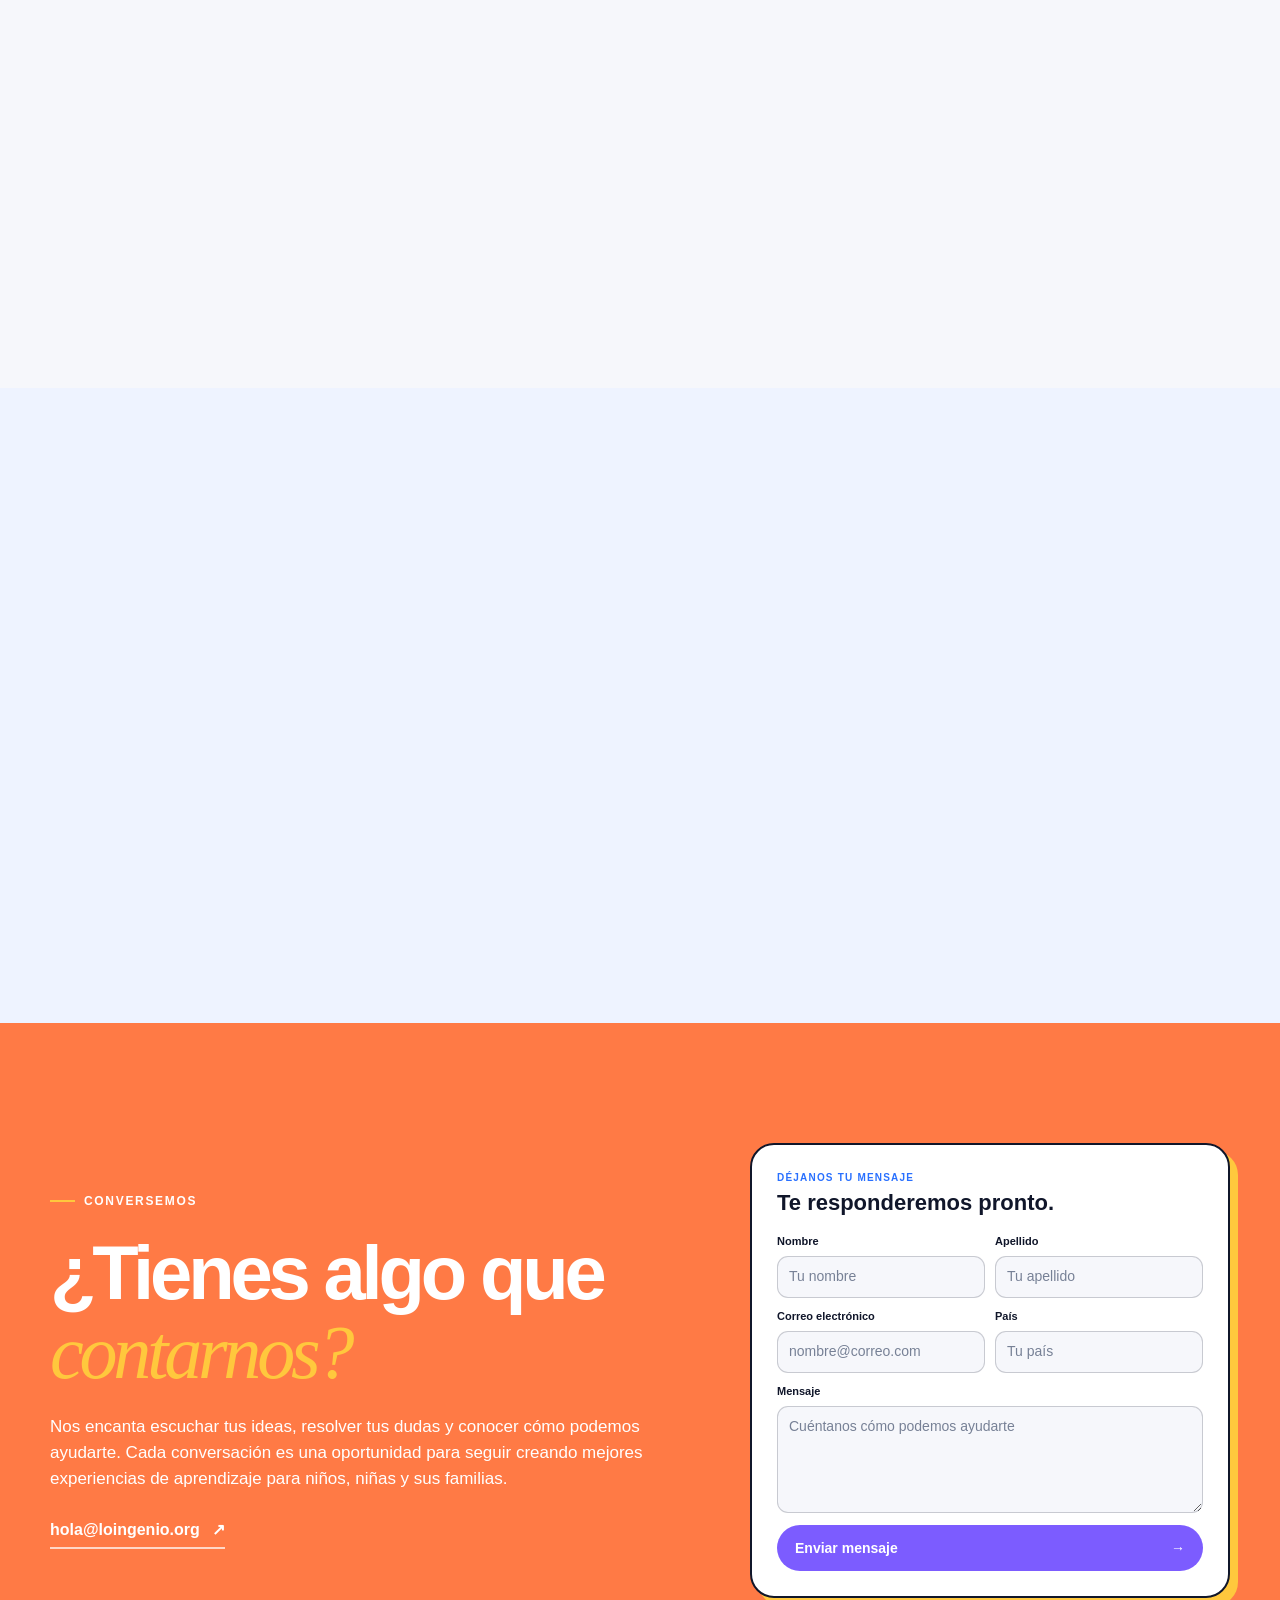
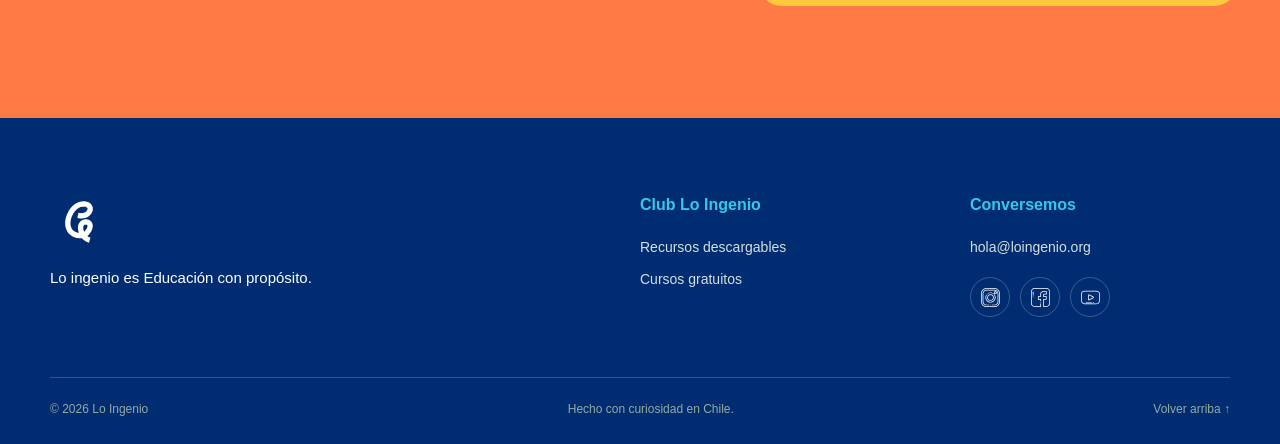
==== commit 8a1b3481: "Corregir y compactar formulario de contacto" ====
--- a/index.html
+++ b/index.html
@@ -19,7 +19,7 @@
   <title>Lo Ingenio | Educación con propósito para niños y familias</title>
   <link rel="icon" href="favicon.png" type="image/png">
   <link rel="apple-touch-icon" href="favicon.png">
-  <link rel="stylesheet" href="styles.css?v=20260724-9">
+  <link rel="stylesheet" href="styles.css?v=20260724-10">
   <script src="script.js?v=20260724-2" defer></script>
   <script type="application/ld+json">
   {"@context":"https://schema.org","@graph":[{"@type":"EducationalOrganization","@id":"https://www.loingenio.org/#organization","name":"Lo Ingenio","alternateName":["LoIngenio","loingenio.org"],"url":"https://www.loingenio.org/","logo":{"@type":"ImageObject","url":"https://www.loingenio.org/logo-lo-ingenio.png","contentUrl":"https://www.loingenio.org/logo-lo-ingenio.png","width":640,"height":165},"email":"hola@loingenio.org","contactPoint":{"@type":"ContactPoint","contactType":"Información y atención a familias","email":"hola@loingenio.org","availableLanguage":"Spanish"},"description":"Plataforma educativa chilena que crea recursos, cursos, talleres y experiencias de aprendizaje para desarrollar habilidades para la vida en niños y niñas.","slogan":"Educación con propósito","areaServed":["Chile","Latinoamérica"],"sameAs":["https://www.instagram.com/loingenio","https://www.facebook.com/loingenio/","https://www.youtube.com/@loingeniotv"]},{"@type":"WebSite","@id":"https://www.loingenio.org/#website","url":"https://www.loingenio.org/","name":"Lo Ingenio","alternateName":["LoIngenio","loingenio.org"],"inLanguage":"es-CL","publisher":{"@id":"https://www.loingenio.org/#organization"}},{"@type":"WebPage","@id":"https://www.loingenio.org/#webpage","url":"https://www.loingenio.org/","name":"Lo Ingenio | Educación con propósito para niños y familias","description":"Plataforma educativa chilena con recursos, cursos y talleres para niños y familias.","isPartOf":{"@id":"https://www.loingenio.org/#website"},"about":{"@id":"https://www.loingenio.org/#organization"},"primaryImageOfPage":{"@type":"ImageObject","url":"https://www.loingenio.org/images/taller-ninos-aprendiendo.webp"},"inLanguage":"es-CL"}]}
@@ -128,17 +128,16 @@
               <div class="contact-form-grid">
                 <label><span>Nombre</span><input type="text" name="fields[name]" autocomplete="given-name" placeholder="Tu nombre"></label>
                 <label><span>Apellido</span><input type="text" name="fields[last_name]" autocomplete="family-name" placeholder="Tu apellido"></label>
-                <label class="form-wide"><span>Correo electrónico</span><input type="email" name="fields[email]" autocomplete="email" placeholder="nombre@correo.com" required></label>
-                <label class="form-wide"><span>País</span><input type="text" name="fields[country]" autocomplete="country-name" placeholder="Tu país" required></label>
+                <label><span>Correo electrónico</span><input type="email" name="fields[email]" autocomplete="email" placeholder="nombre@correo.com" required></label>
+                <label><span>País</span><input type="text" name="fields[country]" autocomplete="country-name" placeholder="Tu país" required></label>
                 <label class="form-wide"><span>Mensaje</span><textarea name="fields[company]" maxlength="1024" rows="4" placeholder="Cuéntanos cómo podemos ayudarte"></textarea></label>
               </div>
               <input type="hidden" name="ml-submit" value="1">
               <input type="hidden" name="anticsrf" value="true">
               <div class="ml-form-embedSubmit">
                 <button type="submit" class="contact-submit primary">Enviar mensaje <span aria-hidden="true">→</span></button>
-                <button type="button" class="contact-submit loading" disabled hidden><span class="ml-form-embedSubmitLoad" aria-hidden="true"></span><span class="sr-only">Enviando mensaje</span></button>
+                <button type="button" class="contact-submit loading" disabled style="display:none"><span class="ml-form-embedSubmitLoad" aria-hidden="true"></span><span class="sr-only">Enviando mensaje</span></button>
               </div>
-              <p class="form-note">Al enviar, tus datos se almacenarán de forma segura en MailerLite para responder tu consulta.</p>
             </form>
           </div>
           <div class="row-success contact-success" hidden>
@@ -147,7 +146,6 @@
             <p>Recibimos tu mensaje correctamente. Nos pondremos en contacto contigo pronto.</p>
           </div>
         </div>
-        <div class="cta-doodle" aria-hidden="true">✦</div>
       </div>
     </section>
   </main>
--- a/styles.css
+++ b/styles.css
@@ -69,39 +69,38 @@
 .cta-section .cta-inner>p:not(.eyebrow){max-width:760px}.cta-contact{display:flex;flex-direction:column;align-items:center;gap:10px}.cta-contact>span{font-size:13px;font-weight:800;text-transform:uppercase;letter-spacing:.1em}.cta-contact .button{gap:18px}.cta-contact .button b{font-size:18px}@media(max-width:600px){.cta-section h2{font-size:44px}.cta-section .cta-inner>p:not(.eyebrow){font-size:16px}.cta-contact .button{font-size:15px}}
 
 /* Formulario de contacto conectado a MailerLite */
-.cta-form-layout{display:grid;grid-template-columns:minmax(0,.9fr) minmax(380px,.72fr);gap:clamp(45px,7vw,100px);align-items:center;text-align:left}
+.cta-form-layout{display:grid;grid-template-columns:minmax(0,1fr) minmax(360px,480px);gap:clamp(40px,6vw,80px);align-items:center;text-align:left}
 .cta-form-layout .eyebrow{justify-content:flex-start}
 .cta-form-layout h2{font-size:clamp(48px,6vw,76px);margin:22px 0}
 .cta-form-layout .cta-copy>p:not(.eyebrow){max-width:620px;margin:0 0 25px;font-size:17px}
 .cta-email{display:inline-flex;align-items:center;gap:12px;padding-bottom:4px;border-bottom:2px solid rgba(255,255,255,.7);font-weight:800}
 .cta-email span{transition:transform .2s}
 .cta-email:hover span{transform:translate(3px,-3px)}
-.contact-form-card{position:relative;z-index:2;width:100%;padding:34px;border:2px solid var(--ink);border-radius:28px;background:#fff;color:var(--ink);box-shadow:12px 12px 0 var(--yellow)}
+.contact-form-card{position:relative;z-index:2;width:100%;max-width:480px;padding:25px;border:2px solid var(--ink);border-radius:24px;background:#fff;color:var(--ink);box-shadow:8px 8px 0 var(--yellow)}
 .contact-form-card .form-kicker{margin:0 0 5px!important;color:var(--blue);font-size:10px!important;font-weight:800;text-transform:uppercase;letter-spacing:.12em}
-.contact-form-card h3{margin:0 0 23px;font-size:26px;line-height:1.15}
-.contact-form-grid{display:grid;grid-template-columns:1fr 1fr;gap:14px}
+.contact-form-card h3{margin:0 0 17px;font-size:22px;line-height:1.15}
+.contact-form-grid{display:grid;grid-template-columns:1fr 1fr;gap:10px}
 .contact-form-grid label{display:flex;flex-direction:column;gap:6px;text-align:left}
 .contact-form-grid label>span{font-size:11px;font-weight:800}
 .contact-form-grid .form-wide{grid-column:1/-1}
-.contact-form-grid input,.contact-form-grid textarea{width:100%;min-height:48px;border:1px solid rgba(16,22,42,.2);border-radius:13px;background:#f6f7fb;color:var(--ink);font:inherit;font-size:15px;padding:12px 14px;outline:none;transition:border-color .2s,box-shadow .2s,background .2s}
-.contact-form-grid textarea{min-height:105px;resize:vertical}
+.contact-form-grid input,.contact-form-grid textarea{width:100%;min-height:42px;border:1px solid rgba(16,22,42,.2);border-radius:11px;background:#f6f7fb;color:var(--ink);font:inherit;font-size:14px;padding:9px 11px;outline:none;transition:border-color .2s,box-shadow .2s,background .2s}
+.contact-form-grid textarea{min-height:74px;resize:vertical}
 .contact-form-grid input:focus,.contact-form-grid textarea:focus{border-color:var(--blue);background:#fff;box-shadow:0 0 0 3px rgba(41,112,255,.14)}
 .contact-form-grid input::placeholder,.contact-form-grid textarea::placeholder{color:#778196}
-.ml-form-embedSubmit{margin-top:16px}
-.contact-submit{display:flex;align-items:center;justify-content:space-between;width:100%;min-height:52px;border:0;border-radius:999px;background:var(--purple);color:#fff;padding:13px 20px;font:800 15px/1 Inter,-apple-system,BlinkMacSystemFont,"Segoe UI",sans-serif;cursor:pointer;transition:transform .2s,background .2s}
+.ml-form-embedSubmit{margin-top:12px}
+.contact-submit{display:flex;align-items:center;justify-content:space-between;width:100%;min-height:46px;border:0;border-radius:999px;background:var(--purple);color:#fff;padding:11px 18px;font:800 14px/1 Inter,-apple-system,BlinkMacSystemFont,"Segoe UI",sans-serif;cursor:pointer;transition:transform .2s,background .2s}
 .contact-submit:hover{background:#6847f2;transform:translateY(-2px)}
 .contact-submit.loading{justify-content:center;cursor:wait}
 .ml-form-embedSubmitLoad{display:inline-block;width:18px;height:18px;border:3px solid rgba(255,255,255,.45);border-top-color:#fff;border-radius:50%;animation:contact-spin .8s linear infinite}
-.form-note{margin:11px 3px 0!important;color:#657083;font-size:10px!important;line-height:1.4}
-.contact-success{min-height:350px;display:flex;flex-direction:column;align-items:center;justify-content:center;text-align:center}
+.contact-success{min-height:285px;display:flex;flex-direction:column;align-items:center;justify-content:center;text-align:center}
 .contact-success[hidden]{display:none}
 .contact-success>span{display:grid;place-items:center;width:58px;height:58px;margin-bottom:20px;border-radius:50%;background:var(--green);font-size:27px;font-weight:900}
 .contact-success h3{margin-bottom:10px}
 .contact-success p{max-width:330px!important;margin:0!important;color:#657083;font-size:15px!important}
 .sr-only{position:absolute;width:1px;height:1px;padding:0;margin:-1px;overflow:hidden;clip:rect(0,0,0,0);white-space:nowrap;border:0}
 @keyframes contact-spin{to{transform:rotate(360deg)}}
-@media(max-width:900px){.cta-form-layout{grid-template-columns:1fr;max-width:720px}.cta-form-layout .cta-copy{text-align:center}.cta-form-layout .eyebrow{justify-content:center}.cta-form-layout .cta-copy>p:not(.eyebrow){margin-left:auto;margin-right:auto}.contact-form-card{max-width:600px;margin:auto}}
-@media(max-width:600px){.cta-form-layout{gap:35px}.cta-form-layout h2{font-size:44px}.contact-form-card{padding:25px 20px;border-radius:22px;box-shadow:7px 7px 0 var(--yellow)}.contact-form-grid{grid-template-columns:1fr}.contact-form-grid label{grid-column:1}.contact-form-card h3{font-size:22px}.cta-email{font-size:14px}}
+@media(max-width:900px){.cta-form-layout{grid-template-columns:1fr;max-width:720px}.cta-form-layout .cta-copy{text-align:center}.cta-form-layout .eyebrow{justify-content:center}.cta-form-layout .cta-copy>p:not(.eyebrow){margin-left:auto;margin-right:auto}.contact-form-card{margin:auto}}
+@media(max-width:600px){.cta-form-layout{gap:32px}.cta-form-layout h2{font-size:44px}.contact-form-card{padding:21px 17px;border-radius:20px;box-shadow:6px 6px 0 var(--yellow)}.contact-form-grid{grid-template-columns:1fr}.contact-form-grid label{grid-column:1}.contact-form-card h3{font-size:20px;margin-bottom:14px}.cta-email{font-size:14px}}
 
 .course-icon,.course-symbol{display:grid;place-items:center;width:58px;height:58px;border-radius:18px}.course-icon svg,.course-symbol svg{width:28px;height:28px;fill:none;stroke:currentColor;stroke-width:1.8;stroke-linecap:round;stroke-linejoin:round}.coral-icon{background:rgba(255,122,69,.16);color:var(--coral)}.turquoise-icon{background:rgba(53,201,232,.18);color:var(--turquoise-dark)}.purple-icon{background:rgba(124,92,255,.14);color:var(--purple)}.course-symbol{justify-self:end;width:48px;height:48px;border:1px solid var(--line);border-radius:50%;color:var(--blue);transition:.25s}.course-symbol svg{width:23px;height:23px}.course-item:hover .course-symbol{background:var(--blue);border-color:var(--blue);color:#fff;transform:scale(1.06)}.course-name p{max-width:660px}.course-item{grid-template-columns:80px 1fr 2.2fr 60px}@media(max-width:900px){.course-item{grid-template-columns:68px 1fr 52px}.course-icon{grid-column:1;grid-row:1 / 3}.course-symbol{grid-column:3;grid-row:1 / 3}.course-type{grid-column:2;grid-row:1}.course-name{grid-column:2;grid-row:2}}@media(max-width:600px){.course-item{grid-template-columns:55px 1fr 42px;gap:12px}.course-icon{width:48px;height:48px;border-radius:14px}.course-icon svg{width:24px;height:24px}.course-symbol{width:38px;height:38px}.course-symbol svg{width:19px;height:19px}.course-type{font-size:10px}.course-name h3{font-size:18px}}
 
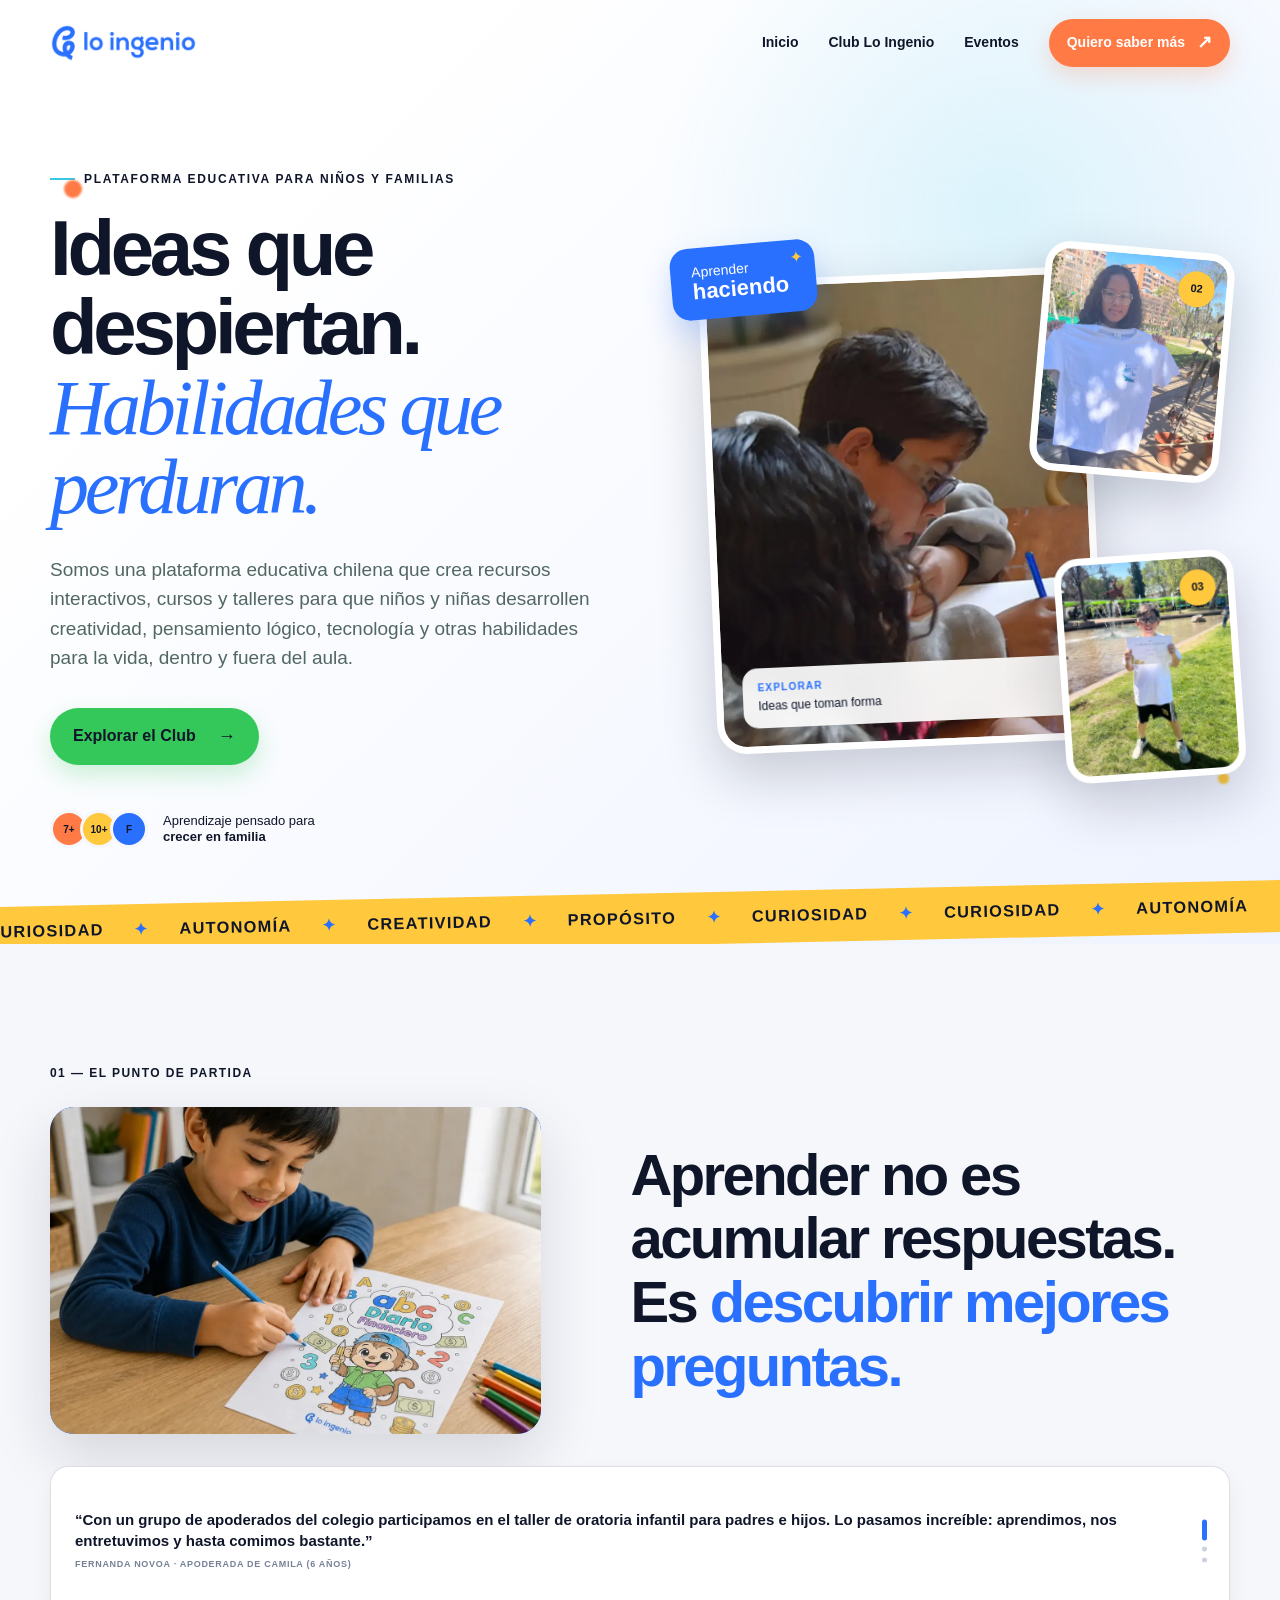
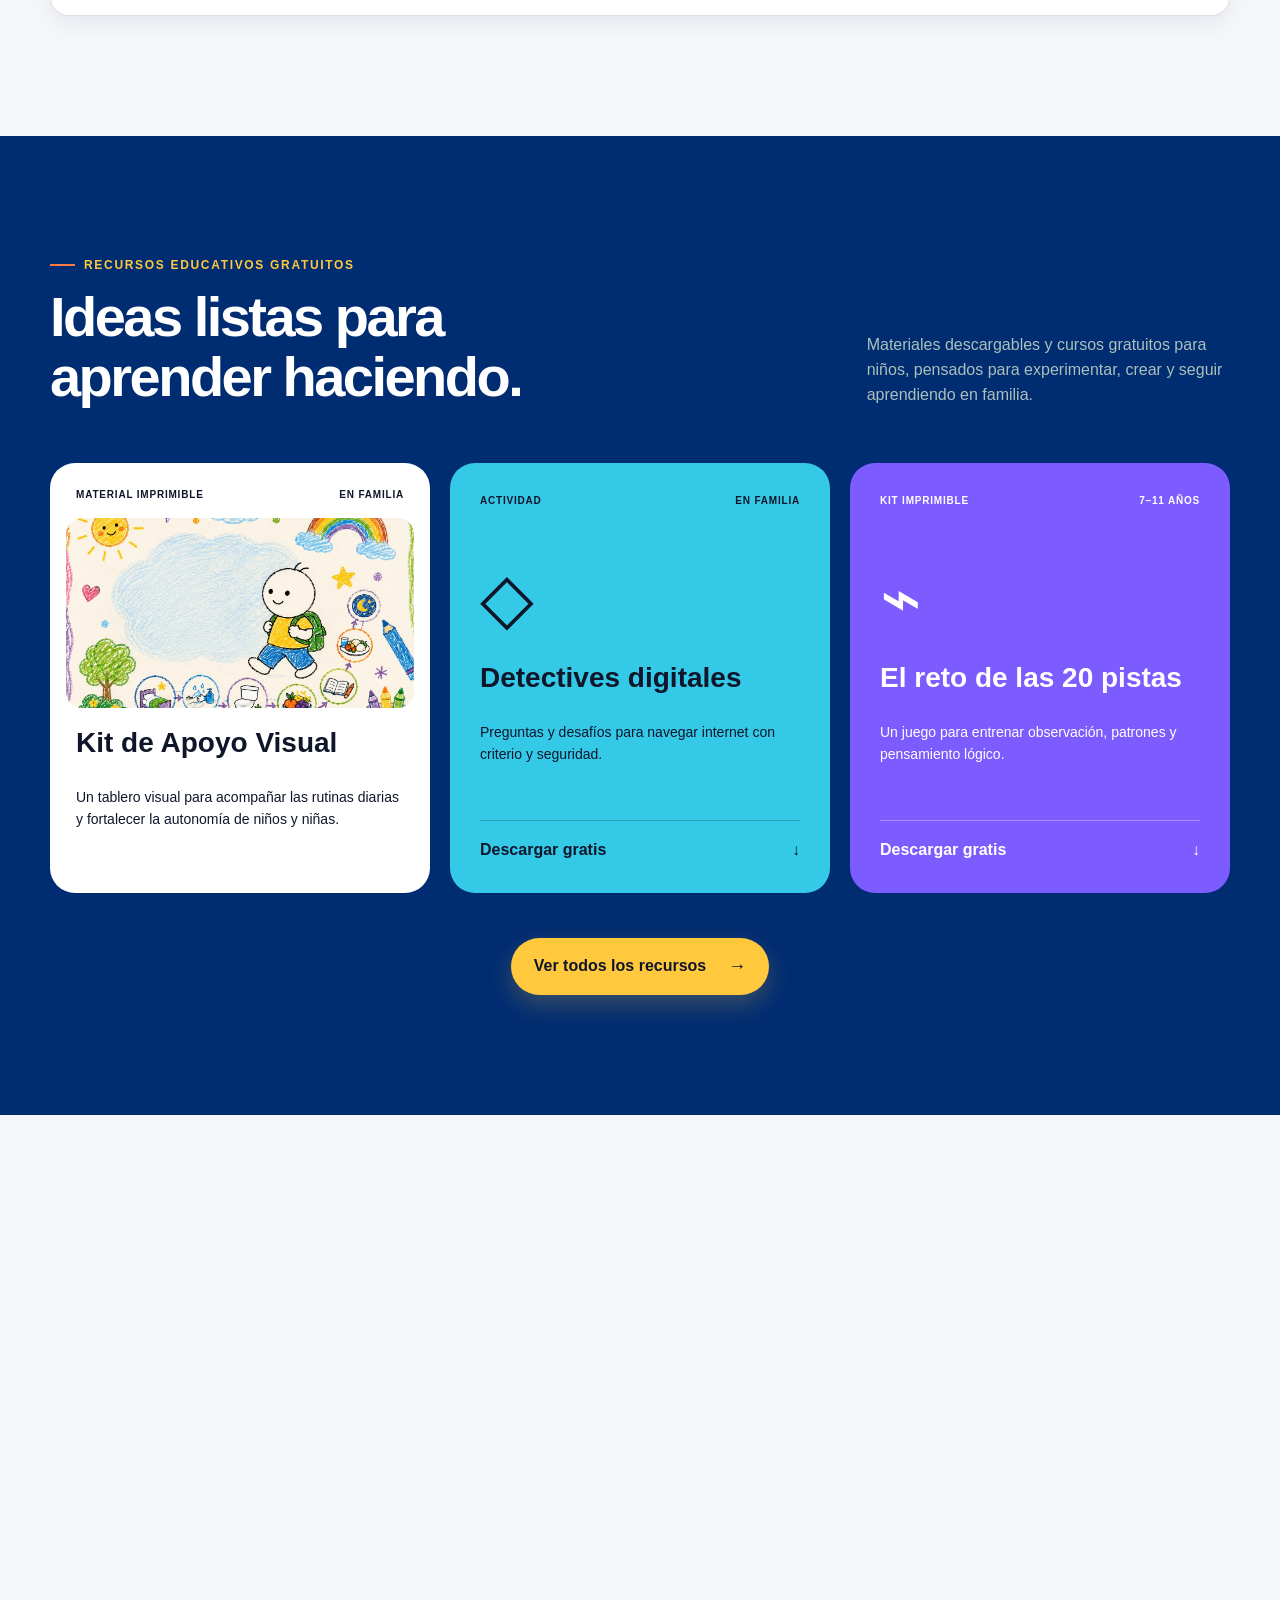
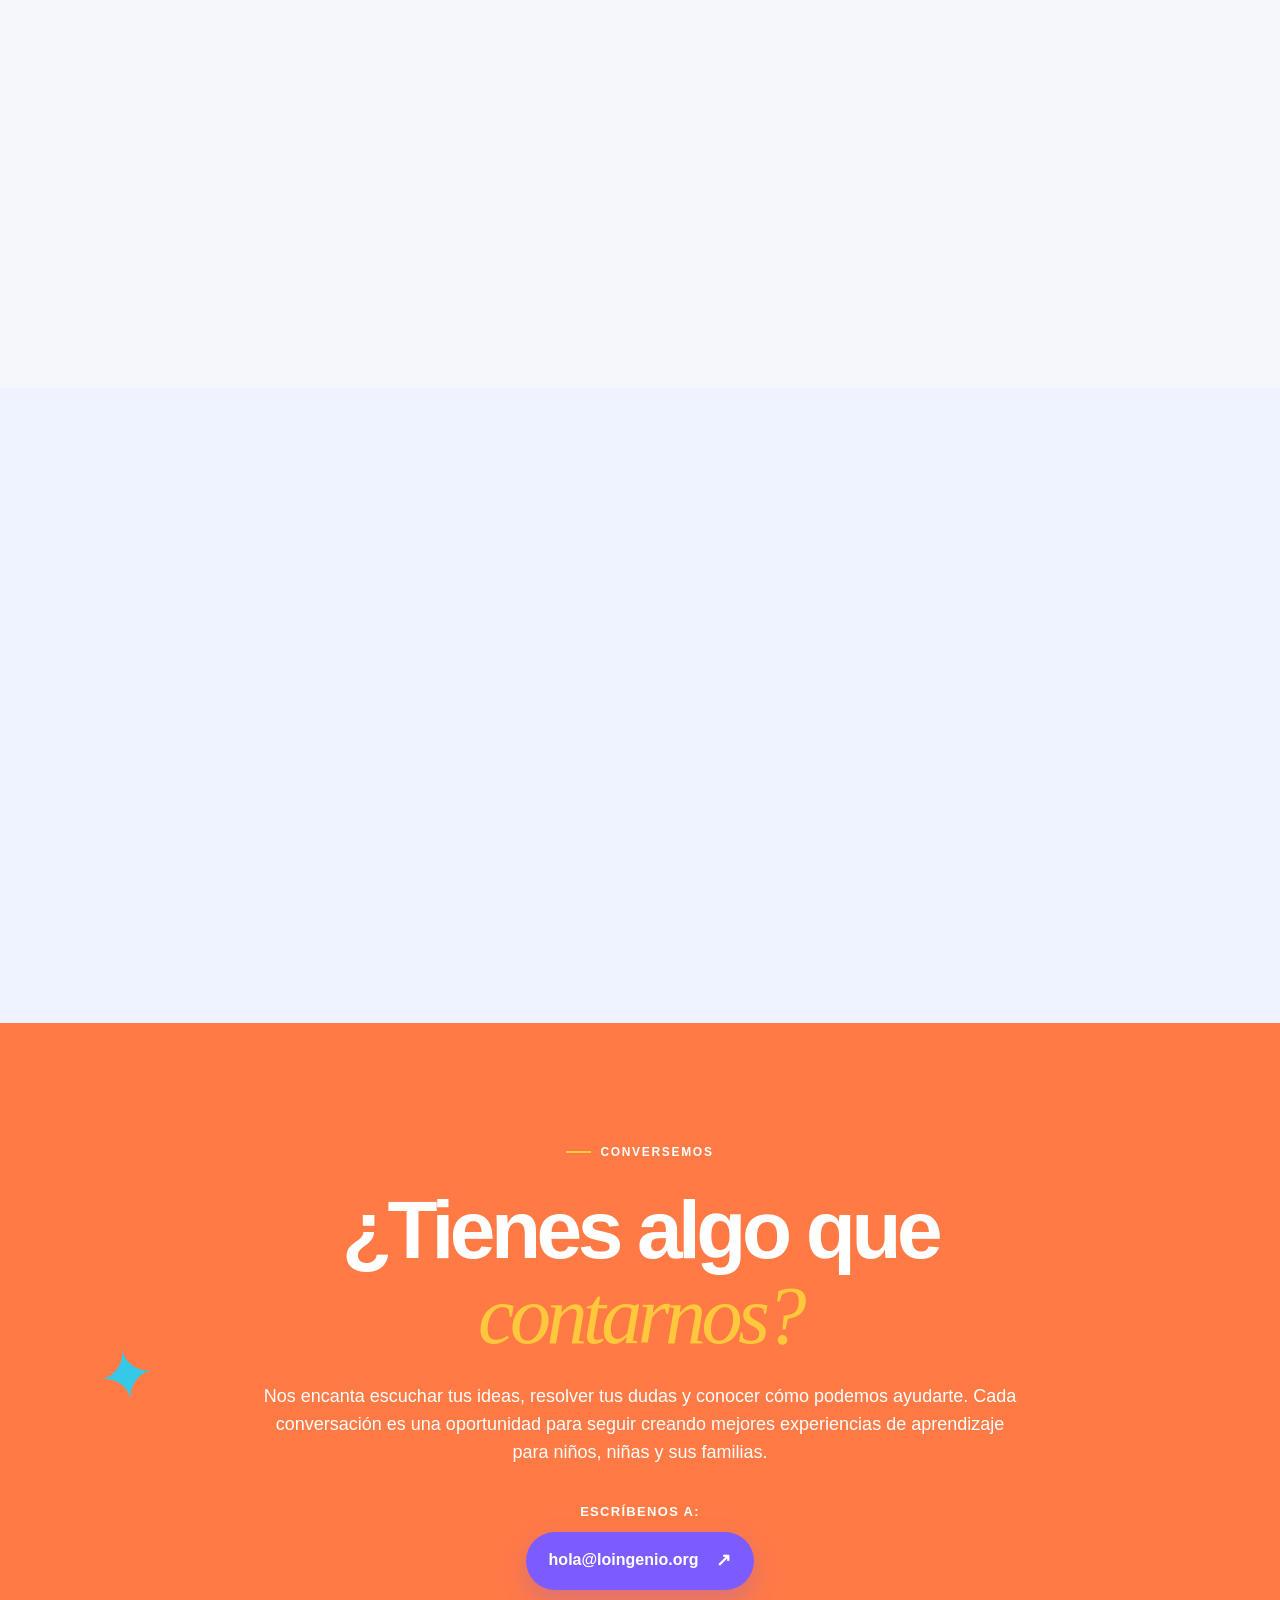
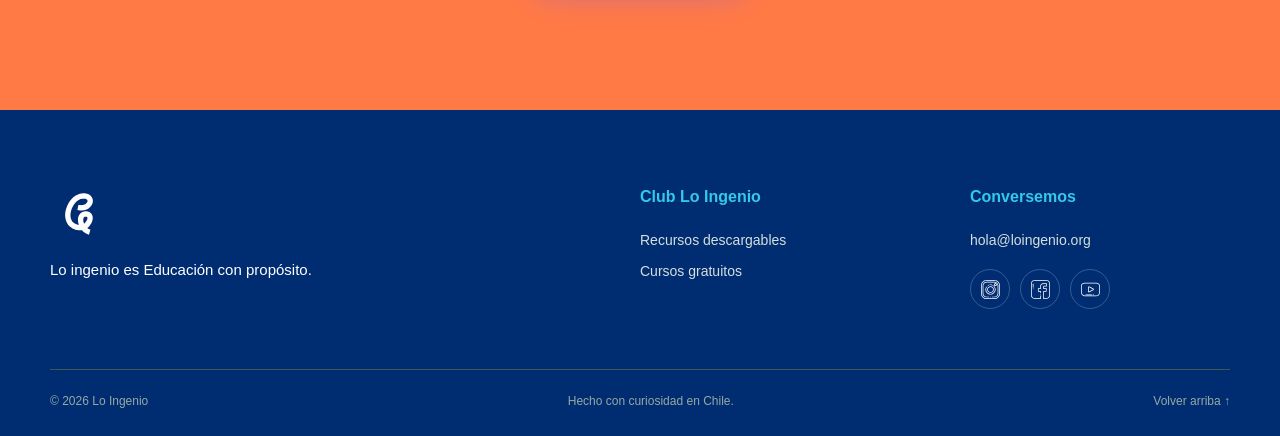
==== commit fe472dba: "Restaurar llamado de contacto original" ====
--- a/index.html
+++ b/index.html
@@ -19,8 +19,8 @@
   <title>Lo Ingenio | Educación con propósito para niños y familias</title>
   <link rel="icon" href="favicon.png" type="image/png">
   <link rel="apple-touch-icon" href="favicon.png">
-  <link rel="stylesheet" href="styles.css?v=20260724-10">
-  <script src="script.js?v=20260724-2" defer></script>
+  <link rel="stylesheet" href="styles.css?v=20260724-11">
+  <script src="script.js?v=20260724-3" defer></script>
   <script type="application/ld+json">
   {"@context":"https://schema.org","@graph":[{"@type":"EducationalOrganization","@id":"https://www.loingenio.org/#organization","name":"Lo Ingenio","alternateName":["LoIngenio","loingenio.org"],"url":"https://www.loingenio.org/","logo":{"@type":"ImageObject","url":"https://www.loingenio.org/logo-lo-ingenio.png","contentUrl":"https://www.loingenio.org/logo-lo-ingenio.png","width":640,"height":165},"email":"hola@loingenio.org","contactPoint":{"@type":"ContactPoint","contactType":"Información y atención a familias","email":"hola@loingenio.org","availableLanguage":"Spanish"},"description":"Plataforma educativa chilena que crea recursos, cursos, talleres y experiencias de aprendizaje para desarrollar habilidades para la vida en niños y niñas.","slogan":"Educación con propósito","areaServed":["Chile","Latinoamérica"],"sameAs":["https://www.instagram.com/loingenio","https://www.facebook.com/loingenio/","https://www.youtube.com/@loingeniotv"]},{"@type":"WebSite","@id":"https://www.loingenio.org/#website","url":"https://www.loingenio.org/","name":"Lo Ingenio","alternateName":["LoIngenio","loingenio.org"],"inLanguage":"es-CL","publisher":{"@id":"https://www.loingenio.org/#organization"}},{"@type":"WebPage","@id":"https://www.loingenio.org/#webpage","url":"https://www.loingenio.org/","name":"Lo Ingenio | Educación con propósito para niños y familias","description":"Plataforma educativa chilena con recursos, cursos y talleres para niños y familias.","isPartOf":{"@id":"https://www.loingenio.org/#website"},"about":{"@id":"https://www.loingenio.org/#organization"},"primaryImageOfPage":{"@type":"ImageObject","url":"https://www.loingenio.org/images/taller-ninos-aprendiendo.webp"},"inLanguage":"es-CL"}]}
   </script>
@@ -111,43 +111,7 @@
       </div>
     </section>
 
-    <section class="cta-section" id="contacto">
-      <div class="container cta-inner cta-form-layout reveal">
-        <div class="cta-copy">
-          <p class="eyebrow"><span></span> Conversemos</p>
-          <h2>¿Tienes algo que<br><em>contarnos?</em></h2>
-          <p>Nos encanta escuchar tus ideas, resolver tus dudas y conocer cómo podemos ayudarte. Cada conversación es una oportunidad para seguir creando mejores experiencias de aprendizaje para niños, niñas y sus familias.</p>
-          <a class="cta-email" href="mailto:hola@loingenio.org">hola@loingenio.org <span aria-hidden="true">↗</span></a>
-        </div>
-
-        <div id="mlb2-44111574" class="contact-form-card ml-form-embedContainer ml-subscribe-form ml-subscribe-form-44111574" data-mailerlite-form>
-          <div class="row-form">
-            <p class="form-kicker">Déjanos tu mensaje</p>
-            <h3>Te responderemos pronto.</h3>
-            <form class="ml-block-form" action="https://assets.mailerlite.com/jsonp/2514975/forms/193908274732467554/subscribe" method="post" target="_blank">
-              <div class="contact-form-grid">
-                <label><span>Nombre</span><input type="text" name="fields[name]" autocomplete="given-name" placeholder="Tu nombre"></label>
-                <label><span>Apellido</span><input type="text" name="fields[last_name]" autocomplete="family-name" placeholder="Tu apellido"></label>
-                <label><span>Correo electrónico</span><input type="email" name="fields[email]" autocomplete="email" placeholder="nombre@correo.com" required></label>
-                <label><span>País</span><input type="text" name="fields[country]" autocomplete="country-name" placeholder="Tu país" required></label>
-                <label class="form-wide"><span>Mensaje</span><textarea name="fields[company]" maxlength="1024" rows="4" placeholder="Cuéntanos cómo podemos ayudarte"></textarea></label>
-              </div>
-              <input type="hidden" name="ml-submit" value="1">
-              <input type="hidden" name="anticsrf" value="true">
-              <div class="ml-form-embedSubmit">
-                <button type="submit" class="contact-submit primary">Enviar mensaje <span aria-hidden="true">→</span></button>
-                <button type="button" class="contact-submit loading" disabled style="display:none"><span class="ml-form-embedSubmitLoad" aria-hidden="true"></span><span class="sr-only">Enviando mensaje</span></button>
-              </div>
-            </form>
-          </div>
-          <div class="row-success contact-success" hidden>
-            <span aria-hidden="true">✓</span>
-            <h3>¡Gracias por escribirnos!</h3>
-            <p>Recibimos tu mensaje correctamente. Nos pondremos en contacto contigo pronto.</p>
-          </div>
-        </div>
-      </div>
-    </section>
+    <section class="cta-section" id="contacto"><div class="container cta-inner reveal"><p class="eyebrow"><span></span> Conversemos</p><h2>¿Tienes algo que<br><em>contarnos?</em></h2><p>Nos encanta escuchar tus ideas, resolver tus dudas y conocer cómo podemos ayudarte. Cada conversación es una oportunidad para seguir creando mejores experiencias de aprendizaje para niños, niñas y sus familias.</p><div class="cta-contact"><span>Escríbenos a:</span><a class="button button-coral" href="mailto:hola@loingenio.org">hola@loingenio.org <b>↗</b></a></div><div class="cta-doodle">✦</div></div></section>
   </main>
 
   <footer><div class="container footer-grid"><div><a class="footer-logo footer-mark" href="/" aria-label="Ir al inicio de Lo Ingenio"><img src="/footer-mark.svg" width="1080" height="1080" alt="" loading="lazy" decoding="async"></a><p>Lo ingenio es Educación con propósito.</p></div><div><strong>Club Lo Ingenio</strong><a href="/club/#recursos">Recursos descargables</a><a href="/club/#cursos">Cursos gratuitos</a></div><div><strong>Conversemos</strong><a href="mailto:hola@loingenio.org">hola@loingenio.org</a><div class="social-links"><a href="https://www.instagram.com/loingenio" target="_blank" rel="noopener noreferrer" aria-label="Instagram de Lo Ingenio"><img src="/icon-instagram.svg" alt="" loading="lazy"></a><a href="https://www.facebook.com/loingenio/" target="_blank" rel="noopener noreferrer" aria-label="Facebook de Lo Ingenio"><img src="/icon-facebook.svg" alt="" loading="lazy"></a><a href="https://www.youtube.com/@loingeniotv" target="_blank" rel="noopener noreferrer" aria-label="YouTube de Lo Ingenio"><img src="/icon-youtube.svg" alt="" loading="lazy"></a></div></div></div><div class="container footer-bottom"><span>© <span data-year></span> Lo Ingenio</span><span>Hecho con curiosidad en Chile.</span><a href="#inicio">Volver arriba ↑</a></div></footer>
--- a/styles.css
+++ b/styles.css
@@ -68,40 +68,6 @@
 
 .cta-section .cta-inner>p:not(.eyebrow){max-width:760px}.cta-contact{display:flex;flex-direction:column;align-items:center;gap:10px}.cta-contact>span{font-size:13px;font-weight:800;text-transform:uppercase;letter-spacing:.1em}.cta-contact .button{gap:18px}.cta-contact .button b{font-size:18px}@media(max-width:600px){.cta-section h2{font-size:44px}.cta-section .cta-inner>p:not(.eyebrow){font-size:16px}.cta-contact .button{font-size:15px}}
 
-/* Formulario de contacto conectado a MailerLite */
-.cta-form-layout{display:grid;grid-template-columns:minmax(0,1fr) minmax(360px,480px);gap:clamp(40px,6vw,80px);align-items:center;text-align:left}
-.cta-form-layout .eyebrow{justify-content:flex-start}
-.cta-form-layout h2{font-size:clamp(48px,6vw,76px);margin:22px 0}
-.cta-form-layout .cta-copy>p:not(.eyebrow){max-width:620px;margin:0 0 25px;font-size:17px}
-.cta-email{display:inline-flex;align-items:center;gap:12px;padding-bottom:4px;border-bottom:2px solid rgba(255,255,255,.7);font-weight:800}
-.cta-email span{transition:transform .2s}
-.cta-email:hover span{transform:translate(3px,-3px)}
-.contact-form-card{position:relative;z-index:2;width:100%;max-width:480px;padding:25px;border:2px solid var(--ink);border-radius:24px;background:#fff;color:var(--ink);box-shadow:8px 8px 0 var(--yellow)}
-.contact-form-card .form-kicker{margin:0 0 5px!important;color:var(--blue);font-size:10px!important;font-weight:800;text-transform:uppercase;letter-spacing:.12em}
-.contact-form-card h3{margin:0 0 17px;font-size:22px;line-height:1.15}
-.contact-form-grid{display:grid;grid-template-columns:1fr 1fr;gap:10px}
-.contact-form-grid label{display:flex;flex-direction:column;gap:6px;text-align:left}
-.contact-form-grid label>span{font-size:11px;font-weight:800}
-.contact-form-grid .form-wide{grid-column:1/-1}
-.contact-form-grid input,.contact-form-grid textarea{width:100%;min-height:42px;border:1px solid rgba(16,22,42,.2);border-radius:11px;background:#f6f7fb;color:var(--ink);font:inherit;font-size:14px;padding:9px 11px;outline:none;transition:border-color .2s,box-shadow .2s,background .2s}
-.contact-form-grid textarea{min-height:74px;resize:vertical}
-.contact-form-grid input:focus,.contact-form-grid textarea:focus{border-color:var(--blue);background:#fff;box-shadow:0 0 0 3px rgba(41,112,255,.14)}
-.contact-form-grid input::placeholder,.contact-form-grid textarea::placeholder{color:#778196}
-.ml-form-embedSubmit{margin-top:12px}
-.contact-submit{display:flex;align-items:center;justify-content:space-between;width:100%;min-height:46px;border:0;border-radius:999px;background:var(--purple);color:#fff;padding:11px 18px;font:800 14px/1 Inter,-apple-system,BlinkMacSystemFont,"Segoe UI",sans-serif;cursor:pointer;transition:transform .2s,background .2s}
-.contact-submit:hover{background:#6847f2;transform:translateY(-2px)}
-.contact-submit.loading{justify-content:center;cursor:wait}
-.ml-form-embedSubmitLoad{display:inline-block;width:18px;height:18px;border:3px solid rgba(255,255,255,.45);border-top-color:#fff;border-radius:50%;animation:contact-spin .8s linear infinite}
-.contact-success{min-height:285px;display:flex;flex-direction:column;align-items:center;justify-content:center;text-align:center}
-.contact-success[hidden]{display:none}
-.contact-success>span{display:grid;place-items:center;width:58px;height:58px;margin-bottom:20px;border-radius:50%;background:var(--green);font-size:27px;font-weight:900}
-.contact-success h3{margin-bottom:10px}
-.contact-success p{max-width:330px!important;margin:0!important;color:#657083;font-size:15px!important}
-.sr-only{position:absolute;width:1px;height:1px;padding:0;margin:-1px;overflow:hidden;clip:rect(0,0,0,0);white-space:nowrap;border:0}
-@keyframes contact-spin{to{transform:rotate(360deg)}}
-@media(max-width:900px){.cta-form-layout{grid-template-columns:1fr;max-width:720px}.cta-form-layout .cta-copy{text-align:center}.cta-form-layout .eyebrow{justify-content:center}.cta-form-layout .cta-copy>p:not(.eyebrow){margin-left:auto;margin-right:auto}.contact-form-card{margin:auto}}
-@media(max-width:600px){.cta-form-layout{gap:32px}.cta-form-layout h2{font-size:44px}.contact-form-card{padding:21px 17px;border-radius:20px;box-shadow:6px 6px 0 var(--yellow)}.contact-form-grid{grid-template-columns:1fr}.contact-form-grid label{grid-column:1}.contact-form-card h3{font-size:20px;margin-bottom:14px}.cta-email{font-size:14px}}
-
 .course-icon,.course-symbol{display:grid;place-items:center;width:58px;height:58px;border-radius:18px}.course-icon svg,.course-symbol svg{width:28px;height:28px;fill:none;stroke:currentColor;stroke-width:1.8;stroke-linecap:round;stroke-linejoin:round}.coral-icon{background:rgba(255,122,69,.16);color:var(--coral)}.turquoise-icon{background:rgba(53,201,232,.18);color:var(--turquoise-dark)}.purple-icon{background:rgba(124,92,255,.14);color:var(--purple)}.course-symbol{justify-self:end;width:48px;height:48px;border:1px solid var(--line);border-radius:50%;color:var(--blue);transition:.25s}.course-symbol svg{width:23px;height:23px}.course-item:hover .course-symbol{background:var(--blue);border-color:var(--blue);color:#fff;transform:scale(1.06)}.course-name p{max-width:660px}.course-item{grid-template-columns:80px 1fr 2.2fr 60px}@media(max-width:900px){.course-item{grid-template-columns:68px 1fr 52px}.course-icon{grid-column:1;grid-row:1 / 3}.course-symbol{grid-column:3;grid-row:1 / 3}.course-type{grid-column:2;grid-row:1}.course-name{grid-column:2;grid-row:2}}@media(max-width:600px){.course-item{grid-template-columns:55px 1fr 42px;gap:12px}.course-icon{width:48px;height:48px;border-radius:14px}.course-icon svg{width:24px;height:24px}.course-symbol{width:38px;height:38px}.course-symbol svg{width:19px;height:19px}.course-type{font-size:10px}.course-name h3{font-size:18px}}
 
 .course-item{grid-template-columns:80px minmax(150px,.8fr) minmax(0,2.2fr)}.course-icon{width:60px;height:60px}.course-icon svg{width:30px;height:30px;stroke-width:1.9;vector-effect:non-scaling-stroke}.course-item:hover .course-icon{transform:translateY(-2px);transition:transform .2s}@media(max-width:900px){.course-item{grid-template-columns:68px minmax(0,1fr)}.course-icon{grid-column:1;grid-row:1 / 3}.course-type{grid-column:2;grid-row:1}.course-name{grid-column:2;grid-row:2}}@media(max-width:600px){.course-item{grid-template-columns:55px minmax(0,1fr)}.course-icon{width:48px;height:48px}.course-icon svg{width:25px;height:25px}}
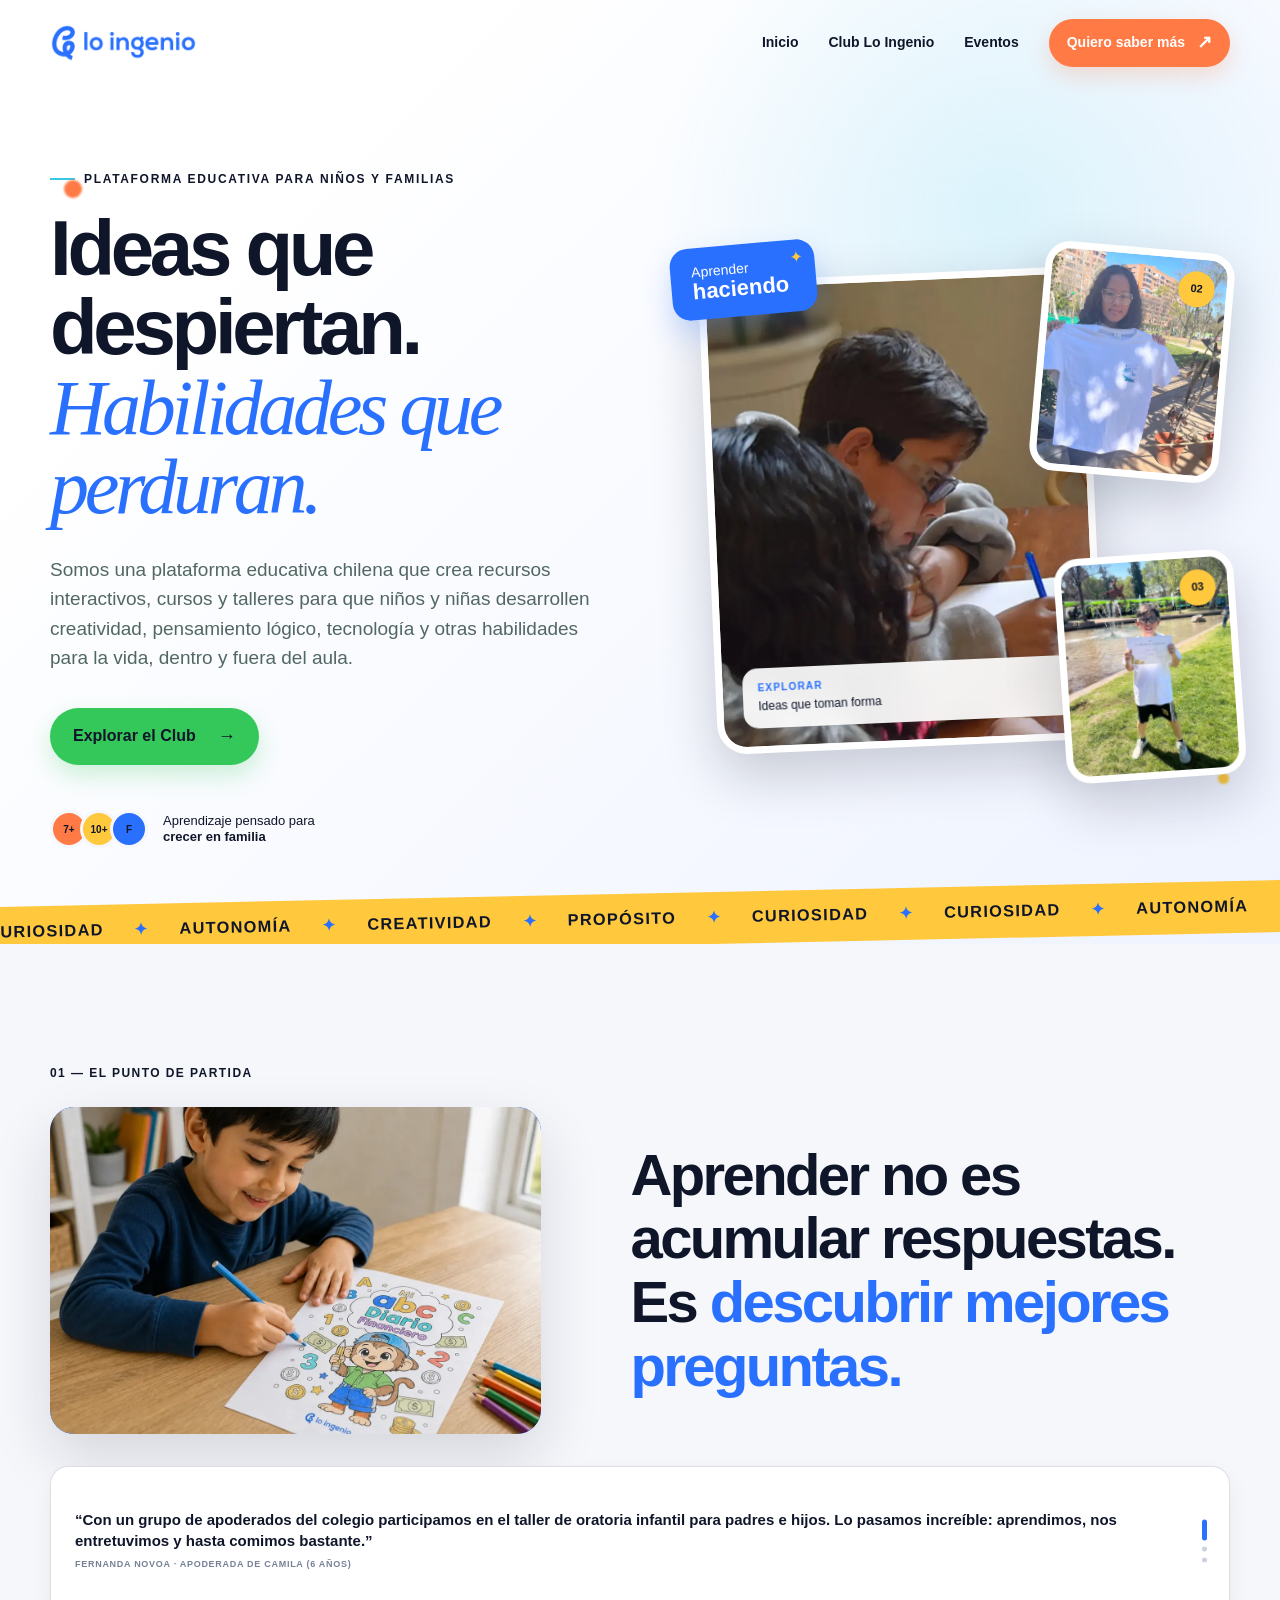
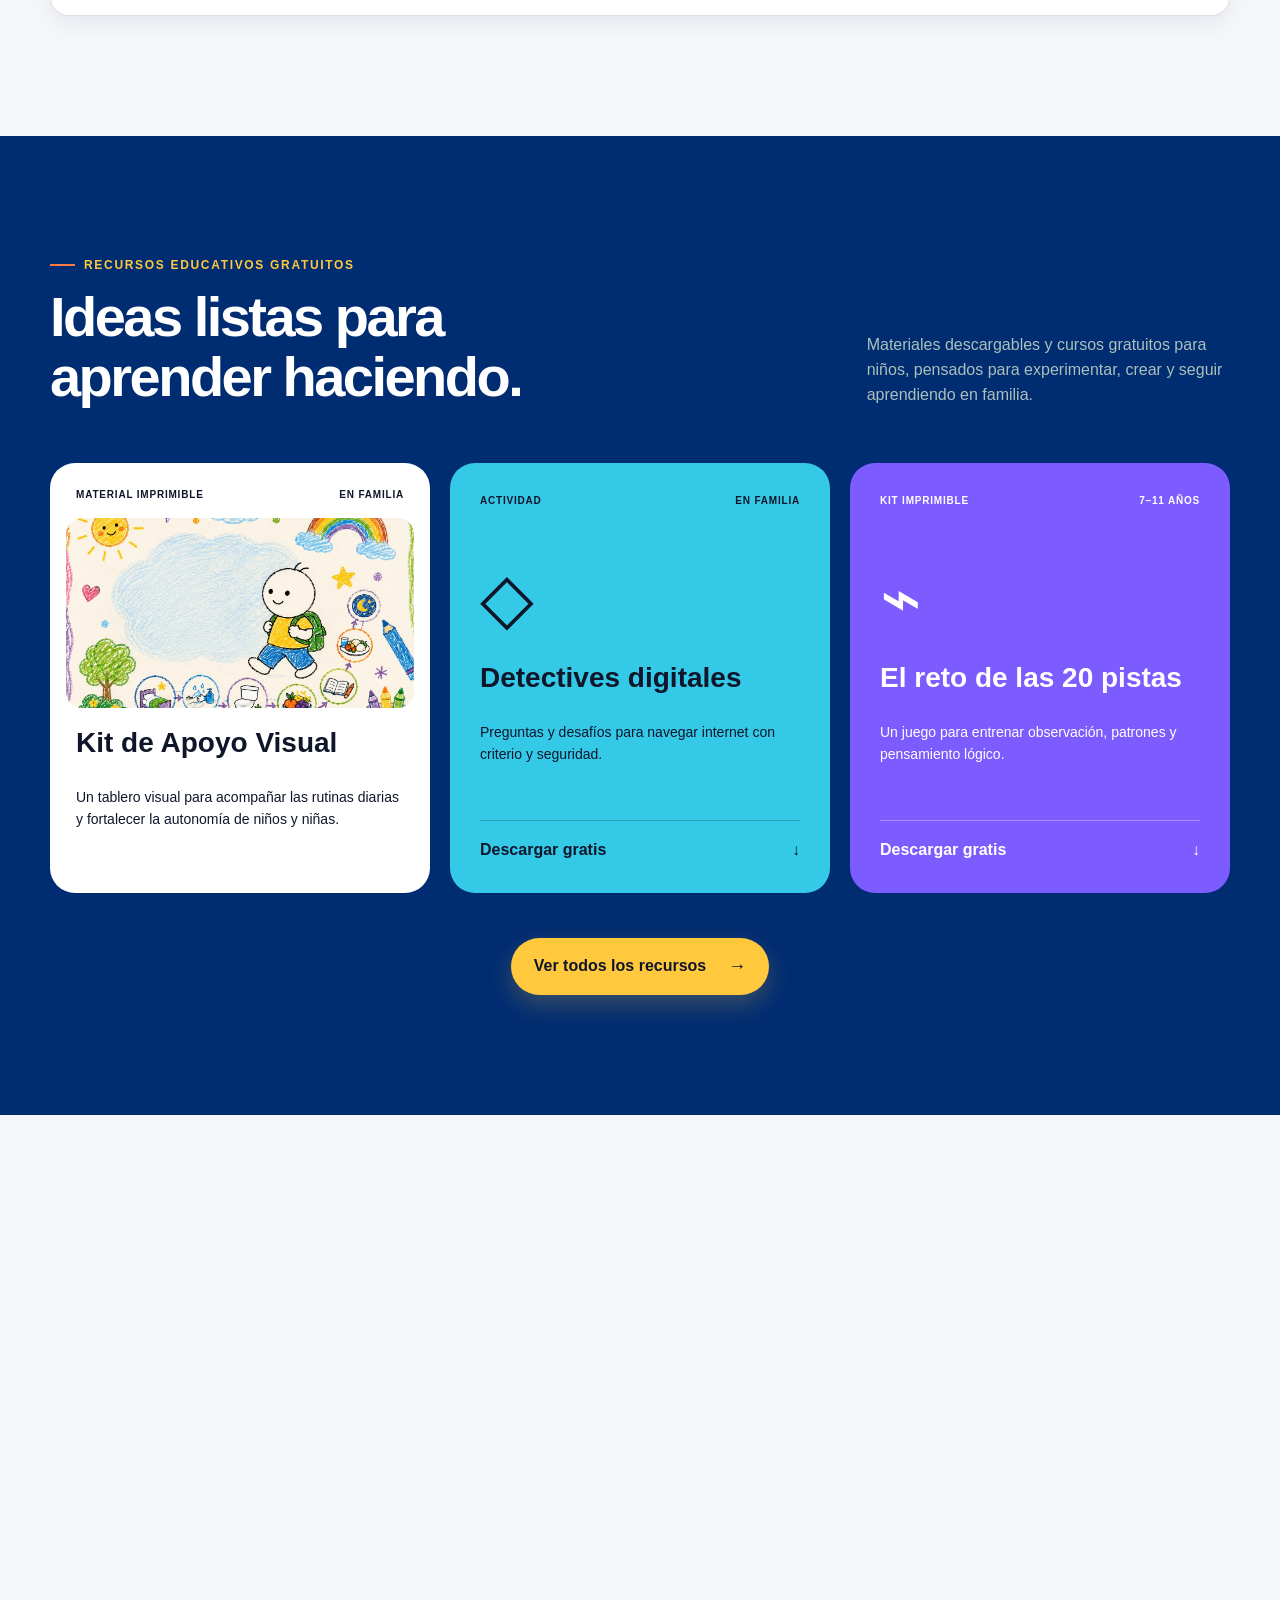
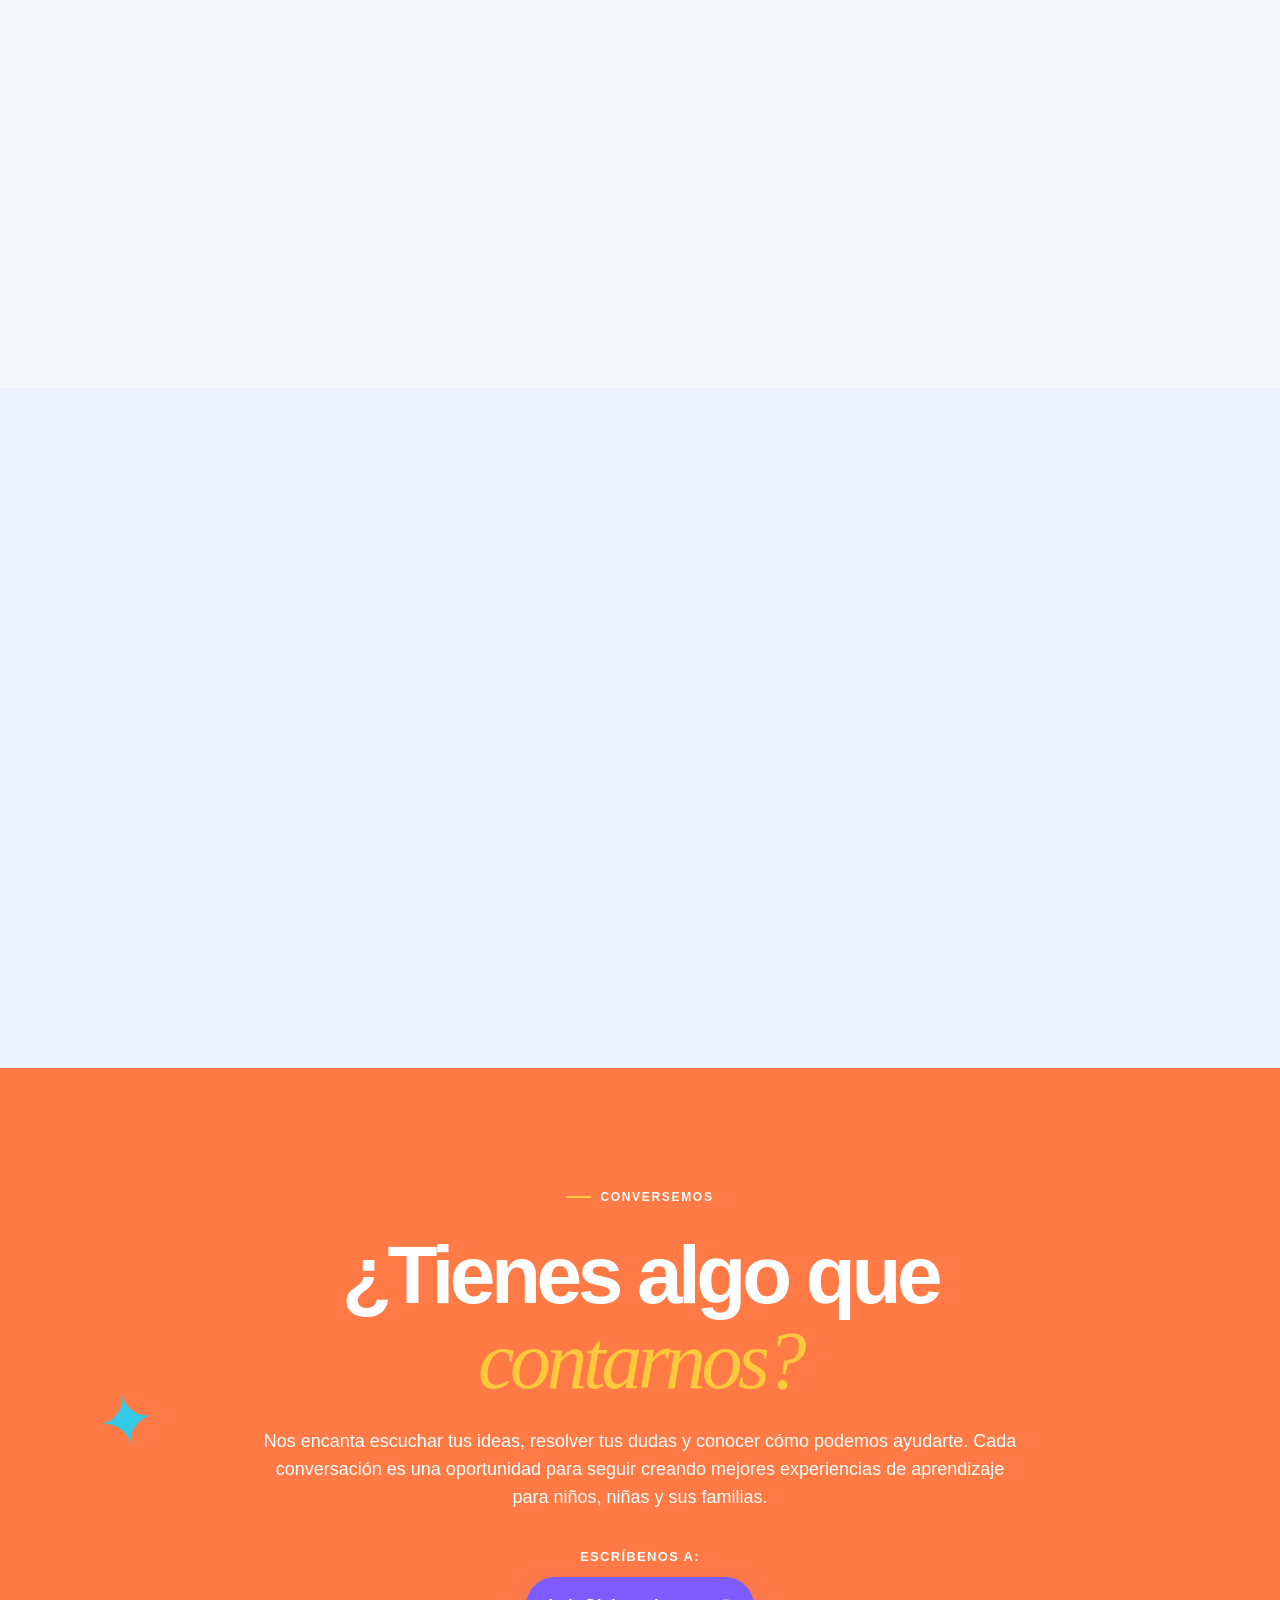
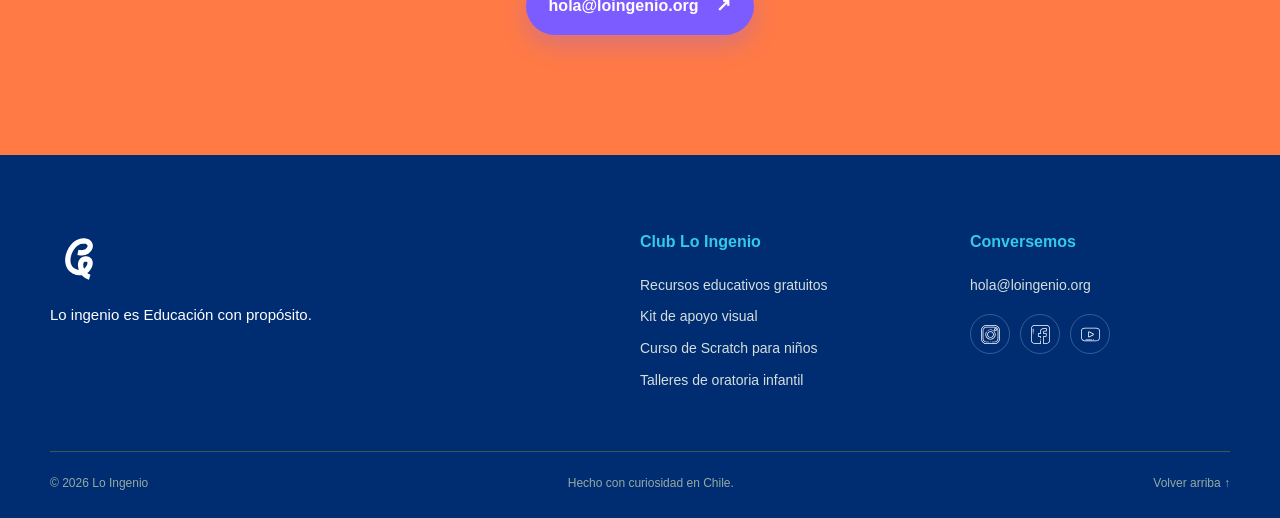
==== commit e1c9e7b8: "Potenciar SEO interno y enlaces educativos" ====
--- a/index.html
+++ b/index.html
@@ -4,6 +4,7 @@
   <meta charset="utf-8">
   <meta name="viewport" content="width=device-width,initial-scale=1">
   <meta name="description" content="Lo Ingenio es una plataforma educativa chilena para niños y familias, con recursos gratuitos, cursos y talleres para desarrollar habilidades para la vida.">
+  <meta name="author" content="Lo Ingenio">
   <meta name="robots" content="index,follow,max-image-preview:large">
   <meta name="theme-color" content="#2970ff">
   <meta property="og:title" content="Lo Ingenio | Educación con propósito para niños y familias">
@@ -19,10 +20,10 @@
   <title>Lo Ingenio | Educación con propósito para niños y familias</title>
   <link rel="icon" href="favicon.png" type="image/png">
   <link rel="apple-touch-icon" href="favicon.png">
-  <link rel="stylesheet" href="styles.css?v=20260724-11">
+  <link rel="stylesheet" href="styles.css?v=20260726-1">
   <script src="script.js?v=20260724-3" defer></script>
   <script type="application/ld+json">
-  {"@context":"https://schema.org","@graph":[{"@type":"EducationalOrganization","@id":"https://www.loingenio.org/#organization","name":"Lo Ingenio","alternateName":["LoIngenio","loingenio.org"],"url":"https://www.loingenio.org/","logo":{"@type":"ImageObject","url":"https://www.loingenio.org/logo-lo-ingenio.png","contentUrl":"https://www.loingenio.org/logo-lo-ingenio.png","width":640,"height":165},"email":"hola@loingenio.org","contactPoint":{"@type":"ContactPoint","contactType":"Información y atención a familias","email":"hola@loingenio.org","availableLanguage":"Spanish"},"description":"Plataforma educativa chilena que crea recursos, cursos, talleres y experiencias de aprendizaje para desarrollar habilidades para la vida en niños y niñas.","slogan":"Educación con propósito","areaServed":["Chile","Latinoamérica"],"sameAs":["https://www.instagram.com/loingenio","https://www.facebook.com/loingenio/","https://www.youtube.com/@loingeniotv"]},{"@type":"WebSite","@id":"https://www.loingenio.org/#website","url":"https://www.loingenio.org/","name":"Lo Ingenio","alternateName":["LoIngenio","loingenio.org"],"inLanguage":"es-CL","publisher":{"@id":"https://www.loingenio.org/#organization"}},{"@type":"WebPage","@id":"https://www.loingenio.org/#webpage","url":"https://www.loingenio.org/","name":"Lo Ingenio | Educación con propósito para niños y familias","description":"Plataforma educativa chilena con recursos, cursos y talleres para niños y familias.","isPartOf":{"@id":"https://www.loingenio.org/#website"},"about":{"@id":"https://www.loingenio.org/#organization"},"primaryImageOfPage":{"@type":"ImageObject","url":"https://www.loingenio.org/images/taller-ninos-aprendiendo.webp"},"inLanguage":"es-CL"}]}
+  {"@context":"https://schema.org","@graph":[{"@type":"EducationalOrganization","@id":"https://www.loingenio.org/#organization","name":"Lo Ingenio","alternateName":["LoIngenio","loingenio.org"],"url":"https://www.loingenio.org/","logo":{"@type":"ImageObject","url":"https://www.loingenio.org/logo-lo-ingenio.png","contentUrl":"https://www.loingenio.org/logo-lo-ingenio.png","width":640,"height":165},"email":"hola@loingenio.org","contactPoint":{"@type":"ContactPoint","contactType":"Información y atención a familias","email":"hola@loingenio.org","availableLanguage":"Spanish"},"description":"Plataforma educativa chilena para niños y familias que crea recursos educativos gratuitos, cursos de tecnología y talleres para desarrollar habilidades para la vida.","slogan":"Educación con propósito","areaServed":["Chile","Latinoamérica"],"knowsAbout":["Educación infantil","Habilidades para la vida","Pensamiento lógico","Creatividad","Tecnología educativa","Programación con Scratch","Oratoria infantil","Autonomía infantil"],"sameAs":["https://www.instagram.com/loingenio","https://www.facebook.com/loingenio/","https://www.youtube.com/@loingeniotv"]},{"@type":"WebSite","@id":"https://www.loingenio.org/#website","url":"https://www.loingenio.org/","name":"Lo Ingenio","alternateName":["LoIngenio","loingenio.org"],"description":"Educación con propósito para niños, niñas y familias en Chile y Latinoamérica.","inLanguage":"es-CL","publisher":{"@id":"https://www.loingenio.org/#organization"}},{"@type":"WebPage","@id":"https://www.loingenio.org/#webpage","url":"https://www.loingenio.org/","name":"Lo Ingenio | Educación con propósito para niños y familias","description":"Plataforma educativa chilena con recursos gratuitos, cursos de tecnología y talleres para niños y familias.","dateModified":"2026-07-26","isPartOf":{"@id":"https://www.loingenio.org/#website"},"about":{"@id":"https://www.loingenio.org/#organization"},"primaryImageOfPage":{"@type":"ImageObject","url":"https://www.loingenio.org/images/taller-ninos-aprendiendo.webp"},"inLanguage":"es-CL"}]}
   </script>
 </head>
 <body>
@@ -76,7 +77,7 @@
       <div class="container">
         <div class="section-heading light reveal" id="recursos"><div><p class="eyebrow"><span></span> Recursos educativos gratuitos</p><h2>Ideas listas para<br>aprender haciendo.</h2></div><p>Materiales descargables y cursos gratuitos para niños, pensados para experimentar, crear y seguir aprendiendo en familia.</p></div>
         <div class="resource-grid">
-          <a class="resource-card resource-card-image reveal" href="/kit-de-apoyo/" aria-label="Conocer el Kit de Apoyo Visual"><div class="resource-meta"><span>Material imprimible</span><span>En familia</span></div><img src="kit-de-apoyo/portada-kit.webp" width="1200" height="849" alt="" loading="lazy" decoding="async"><h3>Kit de Apoyo Visual</h3><p>Un tablero visual para acompañar las rutinas diarias y fortalecer la autonomía de niños y niñas.</p></a>
+          <a class="resource-card resource-card-image reveal" href="/kit-de-apoyo/" aria-label="Conocer el Kit de Apoyo Visual"><div class="resource-meta"><span>Material imprimible</span><span>En familia</span></div><img src="kit-de-apoyo/portada-kit.webp" width="1200" height="849" alt="Kit de apoyo visual imprimible para organizar rutinas infantiles" loading="lazy" decoding="async"><h3>Kit de Apoyo Visual</h3><p>Un tablero visual para acompañar las rutinas diarias y fortalecer la autonomía de niños y niñas.</p></a>
           <article class="resource-card mint reveal delay-1"><div class="resource-meta"><span>Actividad</span><span>En familia</span></div><div class="resource-icon">◇</div><h3>Detectives digitales</h3><p>Preguntas y desafíos para navegar internet con criterio y seguridad.</p><a href="#contacto" aria-label="Solicitar actividad Detectives digitales">Descargar gratis <span>↓</span></a></article>
           <article class="resource-card cream reveal delay-2"><div class="resource-meta"><span>Kit imprimible</span><span>7–11 años</span></div><div class="resource-icon">⌁</div><h3>El reto de las 20 pistas</h3><p>Un juego para entrenar observación, patrones y pensamiento lógico.</p><a href="#contacto" aria-label="Solicitar kit El reto de las 20 pistas">Descargar gratis <span>↓</span></a></article>
         </div>
@@ -107,13 +108,13 @@
             </div>
           </div>
         </div>
-        <div class="benefit-copy reveal delay-1"><p class="eyebrow"><span></span> Por qué elegir Lo Ingenio</p><h2>Aprendizaje activo para descubrir capacidades y ganar autonomía.</h2><div class="benefit-list"><div><span>01</span><p><strong>Contenido con sentido</strong>Habilidades aplicables a decisiones y desafíos de la vida cotidiana.</p></div><div><span>02</span><p><strong>Aprender haciendo</strong>Proyectos, preguntas y actividades prácticas para comprender mejor.</p></div><div><span>03</span><p><strong>Familias involucradas</strong>Recursos educativos que ayudan a conversar y aprender juntos.</p></div><div><span>04</span><p><strong>Progreso a su ritmo</strong>Experiencias claras, flexibles y respetuosas de cada proceso.</p></div></div></div>
+        <div class="benefit-copy reveal delay-1"><p class="eyebrow"><span></span> Por qué elegir Lo Ingenio</p><h2>Aprendizaje activo para descubrir capacidades y ganar autonomía.</h2><div class="benefit-list"><div><span>01</span><p><strong>Contenido con sentido</strong>Habilidades aplicables a decisiones y desafíos de la vida cotidiana.</p></div><div><span>02</span><p><strong>Aprender haciendo</strong>Proyectos, preguntas y actividades prácticas para comprender mejor.</p></div><div><span>03</span><p><strong>Familias involucradas</strong>Recursos educativos que ayudan a conversar y aprender juntos.</p></div><div><span>04</span><p><strong>Progreso a su ritmo</strong>Experiencias claras, flexibles y respetuosas de cada proceso.</p></div></div><p class="context-link">Conoce los <a href="/club/#recursos">recursos educativos descargables</a> y el <a href="/cursos/primer-videojuego/">curso gratuito de Scratch para niños</a> disponibles en Lo Ingenio.</p></div>
       </div>
     </section>
 
     <section class="cta-section" id="contacto"><div class="container cta-inner reveal"><p class="eyebrow"><span></span> Conversemos</p><h2>¿Tienes algo que<br><em>contarnos?</em></h2><p>Nos encanta escuchar tus ideas, resolver tus dudas y conocer cómo podemos ayudarte. Cada conversación es una oportunidad para seguir creando mejores experiencias de aprendizaje para niños, niñas y sus familias.</p><div class="cta-contact"><span>Escríbenos a:</span><a class="button button-coral" href="mailto:hola@loingenio.org">hola@loingenio.org <b>↗</b></a></div><div class="cta-doodle">✦</div></div></section>
   </main>
 
-  <footer><div class="container footer-grid"><div><a class="footer-logo footer-mark" href="/" aria-label="Ir al inicio de Lo Ingenio"><img src="/footer-mark.svg" width="1080" height="1080" alt="" loading="lazy" decoding="async"></a><p>Lo ingenio es Educación con propósito.</p></div><div><strong>Club Lo Ingenio</strong><a href="/club/#recursos">Recursos descargables</a><a href="/club/#cursos">Cursos gratuitos</a></div><div><strong>Conversemos</strong><a href="mailto:hola@loingenio.org">hola@loingenio.org</a><div class="social-links"><a href="https://www.instagram.com/loingenio" target="_blank" rel="noopener noreferrer" aria-label="Instagram de Lo Ingenio"><img src="/icon-instagram.svg" alt="" loading="lazy"></a><a href="https://www.facebook.com/loingenio/" target="_blank" rel="noopener noreferrer" aria-label="Facebook de Lo Ingenio"><img src="/icon-facebook.svg" alt="" loading="lazy"></a><a href="https://www.youtube.com/@loingeniotv" target="_blank" rel="noopener noreferrer" aria-label="YouTube de Lo Ingenio"><img src="/icon-youtube.svg" alt="" loading="lazy"></a></div></div></div><div class="container footer-bottom"><span>© <span data-year></span> Lo Ingenio</span><span>Hecho con curiosidad en Chile.</span><a href="#inicio">Volver arriba ↑</a></div></footer>
+  <footer><div class="container footer-grid"><div><a class="footer-logo footer-mark" href="/" aria-label="Ir al inicio de Lo Ingenio"><img src="/footer-mark.svg" width="1080" height="1080" alt="" loading="lazy" decoding="async"></a><p>Lo ingenio es Educación con propósito.</p></div><div><strong>Club Lo Ingenio</strong><a href="/club/#recursos">Recursos educativos gratuitos</a><a href="/kit-de-apoyo/">Kit de apoyo visual</a><a href="/cursos/primer-videojuego/">Curso de Scratch para niños</a><a href="/#eventos">Talleres de oratoria infantil</a></div><div><strong>Conversemos</strong><a href="mailto:hola@loingenio.org">hola@loingenio.org</a><div class="social-links"><a href="https://www.instagram.com/loingenio" target="_blank" rel="noopener noreferrer" aria-label="Instagram de Lo Ingenio"><img src="/icon-instagram.svg" alt="" loading="lazy"></a><a href="https://www.facebook.com/loingenio/" target="_blank" rel="noopener noreferrer" aria-label="Facebook de Lo Ingenio"><img src="/icon-facebook.svg" alt="" loading="lazy"></a><a href="https://www.youtube.com/@loingeniotv" target="_blank" rel="noopener noreferrer" aria-label="YouTube de Lo Ingenio"><img src="/icon-youtube.svg" alt="" loading="lazy"></a></div></div></div><div class="container footer-bottom"><span>© <span data-year></span> Lo Ingenio</span><span>Hecho con curiosidad en Chile.</span><a href="#inicio">Volver arriba ↑</a></div></footer>
 </body>
 </html>
--- a/styles.css
+++ b/styles.css
@@ -204,3 +204,8 @@
 .footer-grid>div:first-child>p{margin-top:15px;color:#fff;font-size:15px}
 .social-links img{display:block;width:19px;height:19px;object-fit:contain;filter:brightness(0) invert(1)}
 @media(max-width:600px){.footer-logo.footer-mark{width:50px;height:50px}}
+
+/* Enlaces contextuales: rutas claras para familias y buscadores. */
+.context-link{margin:22px 0 0;color:#5f6d80;font-size:14px;line-height:1.65}
+.context-link a{color:var(--blue);font-weight:800;text-decoration:underline;text-decoration-thickness:1px;text-underline-offset:4px}
+.context-link a:hover{color:var(--navy)}
